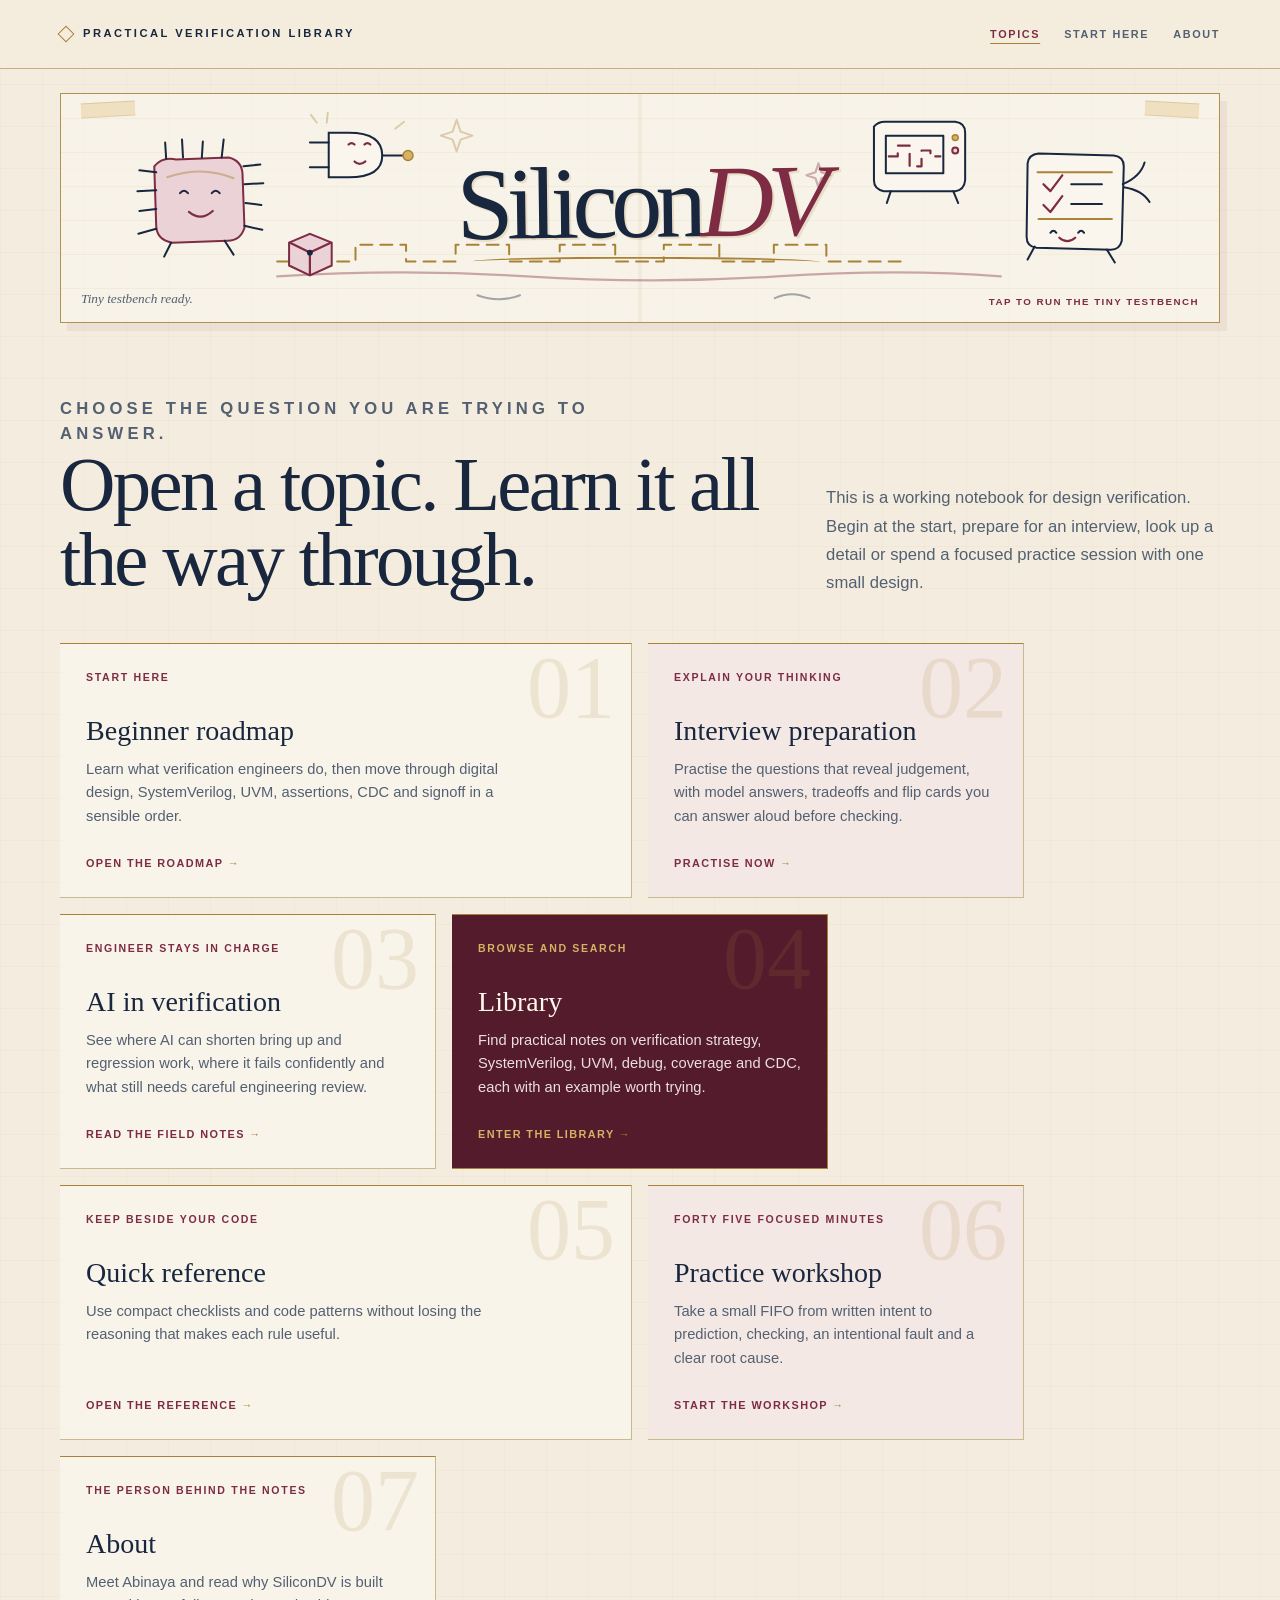
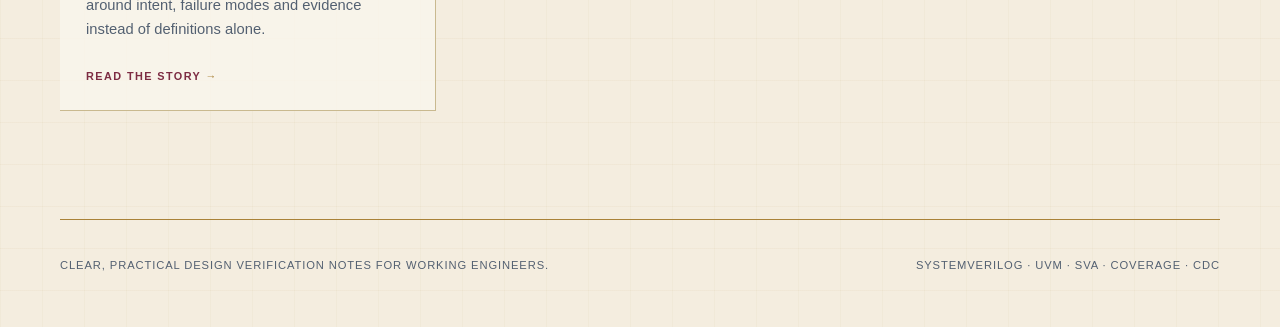
==== index.html @ 2bea77c2 "Deploy SiliconDV site" ====
<!doctype html>
<html lang="en">
<head>
  <meta charset="utf-8" />
  <meta name="viewport" content="width=device-width, initial-scale=1, viewport-fit=cover" />
  <meta name="color-scheme" content="light" />
  <meta name="theme-color" content="#f4eddf" />
  <link rel="icon" href="data:," />
  <title>SiliconDV | Practical design verification</title>
  <meta name="description" content="Practical, open learning notes for SystemVerilog, UVM, assertions, coverage, CDC and verification strategy." />
  <style>
    :root {
      color-scheme: light;
      --bg: #f8f1f3;
      --surface: #fffdfc;
      --surface-2: #efe1e5;
      --ink: #2d2024;
      --muted: #705b61;
      --line: #d5bec5;
      --accent: #7b3045;
      --accent-strong: #572132;
      --accent-soft: #ecd7dd;
      --signal: #a76846;
      --code-bg: #291d21;
      --code-ink: #f7edef;
      --shadow: 0 18px 46px rgba(75, 39, 49, .10);
      --radius-sm: 5px;
      --radius-md: 9px;
      --radius-lg: 14px;
      --serif: Baskerville, "Iowan Old Style", "Palatino Linotype", Georgia, serif;
      --sans: "Gill Sans", "Avenir Next", Avenir, Candara, sans-serif;
      --mono: "SFMono-Regular", Consolas, "Liberation Mono", monospace;
    }
    * { box-sizing: border-box; }
    html { scroll-behavior: smooth; }
    body {
      margin: 0;
      background-color: var(--bg);
      background-image:
        repeating-linear-gradient(0deg, transparent 0, transparent 31px, color-mix(in srgb, var(--accent) 3.5%, transparent) 32px),
        repeating-linear-gradient(90deg, transparent 0, transparent 31px, color-mix(in srgb, var(--accent) 2.5%, transparent) 32px);
      color: var(--ink);
      font-family: var(--sans);
      font-size: 16px;
      line-height: 1.7;
      text-rendering: optimizeLegibility;
      font-kerning: normal;
    }
    a { color: inherit; }
    button, input { font: inherit; }
    button { color: inherit; }
    svg { display: block; }
    .skip-link {
      position: fixed; left: 1rem; top: -4rem; z-index: 100;
      padding: .7rem 1rem; background: var(--ink); color: var(--bg);
      border-radius: var(--radius-sm);
    }
    .skip-link:focus { top: 1rem; }
    .topbar {
      position: sticky; top: 0; z-index: 20;
      background: color-mix(in srgb, var(--bg) 88%, transparent);
      backdrop-filter: blur(12px);
      border-bottom: 1px solid color-mix(in srgb, var(--line) 72%, transparent);
    }
    .topbar-inner {
      width: min(1160px, calc(100% - 40px)); margin: auto;
      min-height: 60px; display: flex; align-items: center; justify-content: space-between; gap: 20px;
    }
    .topic-label {
      display: flex; align-items: center; gap: 11px; font-family: var(--serif); font-weight: 600; letter-spacing: .01em;
    }
    .topic-label span:first-child {
      width: 11px; height: 11px; border: 1px solid var(--accent); background: var(--accent-soft); transform: rotate(45deg);
    }
    nav { display: flex; align-items: center; gap: 24px; }
    nav a { text-decoration: none; color: var(--muted); font-size: .92rem; font-weight: 650; }
    nav a:hover, nav a:focus-visible, nav a[aria-current="page"] { color: var(--accent); }
    nav a[aria-current="page"] { text-decoration: underline; text-underline-offset: 5px; text-decoration-color: var(--signal); }
    .hero {
      width: min(1160px, calc(100% - 40px)); margin: 0 auto;
      display: grid; grid-template-columns: minmax(0, 1.28fr) minmax(300px, .72fr);
      gap: clamp(36px, 7vw, 96px); padding: clamp(64px, 10vw, 122px) 0 70px;
      align-items: center;
    }
    .eyebrow { color: var(--accent-strong); font-family: var(--serif); font-style: italic; font-weight: 500; margin: 0 0 16px; font-size: 1.02rem; }
    h1 {
      font-family: var(--serif); font-weight: 500; letter-spacing: -.025em;
      line-height: 1.02; font-size: clamp(3rem, 7.4vw, 6.2rem); margin: 0; max-width: 860px;
    }
    .hero-copy { font-size: clamp(1.05rem, 2vw, 1.28rem); color: var(--muted); max-width: 650px; margin: 28px 0 0; }
    .hero-actions { display: flex; gap: 12px; flex-wrap: wrap; margin-top: 32px; }
    .button {
      display: inline-flex; align-items: center; justify-content: center; gap: 9px;
      min-height: 46px; padding: 0 18px; border: 1px solid var(--accent); text-decoration: none;
      font-weight: 750; border-radius: var(--radius-sm); cursor: pointer;
    }
    .button.primary { background: var(--accent); color: #fff; }
    .button.secondary { color: var(--accent-strong); background: transparent; }
    .button:hover { filter: brightness(.96); }
    .hero-diagram {
      background-color: var(--surface);
      background-image: repeating-linear-gradient(135deg, color-mix(in srgb, var(--accent) 3.5%, transparent) 0 1px, transparent 1px 9px);
      border: 1px solid var(--line); border-radius: var(--radius-lg);
      padding: 24px; box-shadow: var(--shadow); transform: rotate(.45deg);
    }
    .diagram-top { display: flex; justify-content: space-between; align-items: center; font: 700 .74rem var(--mono); color: var(--muted); margin-bottom: 18px; }
    .status-dot { width: 8px; height: 8px; border-radius: 50%; background: var(--signal); box-shadow: 0 0 0 4px color-mix(in srgb, var(--signal) 18%, transparent); }
    .flow { display: grid; gap: 11px; }
    .flow-row { display: grid; grid-template-columns: 58px 1fr; align-items: center; gap: 12px; }
    .flow-n { font: 700 .76rem var(--mono); color: var(--accent); }
    .flow-box { border: 1px solid var(--line); background: var(--bg); padding: 12px 14px; border-radius: var(--radius-sm); font-size: .9rem; font-weight: 700; }
    .flow-arrow { width: 1px; height: 10px; background: var(--line); margin-left: 28px; }
    .signal-strip { margin-top: 19px; padding-top: 17px; border-top: 1px solid var(--line); }
    .signal-strip svg { width: 100%; height: 60px; color: var(--accent); }
    .section { width: min(1160px, calc(100% - 40px)); margin: 0 auto; padding: 82px 0; }
    .section + .section { border-top: 1px solid var(--line); }
    .chapter-mark { position: absolute; right: 18px; top: 84px; color: color-mix(in srgb, var(--signal) 13%, transparent); font: 500 clamp(4.5rem, 11vw, 9rem)/.8 var(--serif); letter-spacing: -.07em; pointer-events: none; user-select: none; }
    .circuit-rule { width: min(280px, 45%); height: 28px; margin: 0 0 31px auto; color: var(--signal); opacity: .78; }
    .circuit-rule path, .circuit-rule circle { vector-effect: non-scaling-stroke; }
    .margin-note { position: relative; max-width: 340px; margin: 24px 0 0 auto; padding: 13px 16px 13px 22px; color: var(--accent); font: italic 500 .92rem/1.55 var(--serif); transform: rotate(-.7deg); }
    .margin-note::before { content: ""; position: absolute; left: 0; top: 7px; bottom: 7px; width: 9px; border-left: 1px solid var(--signal); border-top: 1px solid var(--signal); border-bottom: 1px solid var(--signal); }
    .drop-cap::first-letter { float: left; margin: .08em .12em 0 0; color: #d6b264; font: 500 4.7rem/.72 var(--serif); }
    .section-head { display: grid; grid-template-columns: minmax(0, 1fr) minmax(260px, .55fr); gap: 32px; align-items: end; margin-bottom: 42px; }
    .section-head h2 { margin: 0; font: 500 clamp(2.2rem, 5vw, 4.25rem)/1.05 var(--serif); letter-spacing: -.035em; }
    .section-head p { margin: 0; color: var(--muted); }
    .path-grid { display: grid; grid-template-columns: repeat(4, 1fr); gap: 16px; }
    .path-card {
      position: relative; min-height: 290px; padding: 24px; background: var(--surface);
      border: 1px solid var(--line); border-radius: var(--radius-md); display: flex; flex-direction: column;
    }
    .path-card:nth-child(2) { margin-top: 26px; }
    .path-card:nth-child(3) { margin-top: 52px; }
    .path-card:nth-child(4) { margin-top: 78px; }
    .path-num { font: italic 600 .92rem var(--serif); color: var(--accent); }
    .path-card h3 { margin: 22px 0 10px; font: 500 1.55rem/1.12 var(--serif); }
    .path-card p { color: var(--muted); margin: 0; font-size: .95rem; }
    .path-card ul { list-style: none; padding: 0; margin: auto 0 0; font-size: .86rem; color: var(--muted); }
    .path-card li { border-top: 1px solid var(--line); padding-top: 8px; margin-top: 8px; }
    .curriculum-intro {
      display: grid; grid-template-columns: minmax(0, .62fr) minmax(0, 1.38fr); gap: clamp(30px, 7vw, 88px);
      align-items: start; margin-bottom: 42px;
    }
    .curriculum-intro h2 { margin: 0; font: 500 clamp(2.35rem, 5vw, 4.4rem)/1.04 var(--serif); letter-spacing: -.035em; }
    .curriculum-intro p { margin: 8px 0 0; color: var(--muted); font-size: 1.08rem; }
    .roadmap { list-style: none; padding: 0; margin: 0; counter-reset: module; border-top: 1px solid var(--line); }
    .roadmap > li {
      counter-increment: module; display: grid; grid-template-columns: 70px minmax(210px, .62fr) minmax(0, 1.38fr);
      gap: clamp(20px, 4vw, 54px); padding: 30px 0; border-bottom: 1px solid var(--line); align-items: start;
    }
    .roadmap > li::before { content: counter(module, decimal-leading-zero); font: 700 .8rem var(--mono); color: var(--signal); padding-top: 6px; }
    .module-title h3 { margin: 0; font: 500 clamp(1.4rem, 2.5vw, 2rem)/1.14 var(--serif); }
    .module-title p { color: var(--accent); font-weight: 700; font-size: .82rem; margin: 8px 0 0; }
    .module-body > p { color: var(--muted); margin: 0 0 13px; }
    .module-body ol { margin: 0; padding-left: 1.2rem; }
    .module-body li { padding-left: .25rem; }
    .module-body li + li { margin-top: 5px; }
    .recommended { margin-top: 16px; padding: 12px 14px; background: var(--accent-soft); border-radius: var(--radius-sm); font-size: .9rem; }
    .recommended strong { margin-right: 6px; }
    .recommended a { color: var(--accent-strong); font-weight: 750; text-underline-offset: 3px; }
    .curriculum-next {
      margin-top: 34px; display: flex; justify-content: space-between; gap: 24px; align-items: center;
      padding: 24px 0 0; color: var(--muted);
    }
    .curriculum-next p { margin: 0; max-width: 650px; }
    .featured {
      background-color: var(--accent-strong); color: #fff8fa; border: 1px solid color-mix(in srgb, var(--accent-strong) 72%, #000); border-radius: var(--radius-lg); padding: clamp(28px, 6vw, 68px);
      background-image:
        repeating-linear-gradient(45deg, rgba(255,255,255,.025) 0 1px, transparent 1px 8px),
        repeating-linear-gradient(-45deg, rgba(255,255,255,.018) 0 1px, transparent 1px 8px);
      display: grid; grid-template-columns: minmax(0, 1.05fr) minmax(280px, .95fr); gap: clamp(36px, 7vw, 82px); align-items: start;
    }
    .featured .kicker { font: italic 500 .96rem var(--serif); color: var(--signal); }
    .featured h2 { font: 500 clamp(2.3rem, 5vw, 4.5rem)/1.02 var(--serif); letter-spacing: -.035em; margin: 16px 0 22px; }
    .featured > div > p { opacity: .76; max-width: 580px; margin: 0; }
    .framework { counter-reset: steps; display: grid; }
    .framework div { counter-increment: steps; display: grid; grid-template-columns: 38px 1fr; gap: 15px; padding: 15px 0; border-bottom: 1px solid color-mix(in srgb, currentColor 22%, transparent); }
    .framework div::before { content: "0" counter(steps); font: 700 .76rem var(--mono); color: var(--signal); padding-top: 3px; }
    .framework strong { display: block; }
    .framework span { display: block; opacity: .74; font-size: .9rem; margin-top: 4px; line-height: 1.55; }
    .framework em { display: block; margin-top: 7px; color: #f2d9ac; font: 500 .82rem/1.5 var(--serif); }
    .worked-case { margin-top: 25px; padding-top: 19px; border-top: 1px solid color-mix(in srgb, currentColor 22%, transparent); }
    .worked-case strong { display: block; color: #d6b264; font: 700 .68rem/1.5 var(--sans); letter-spacing: .16em; text-transform: uppercase; }
    .worked-case p { margin: 7px 0 0; color: #f5e9e7; font-size: .92rem; line-height: 1.66; }
    .framework-takeaway { grid-column: 1 / -1; margin: 0; padding: 19px 0 0; border-top: 1px solid color-mix(in srgb, currentColor 22%, transparent); color: #f5e9e7; font-size: .93rem; }
    .framework-takeaway strong { color: #d6b264; }
    .search-panel { background: var(--surface-2); border-radius: var(--radius-lg); padding: clamp(24px, 4vw, 40px); }
    .search-row { display: grid; grid-template-columns: 1fr auto; gap: 12px; }
    .search-wrap { position: relative; }
    .search-wrap svg { position: absolute; left: 15px; top: 50%; transform: translateY(-50%); width: 20px; color: var(--muted); }
    .search-wrap input {
      width: 100%; min-height: 50px; border: 1px solid var(--line); background: var(--surface); color: var(--ink);
      border-radius: var(--radius-sm); padding: 0 16px 0 46px; outline: none;
    }
    .search-wrap input:focus { border-color: var(--accent); box-shadow: 0 0 0 3px var(--accent-soft); }
    .filters { display: flex; flex-wrap: wrap; gap: 8px; margin-top: 16px; }
    .filter {
      border: 1px solid var(--line); border-radius: 999px; padding: 7px 12px; background: var(--surface); cursor: pointer;
      font-size: .86rem; color: var(--muted);
    }
    .filter[aria-pressed="true"] { background: var(--ink); color: var(--bg); border-color: var(--ink); }
    .library { display: grid; grid-template-columns: repeat(3, 1fr); gap: 18px; margin-top: 28px; }
    .resource {
      background: var(--surface); border: 1px solid var(--line); padding: 24px; border-radius: var(--radius-md);
      min-height: 250px; display: flex; flex-direction: column;
    }
    .resource:nth-child(2), .resource:nth-child(5) { background: color-mix(in srgb, var(--accent-soft) 42%, var(--surface)); }
    .resource:nth-child(3) { transform: translateY(18px); }
    .resource:nth-child(5) { transform: translateY(-12px); }
    .resource[hidden] { display: none; }
    .resource-meta { display: flex; gap: 8px; flex-wrap: wrap; align-items: center; font: 700 .72rem var(--mono); color: var(--accent); }
    .resource-meta span + span::before { content: "/"; color: var(--line); margin-right: 8px; }
    .resource h3 { margin: 18px 0 10px; font: 500 1.45rem/1.14 var(--serif); }
    .resource p { margin: 0; color: var(--muted); font-size: .93rem; }
    .resource p + p { margin-top: 11px; }
    .resource-example { margin-top: 18px; padding-top: 14px; border-top: 1px solid var(--line); }
    .resource-example strong, .resource-takeaway strong { color: var(--ink); font-size: .78rem; letter-spacing: .05em; }
    .resource-takeaway { margin-top: 10px; color: var(--accent-strong); font: italic 500 .9rem/1.5 var(--serif); }
    .resource a { margin-top: auto; padding-top: 22px; color: var(--accent-strong); font-weight: 750; text-underline-offset: 4px; }
    .empty { text-align: center; color: var(--muted); padding: 34px 10px 4px; }
    .article-stack { display: grid; gap: 10px; }
    .article { background: var(--surface); border: 1px solid var(--line); border-radius: var(--radius-md); overflow: clip; }
    .article:nth-child(even) { margin-left: clamp(0px, 4vw, 48px); }
    .article-heading { padding: 21px 24px; display: grid; grid-template-columns: 1fr auto; gap: 20px; align-items: center; border-bottom: 1px solid var(--line); border-left: 3px solid var(--signal); }
    
    
    .article-heading strong { font: 500 1.25rem var(--serif); }
    .article-heading span { color: var(--accent); font: 700 .82rem var(--mono); }
    
    .article-body { padding: 26px 24px 30px; display: grid; grid-template-columns: .58fr 1fr; gap: 34px; }
    .article-body > p { color: var(--muted); margin-top: 0; }
    .article-body ol, .article-body ul { margin-top: 0; }
    .article-body li + li { margin-top: 8px; }
    .reference-copy p { margin: 0; color: var(--muted); }
    .reference-copy p + p { margin-top: 12px; }
    .reference-copy h4 { margin: 21px 0 8px; font: 500 1.12rem/1.25 var(--serif); color: var(--ink); }
    .reference-copy ul, .reference-copy ol { padding-left: 1.15rem; color: var(--muted); }
    .reference-copy li + li { margin-top: 7px; }
    .mini-example { padding: 16px 18px; background: var(--accent-soft); border-top: 1px solid var(--signal); color: var(--ink); font-size: .9rem; }
    .mini-example strong { font-family: var(--serif); font-size: 1rem; }
    .key-takeaway { margin-top: 18px; padding-top: 13px; border-top: 1px solid var(--line); color: var(--accent-strong); font: italic 500 .98rem/1.55 var(--serif); }
    .code-block { position: relative; background: var(--code-bg); color: var(--code-ink); border-radius: var(--radius-sm); padding: 22px; overflow: auto; }
    .code-block pre { margin: 0; font: .84rem/1.62 var(--mono); white-space: pre-wrap; overflow-wrap: anywhere; }
    .copy-btn { position: absolute; right: 9px; top: 9px; border: 1px solid #745461; color: #f5e8ec; background: #3b2730; border-radius: 4px; padding: 5px 8px; font-size: .72rem; cursor: pointer; }
    .practice-grid { display: grid; grid-template-columns: .82fr 1.18fr; gap: 20px; }
    .practice-note { position: relative; background: var(--accent-soft); border-radius: var(--radius-lg); padding: clamp(28px, 5vw, 50px); overflow: hidden; }
    .practice-note::after { content: ""; position: absolute; right: -24px; bottom: 16px; width: 150px; height: 72px; border-top: 1px solid color-mix(in srgb, var(--accent) 32%, transparent); border-bottom: 1px solid color-mix(in srgb, var(--accent) 22%, transparent); transform: rotate(-6deg); }
    .practice-note h2 { margin: 0 0 16px; font: 500 clamp(2rem, 4vw, 3.4rem)/1.05 var(--serif); letter-spacing: -.03em; }
    .practice-note p { position: relative; z-index: 1; color: var(--muted); }
    .loop { display: grid; gap: 10px; }
    .loop-item:nth-child(odd) { margin-right: clamp(0px, 3vw, 32px); }
    .loop-item:nth-child(even) { margin-left: clamp(0px, 3vw, 32px); }
    .loop-item { display: grid; grid-template-columns: 44px 1fr; gap: 15px; padding: 19px; background: var(--surface); border: 1px solid var(--line); border-radius: var(--radius-md); }
    .loop-item b { font: 700 .8rem var(--mono); color: var(--signal); }
    .loop-item strong { display: block; }
    .loop-item span { color: var(--muted); font-size: .9rem; line-height: 1.55; }
    .practice-workshop { grid-column: 1 / -1; margin-top: 22px; padding-top: 30px; border-top: 1px solid var(--signal); }
    .practice-workshop h3 { margin: 0 0 20px; font: 500 clamp(1.6rem, 3vw, 2.35rem)/1.12 var(--serif); }
    .practice-session { display: grid; grid-template-columns: repeat(4, 1fr); border-top: 1px solid var(--line); border-bottom: 1px solid var(--line); }
    .practice-session div { padding: 19px 18px; border-right: 1px solid var(--line); }
    .practice-session div:last-child { border-right: 0; }
    .practice-session b { display: block; color: var(--accent); font: 700 .68rem/1.4 var(--sans); letter-spacing: .12em; text-transform: uppercase; }
    .practice-session strong { display: block; margin-top: 9px; font: 500 1.08rem/1.25 var(--serif); }
    .practice-session p { margin: 7px 0 0; color: var(--muted); font-size: .84rem; line-height: 1.55; }
    .practice-ledger { display: grid; grid-template-columns: .8fr 1.2fr; gap: 28px; margin-top: 26px; }
    .practice-ledger h4 { margin: 0; font: 500 1.25rem/1.25 var(--serif); }
    .practice-ledger p { margin: 7px 0 0; color: var(--muted); }
    .practice-ledger ul { margin: 0; padding-left: 1.15rem; }
    .practice-ledger li + li { margin-top: 7px; }
    .about { display: grid; grid-template-columns: .66fr 1.34fr; gap: clamp(36px, 8vw, 100px); align-items: start; }
    .about h2 { margin: 0; font: 500 clamp(2rem, 4vw, 3.4rem)/1.05 var(--serif); letter-spacing: -.03em; }
    .about-copy { font-size: 1.08rem; }
    .about-copy p:first-child { margin-top: 0; }
    .about-copy p { color: var(--muted); }
    .principles { display: grid; grid-template-columns: repeat(3, 1fr); gap: 12px; margin-top: 30px; }
    .principle { border-top: 3px solid var(--accent); padding-top: 12px; font-size: .9rem; font-weight: 700; }
    .hero-side { display: grid; gap: 18px; }
    .term-card {
      border: 1px solid var(--signal); background: var(--accent-soft); padding: 20px 22px;
      box-shadow: 5px 6px 0 rgba(83, 27, 44, .06);
    }
    .term-top { display: flex; justify-content: space-between; gap: 20px; align-items: baseline; margin-bottom: 8px; }
    .term-top span { color: var(--accent); font: 700 .64rem/1.4 var(--sans); letter-spacing: .16em; text-transform: uppercase; }
    .term-top button { border: 0; padding: 0; background: transparent; color: var(--accent); cursor: pointer; font: 700 .66rem var(--sans); text-decoration: underline; text-underline-offset: 3px; }
    .term-card h2 { margin: 0; font: 500 1.55rem/1.15 var(--serif); }
    .term-card p { margin: 7px 0 0; color: var(--muted); font-size: .91rem; line-height: 1.55; }
    .progress-panel { margin: 0 0 36px; padding: 22px 24px; border: 1px solid var(--signal); background: color-mix(in srgb, var(--surface) 78%, transparent); }
    .progress-head { display: flex; justify-content: space-between; gap: 20px; align-items: center; }
    .progress-head strong { font: 500 1.2rem var(--serif); }
    .progress-count { color: var(--accent); font: 700 .7rem var(--sans); letter-spacing: .12em; text-transform: uppercase; }
    .progress-track { height: 5px; background: var(--surface-2); margin-top: 14px; overflow: hidden; }
    .progress-fill { width: 0; height: 100%; background: var(--signal); transition: width .28s ease; }
    .progress-note { margin: 10px 0 0; color: var(--muted); font-size: .82rem; }
    .module-title { position: relative; }
    .module-check { margin-top: 18px; border: 1px solid var(--line); background: transparent; color: var(--accent); padding: 7px 10px; cursor: pointer; font-size: .71rem; font-weight: 750; letter-spacing: .08em; text-transform: uppercase; }
    .module-check[aria-pressed="true"] { background: var(--accent-strong); border-color: var(--accent-strong); color: #fff9ed; }
    .module-notes { display: grid; grid-template-columns: repeat(3, 1fr); gap: 10px; margin-top: 18px; }
    .module-note { border-top: 1px solid var(--line); padding-top: 10px; color: var(--muted); font-size: .84rem; line-height: 1.55; }
    .module-note b { display: block; color: var(--ink); margin-bottom: 3px; }
    .celebration { margin-top: 18px; padding: 15px 18px; background: var(--accent-strong); color: #fff9ed; font: italic 500 1rem/1.55 var(--serif); }
    .insight-grid { display: grid; grid-template-columns: repeat(3, 1fr); gap: 16px; }
    .insight-card { padding: 26px; border-top: 2px solid var(--signal); background: color-mix(in srgb, var(--surface) 70%, transparent); }
    .insight-card .label { color: var(--accent); font: 700 .66rem/1.5 var(--sans); letter-spacing: .14em; text-transform: uppercase; }
    .insight-card h3 { margin: 14px 0 11px; font: 500 1.55rem/1.13 var(--serif); }
    .insight-card p { margin: 0; color: var(--muted); font-size: .93rem; }
    .insight-card p + p { margin-top: 12px; }
    .lab-note { margin-top: 24px; padding: 22px 24px; border-left: 3px solid var(--signal); background: var(--accent-soft); }
    .lab-note strong { font-family: var(--serif); font-size: 1.12rem; }
    .lab-note p { margin: 6px 0 0; color: var(--muted); }
    .answer-set { display: grid; gap: 10px; margin-bottom: 34px; }
    .answer-set details { border: 1px solid var(--line); background: color-mix(in srgb, var(--surface) 75%, transparent); }
    .answer-set summary { cursor: pointer; padding: 18px 20px; font: 500 1.12rem/1.4 var(--serif); }
    .answer-set .answer { border-top: 1px solid var(--line); padding: 18px 20px; color: var(--muted); }
    .answer p { margin: 0; }
    .answer p + p { margin-top: 10px; }
    .quiz-head { display: flex; justify-content: space-between; gap: 20px; align-items: end; margin: 36px 0 17px; }
    .quiz-head h3 { margin: 0; font: 500 1.8rem/1.15 var(--serif); }
    .quiz-head p { margin: 0; color: var(--muted); font-size: .88rem; }
    .quiz-grid { display: grid; grid-template-columns: repeat(3, 1fr); gap: 14px; }
    .quiz-card { min-height: 220px; perspective: 900px; cursor: pointer; border: 0; padding: 0; background: transparent; text-align: left; }
    .quiz-inner { display: block; position: relative; width: 100%; height: 100%; min-height: 220px; transform-style: preserve-3d; transition: transform .42s ease; }
    .quiz-card[aria-pressed="true"] .quiz-inner { transform: rotateY(180deg); }
    .quiz-face { position: absolute; inset: 0; backface-visibility: hidden; border: 1px solid var(--line); padding: 24px; display: flex; flex-direction: column; background: var(--surface); }
    .quiz-face.back { transform: rotateY(180deg); background: var(--accent-strong); color: #fff9ed; border-color: var(--signal); }
    .quiz-face span { color: var(--signal); font: 700 .65rem/1.4 var(--sans); letter-spacing: .14em; text-transform: uppercase; }
    .quiz-face strong { margin-top: 18px; font: 500 1.25rem/1.35 var(--serif); }
    .quiz-face small { margin-top: auto; color: var(--muted); }
    .quiz-face.back p { margin: 18px 0 0; color: #f2e7df; font-size: .9rem; }
    .about-aside { margin-top: 30px; padding: 21px 23px; background: var(--accent-soft); border-top: 1px solid var(--signal); }
    .about-aside strong { font: 500 1.15rem var(--serif); }
    .about-aside p { margin: 8px 0 0; font-size: .9rem; }
    .subtle-link { color: var(--accent); font-weight: 750; text-underline-offset: 4px; }
    .page-panel[hidden], .page-trail[hidden] { display: none !important; }
    .page-trail {
      width: min(1160px, calc(100% - 40px)); margin: 34px auto 0; padding: 14px 0 16px;
      display: flex; align-items: center; gap: 10px; border-bottom: 1px solid var(--signal);
      color: var(--muted); font-size: .72rem; letter-spacing: .1em; text-transform: uppercase;
      scroll-margin-top: 88px;
    }
    .page-trail a { color: var(--accent); font-weight: 750; text-decoration-thickness: 1px; text-underline-offset: 4px; }
    .page-trail .trail-arrow { color: var(--signal); }
    .topic-index { width: min(1160px, calc(100% - 40px)); margin: 0 auto; padding: 74px 0 108px; }
    .topic-index-head { display: grid; grid-template-columns: minmax(0, 1.1fr) minmax(260px, .6fr); gap: 44px; align-items: end; margin-bottom: 46px; }
    .topic-index-head h1 { font-size: clamp(2.75rem, 6vw, 5.35rem); max-width: 780px; }
    .topic-index-head p { margin: 0; color: var(--muted); font-size: 1.04rem; }
    .topic-index-grid { display: grid; grid-template-columns: repeat(12, 1fr); gap: 16px; }
    .topic-card {
      --card-number: "";
      position: relative; grid-column: span 4; min-height: 255px; padding: 26px;
      display: flex; flex-direction: column; overflow: hidden;
      color: var(--ink); text-decoration: none; background: color-mix(in srgb, var(--surface) 78%, transparent);
      border-top: 1px solid var(--signal); border-right: 1px solid var(--line); border-bottom: 1px solid var(--line);
    }
    .topic-card:nth-child(1), .topic-card:nth-child(5) { grid-column: span 6; }
    .topic-card::after {
      content: var(--card-number); position: absolute; right: 16px; top: 4px;
      color: color-mix(in srgb, var(--signal) 14%, transparent); font: 500 5.5rem/.9 var(--serif); pointer-events: none;
    }
    .topic-card-number { position: relative; z-index: 1; color: var(--accent); font: 700 .66rem/1.4 var(--sans); letter-spacing: .16em; text-transform: uppercase; }
    .topic-card h2 { position: relative; z-index: 1; margin: 30px 0 11px; max-width: 340px; font: 500 1.75rem/1.12 var(--serif); }
    .topic-card p { position: relative; z-index: 1; margin: 0; max-width: 420px; color: var(--muted); font-size: .92rem; line-height: 1.62; }
    .topic-card-action { position: relative; z-index: 1; margin-top: auto; padding-top: 24px; color: var(--accent); font: 700 .68rem/1.4 var(--sans); letter-spacing: .13em; text-transform: uppercase; }
    .topic-card-action::after { content: " →"; color: var(--signal); }
    .topic-card:nth-child(2), .topic-card:nth-child(6) { background: color-mix(in srgb, var(--accent-soft) 38%, var(--surface)); }
    .topic-card:nth-child(4) { background: var(--accent-strong); color: #fff9ed; border-color: var(--signal); }
    .topic-card:nth-child(4) p { color: #ebdfe0; }
    .topic-card:nth-child(4) .topic-card-number, .topic-card:nth-child(4) .topic-card-action { color: #d6b264; }
    footer { width: min(1160px, calc(100% - 40px)); margin: 0 auto; padding: 36px 0 52px; border-top: 1px solid var(--line); display: flex; justify-content: space-between; gap: 20px; color: var(--muted); font-size: .86rem; }
    .toast { position: fixed; bottom: 22px; left: 50%; transform: translate(-50%, 20px); background: var(--ink); color: var(--bg); padding: 10px 15px; border-radius: var(--radius-sm); opacity: 0; pointer-events: none; transition: .2s ease; z-index: 50; }
    .toast.show { opacity: 1; transform: translate(-50%, 0); }
    :focus-visible { outline: 3px solid color-mix(in srgb, var(--accent) 55%, transparent); outline-offset: 3px; }
    @media (max-width: 900px) {
      .hero, .featured, .section-head, .article-body, .practice-grid, .about, .curriculum-intro { grid-template-columns: 1fr; }
      .roadmap > li { grid-template-columns: 52px minmax(190px, .7fr) minmax(0, 1.3fr); }
      .hero { padding-top: 72px; }
      .hero-diagram { max-width: 520px; transform: none; }
      .path-grid { grid-template-columns: repeat(2, 1fr); }
      .path-card:nth-child(n) { margin-top: 0; }
      .library { grid-template-columns: repeat(2, 1fr); }
      .section-head { align-items: start; }
    }
    @media (max-width: 650px) {
      .topbar-inner, .hero, .section, footer { width: min(100% - 28px, 1160px); }
      nav a:nth-child(2), nav a:nth-child(3), nav a:nth-child(4) { display: none; }
      nav { gap: 14px; }
      .topic-label { font-size: .88rem; }
      h1 { font-size: clamp(3rem, 16vw, 5rem); }
      .hero { padding: 54px 0 56px; gap: 38px; }
      .hero-copy { margin-top: 20px; }
      .hero-actions .button { width: 100%; }
      .section { padding: 60px 0; }
      .path-grid, .library, .principles { grid-template-columns: 1fr; }
      .path-card { min-height: 235px; }
      .roadmap > li { grid-template-columns: 38px 1fr; gap: 10px 12px; }
      .roadmap > li::before { grid-row: 1 / span 2; }
      .module-body { grid-column: 2; }
      .curriculum-next { align-items: stretch; flex-direction: column; }
      .curriculum-next .button { width: 100%; }
      .search-row { grid-template-columns: 1fr; }
      .search-row .button { display: none; }
      .search-panel { margin-left: -3px; margin-right: -3px; }
      .article-heading { padding: 18px; }
      .article-body { padding: 22px 18px 24px; }
      .article-body { gap: 18px; }
      .code-block { padding: 48px 16px 18px; }
      footer { flex-direction: column; }
    }
    @media (prefers-reduced-motion: reduce) {
      html { scroll-behavior: auto; }
      *, *::before, *::after { transition-duration: .01ms !important; }
    }

    /* Editorial presentation, drawn from the owner's talk deck */
    :root {
      --bg: #f4eddf;
      --surface: #faf6ed;
      --surface-2: #e9ded1;
      --ink: #18263e;
      --muted: #536071;
      --line: #c9b98f;
      --accent: #7d2c43;
      --accent-strong: #531b2c;
      --accent-soft: #ead2d6;
      --signal: #a98238;
      --code-bg: #17233a;
      --code-ink: #fbf4e7;
      --shadow: 9px 11px 0 rgba(83, 27, 44, .08);
      --radius-sm: 1px;
      --radius-md: 2px;
      --radius-lg: 3px;
      --serif: "Bodoni 72", Didot, "Iowan Old Style", Baskerville, Georgia, serif;
      --sans: "Avenir Next", Avenir, "Gill Sans", Candara, sans-serif;
    }
    body {
      background-image:
        linear-gradient(color-mix(in srgb, var(--signal) 5%, transparent) 1px, transparent 1px),
        linear-gradient(90deg, color-mix(in srgb, var(--signal) 4%, transparent) 1px, transparent 1px);
      background-size: 42px 42px;
      letter-spacing: .002em;
    }
    .topbar {
      background: color-mix(in srgb, var(--bg) 94%, transparent);
      border-bottom-color: color-mix(in srgb, var(--signal) 58%, transparent);
      backdrop-filter: blur(9px);
    }
    .topbar-inner { min-height: 68px; }
    .topic-label { font-family: var(--sans); font-size: .7rem; font-weight: 700; letter-spacing: .22em; text-transform: uppercase; }
    .topic-label span:first-child { width: 12px; height: 12px; border-color: var(--signal); background: transparent; }
    nav a { font-size: .68rem; letter-spacing: .15em; text-transform: uppercase; }
    .hero { padding-top: clamp(82px, 11vw, 140px); padding-bottom: clamp(82px, 10vw, 118px); }
    .eyebrow, .section-kicker {
      color: var(--accent);
      font: 700 .68rem/1.5 var(--sans);
      letter-spacing: .25em;
      text-transform: uppercase;
      font-style: normal;
    }
    .eyebrow { max-width: 620px; margin-bottom: 25px; }
    h1 { font-weight: 500; line-height: .98; letter-spacing: -.035em; }
    .hero-copy { color: var(--ink); max-width: 690px; line-height: 1.75; }
    .hero-actions { margin-top: 38px; }
    .button {
      min-height: 44px;
      border-color: var(--accent);
      padding-inline: 20px;
      font-size: .71rem;
      letter-spacing: .12em;
      text-transform: uppercase;
    }
    .button.primary { background: var(--accent-strong); border-color: var(--accent-strong); color: #fff9ed; }
    .button.secondary { color: var(--accent); background: transparent; }
    .hero-diagram {
      position: relative;
      padding: 28px;
      background-color: var(--surface);
      background-image: linear-gradient(90deg, color-mix(in srgb, var(--signal) 7%, transparent) 1px, transparent 1px);
      background-size: 28px 100%;
      border-color: color-mix(in srgb, var(--signal) 68%, var(--line));
      box-shadow: var(--shadow);
      transform: none;
    }
    .hero-diagram::before, .hero-diagram::after {
      content: "";
      position: absolute;
      width: 42px;
      height: 42px;
      pointer-events: none;
    }
    .hero-diagram::before { left: -9px; top: -9px; border-left: 2px solid var(--signal); border-top: 2px solid var(--signal); }
    .hero-diagram::after { right: -9px; bottom: -9px; border-right: 2px solid var(--signal); border-bottom: 2px solid var(--signal); }
    .diagram-top { color: var(--accent); letter-spacing: .17em; }
    .status-dot { background: var(--signal); box-shadow: none; border-radius: 0; transform: rotate(45deg); }
    .flow-box { background: color-mix(in srgb, var(--bg) 86%, transparent); border-color: color-mix(in srgb, var(--line) 76%, transparent); }
    .section { position: relative; padding-top: 106px; padding-bottom: 106px; }
    .section + .section { border-top-color: color-mix(in srgb, var(--signal) 64%, transparent); }
    .section::before, .section::after {
      position: absolute;
      top: 72px;
      color: var(--signal);
      font: 700 .66rem/1.5 var(--sans);
      letter-spacing: .2em;
      text-transform: uppercase;
    }
    .section::before { left: 0; color: var(--accent); }
    .section::after { right: 0; }
    #paths::before { content: "Learning paths"; }
    #paths::after { content: "01 / 09"; }
    #beginner::before { content: "Begin here"; }
    #beginner::after { content: "02 / 09"; }
    .section[aria-label="Featured framework"]::before { content: "Worked example"; }
    .section[aria-label="Featured framework"]::after { content: "03 / 09"; }
    #library::before { content: "Field notes"; }
    #library::after { content: "04 / 09"; }
    #interview::before { content: "Interview practice"; }
    #interview::after { content: "05 / 09"; }
    #ai-verification::before { content: "AI in verification"; }
    #ai-verification::after { content: "06 / 09"; }
    #reference::before { content: "Quick reference"; }
    #reference::after { content: "07 / 09"; }
    .section[aria-label="Practice method"]::before { content: "Practice loop"; }
    .section[aria-label="Practice method"]::after { content: "08 / 09"; }
    #about::before { content: "About"; }
    #about::after { content: "09 / 09"; }
    .section-head, .curriculum-intro { margin-bottom: 54px; }
    .section-head h2, .curriculum-intro h2, .featured h2, .practice-note h2, .about h2 { font-weight: 500; line-height: 1.02; letter-spacing: -.03em; }
    .section-head p, .curriculum-intro p { line-height: 1.78; }
    .path-grid { gap: 0; border-top: 1px solid var(--signal); border-bottom: 1px solid var(--line); }
    .path-card {
      min-height: 315px;
      padding: 30px 25px 28px;
      background: transparent;
      border: 0;
      border-right: 1px solid var(--line);
    }
    .path-card:last-child { border-right: 0; }
    .path-card:nth-child(n) { margin-top: 0; }
    .path-num { color: var(--signal); font: 700 .67rem/1.4 var(--sans); letter-spacing: .16em; text-transform: uppercase; }
    .path-card h3 { margin-top: 38px; font-size: 1.65rem; }
    .path-card ul { font-size: .82rem; }
    .roadmap { border-top-color: var(--signal); }
    .roadmap > li { padding: 38px 0; }
    .roadmap > li::before { color: var(--signal); letter-spacing: .14em; }
    .module-title p { color: var(--accent); font-size: .68rem; letter-spacing: .14em; text-transform: uppercase; }
    .recommended { background: color-mix(in srgb, var(--accent-soft) 72%, transparent); border-top: 1px solid color-mix(in srgb, var(--accent) 35%, transparent); }
    .featured {
      position: relative;
      background-color: var(--accent-strong);
      background-image:
        linear-gradient(rgba(255,255,255,.025) 1px, transparent 1px),
        linear-gradient(90deg, rgba(255,255,255,.02) 1px, transparent 1px);
      background-size: 36px 36px;
      border: 1px solid var(--signal);
      box-shadow: 10px 12px 0 color-mix(in srgb, var(--signal) 13%, transparent);
    }
    .featured::before { content: "“"; position: absolute; left: 22px; top: 12px; color: var(--signal); font: italic 500 3rem/1 var(--serif); opacity: .7; }
    .featured .kicker { color: #d6b264; font: 700 .67rem/1.5 var(--sans); letter-spacing: .2em; text-transform: uppercase; font-style: normal; }
    .featured > div > p { font: italic 500 1.08rem/1.68 var(--serif); opacity: .88; }
    .framework div::before { color: #d6b264; letter-spacing: .12em; }
    .search-panel { background: color-mix(in srgb, var(--accent-soft) 58%, var(--bg)); border-top: 1px solid var(--signal); border-bottom: 1px solid var(--line); }
    .filter { border-radius: 1px; background: transparent; font-size: .69rem; letter-spacing: .08em; text-transform: uppercase; }
    .filter[aria-pressed="true"] { background: var(--accent-strong); color: #fff9ed; border-color: var(--accent-strong); }
    .library { gap: 0; border-top: 1px solid var(--signal); }
    .resource { min-height: 270px; padding: 28px; background: color-mix(in srgb, var(--surface) 58%, transparent); border-width: 0 1px 1px 0; }
    .resource:nth-child(3n) { border-right: 0; }
    .resource-meta { color: var(--accent); letter-spacing: .08em; }
    .article { border-radius: 0; background: color-mix(in srgb, var(--surface) 70%, transparent); }


    .article-heading span { color: var(--accent); letter-spacing: .08em; }
    .practice-note { background: var(--accent-soft); border-top: 1px solid var(--signal); }
    .loop-item { border-radius: 0; background: color-mix(in srgb, var(--surface) 72%, transparent); }
    .loop-item b { color: var(--signal); letter-spacing: .12em; }
    .about { border-top: 1px solid var(--signal); padding-top: 38px; }
    .about-copy > p:first-child { font: italic 500 1.27rem/1.68 var(--serif); color: var(--ink); }
    .principle { border-top: 1px solid var(--signal); color: var(--accent); font-size: .72rem; letter-spacing: .1em; text-transform: uppercase; }
    footer { border-top-color: var(--signal); font-size: .7rem; letter-spacing: .08em; text-transform: uppercase; }

    /* A living notebook doodle: playful, but still part of the editorial system */
    .doodle-header {
      width: min(1160px, calc(100% - 40px));
      margin: 24px auto 0;
    }
    .doodle-button {
      position: relative;
      display: block;
      width: 100%;
      height: 230px;
      padding: 0;
      overflow: hidden;
      border: 1px solid color-mix(in srgb, var(--signal) 72%, var(--line));
      background:
        linear-gradient(90deg, transparent 0 49.85%, color-mix(in srgb, var(--signal) 8%, transparent) 49.85% 50.15%, transparent 50.15%),
        repeating-linear-gradient(0deg, transparent 0 33px, color-mix(in srgb, var(--signal) 7%, transparent) 33px 34px),
        color-mix(in srgb, var(--surface) 66%, transparent);
      color: var(--ink);
      cursor: pointer;
      text-align: left;
      box-shadow: 7px 8px 0 color-mix(in srgb, var(--accent) 7%, transparent);
      isolation: isolate;
    }
    .doodle-button::before,
    .doodle-button::after {
      content: "";
      position: absolute;
      z-index: 3;
      width: 54px;
      height: 13px;
      top: 8px;
      background: color-mix(in srgb, #d6b264 30%, transparent);
      border-top: 1px solid color-mix(in srgb, var(--signal) 24%, transparent);
      border-bottom: 1px solid color-mix(in srgb, var(--signal) 18%, transparent);
      pointer-events: none;
    }
    .doodle-button::before { left: 20px; transform: rotate(-3deg); }
    .doodle-button::after { right: 20px; transform: rotate(3deg); }
    .doodle-word {
      position: absolute;
      z-index: 2;
      left: 50%;
      top: 48%;
      transform: translate(-50%, -50%) rotate(-.7deg);
      white-space: nowrap;
      font: 500 clamp(3.8rem, 8vw, 7rem)/.9 var(--serif);
      letter-spacing: -.065em;
      text-shadow: 2px 2px 0 color-mix(in srgb, var(--signal) 18%, transparent);
      pointer-events: none;
    }
    .doodle-word .dv { color: var(--accent); font-style: italic; }
    .doodle-word::after {
      content: "";
      position: absolute;
      left: 4%;
      right: 1%;
      bottom: -18px;
      height: 8px;
      border-top: 2px solid var(--signal);
      border-radius: 50%;
      transform: rotate(.8deg);
    }
    .doodle-caption {
      position: absolute;
      z-index: 4;
      right: 20px;
      bottom: 13px;
      color: var(--accent);
      font: 700 .61rem/1.4 var(--sans);
      letter-spacing: .15em;
      text-transform: uppercase;
      pointer-events: none;
    }
    .doodle-status {
      position: absolute;
      z-index: 4;
      left: 20px;
      bottom: 13px;
      color: var(--muted);
      font: italic 500 .83rem/1.4 var(--serif);
      pointer-events: none;
    }
    .doodle-art { position: absolute; inset: 0; width: 100%; height: 100%; }
    .doodle-art * { vector-effect: non-scaling-stroke; }
    .doodle-ink { fill: none; stroke: var(--ink); stroke-width: 2; stroke-linecap: round; stroke-linejoin: round; }
    .doodle-wine { fill: none; stroke: var(--accent); stroke-width: 2.2; stroke-linecap: round; stroke-linejoin: round; }
    .doodle-gold { fill: none; stroke: var(--signal); stroke-width: 2; stroke-linecap: round; stroke-linejoin: round; }
    .doodle-paper-fill { fill: var(--surface); stroke: var(--ink); stroke-width: 2; }
    .doodle-wine-fill { fill: var(--accent-soft); stroke: var(--accent); stroke-width: 2; }
    .doodle-navy-fill { fill: var(--ink); stroke: var(--ink); stroke-width: 2; }
    .doodle-gold-fill { fill: #d6b264; stroke: var(--signal); stroke-width: 1.5; }
    .chip-friend { transform-origin: 116px 111px; animation: doodle-float 4.4s ease-in-out infinite; }
    .gate-friend { transform-origin: 282px 61px; animation: doodle-nod 3.8s ease-in-out infinite; }
    .score-friend { transform-origin: 984px 108px; animation: doodle-float 4.4s .7s ease-in-out infinite; }
    .scope-friend { transform-origin: 820px 57px; animation: doodle-nod 4.6s .4s ease-in-out infinite reverse; }
    .doodle-eye { transform-box: fill-box; transform-origin: center; animation: doodle-blink 5s infinite; }
    .wave-runner { stroke-dasharray: 12 8; animation: doodle-wave 2.2s linear infinite; }
    .packet { transform-origin: center; animation: doodle-hop 1.8s ease-in-out infinite; }
    .spark { opacity: .35; animation: doodle-twinkle 2.3s ease-in-out infinite; }
    .spark:nth-of-type(2) { animation-delay: .7s; }
    .score-arm { transform-box: fill-box; transform-origin: left center; }
    .doodle-button:hover .chip-friend { animation-duration: 1.7s; }
    .doodle-button:hover .gate-friend { transform: rotate(5deg); }
    .doodle-button:hover .scope-friend { transform: rotate(-4deg); }
    .doodle-button.is-running .packet { animation: doodle-test-packet 1.25s ease-in-out both; }
    .doodle-button.is-running .score-friend { animation: doodle-celebrate .48s ease-in-out 2 alternate; }
    .doodle-button.is-running .score-arm { animation: doodle-arm-wave .28s ease-in-out 5 alternate; }
    .doodle-button.is-running .confetti { animation: doodle-confetti .9s .55s ease-out both; }
    .doodle-button.is-running .wave-runner { animation-duration: .48s; }
    .doodle-button:focus-visible { outline: 3px solid var(--accent); outline-offset: 5px; }
    @keyframes doodle-float { 0%, 100% { transform: translateY(0) rotate(-1deg); } 50% { transform: translateY(-5px) rotate(1deg); } }
    @keyframes doodle-nod { 0%, 100% { transform: rotate(-1.5deg); } 50% { transform: rotate(2deg); } }
    @keyframes doodle-blink { 0%, 44%, 48%, 100% { transform: scaleY(1); } 46% { transform: scaleY(.12); } }
    @keyframes doodle-wave { to { stroke-dashoffset: -40; } }
    @keyframes doodle-hop { 0%, 100% { transform: translateY(0); } 50% { transform: translateY(-4px); } }
    @keyframes doodle-test-packet { 0% { transform: translate(0, 0) rotate(0); } 45% { transform: translate(352px, -12px) rotate(8deg); } 100% { transform: translate(705px, 0) rotate(0); } }
    @keyframes doodle-celebrate { to { transform: translateY(-11px) rotate(3deg); } }
    @keyframes doodle-arm-wave { to { transform: rotate(-34deg); } }
    @keyframes doodle-twinkle { 0%, 100% { opacity: .18; transform: scale(.82); } 50% { opacity: .9; transform: scale(1.08); } }
    @keyframes doodle-confetti { 0% { opacity: 0; transform: translateY(7px) scale(.5); } 45% { opacity: 1; } 100% { opacity: 0; transform: translateY(-24px) scale(1.1); } }
    @media (hover: hover) {
      .path-card, .resource, .loop-item, .insight-card, .topic-card { transition: background-color .18s ease, transform .18s ease; }
      .path-card:hover, .resource:hover, .loop-item:hover, .insight-card:hover, .topic-card:hover { background: var(--surface); transform: translateY(-2px); }
      .topic-card:nth-child(4):hover { background: #68243a; }
      .term-top button:hover, .subtle-link:hover { color: var(--signal); }
    }
    @media (max-width: 900px) {
      .path-grid { grid-template-columns: repeat(2, 1fr); }
      .topic-index-head { grid-template-columns: 1fr; align-items: start; }
      .topic-card, .topic-card:nth-child(1), .topic-card:nth-child(5) { grid-column: span 6; }
      .path-card:nth-child(2n) { border-right: 0; }
      .path-card:nth-child(-n+2) { border-bottom: 1px solid var(--line); }
      .resource:nth-child(3n) { border-right: 1px solid var(--line); }
      .resource:nth-child(2n) { border-right: 0; }
      .resource:nth-child(3), .resource:nth-child(5) { transform: none; }
      .insight-grid, .quiz-grid { grid-template-columns: 1fr 1fr; }
      .module-notes { grid-template-columns: 1fr; }
      .practice-session { grid-template-columns: repeat(2, 1fr); }
      .practice-session div:nth-child(2) { border-right: 0; }
      .practice-session div:nth-child(-n+2) { border-bottom: 1px solid var(--line); }
    }
    @media (max-width: 650px) {
      .topbar-inner { min-height: 60px; }
      .topic-label { max-width: 150px; line-height: 1.45; }
      .page-trail, .topic-index { width: min(100% - 28px, 1160px); }
      .topic-index { padding: 54px 0 76px; }
      .topic-index-head { gap: 18px; margin-bottom: 34px; }
      .topic-index-grid { grid-template-columns: 1fr; }
      .topic-card, .topic-card:nth-child(1), .topic-card:nth-child(5) { grid-column: auto; min-height: 220px; }
      .topic-card::after { font-size: 4.5rem; }
      .page-trail { margin-top: 24px; }
      nav a { font-size: .63rem; }
      h1 { font-size: clamp(3.25rem, 15.7vw, 5rem); }
      .hero { padding-top: 72px; padding-bottom: 72px; }
      .section { padding-top: 82px; padding-bottom: 82px; }
      .section::before, .section::after { top: 50px; }
      .path-grid { grid-template-columns: 1fr; }
      .path-card { min-height: 0; border-right: 0; border-bottom: 1px solid var(--line); }
      .path-card:nth-child(n) { border-bottom: 1px solid var(--line); }
      .path-card:last-child { border-bottom: 0; }
      .library, .insight-grid, .quiz-grid { grid-template-columns: 1fr; }
      .resource:nth-child(n) { border-right: 0; }
      .article:nth-child(even) { margin-left: 0; }
      .chapter-mark { right: 4px; top: 58px; font-size: 5rem; }
      .circuit-rule { width: 58%; margin-bottom: 22px; }
      .featured { padding-top: 54px; }
      .progress-head, .quiz-head, .term-top { align-items: flex-start; flex-direction: column; gap: 7px; }
      .module-check { width: 100%; }
      .quiz-card, .quiz-inner { min-height: 235px; }
      .term-card { padding: 18px; }
      .practice-session, .practice-ledger { grid-template-columns: 1fr; }
      .practice-session div { border-right: 0; border-bottom: 1px solid var(--line); }
      .practice-session div:last-child { border-bottom: 0; }
      .doodle-header { width: min(100% - 28px, 1160px); margin-top: 16px; }
      .doodle-button { height: 180px; }
      .doodle-word { top: 46%; font-size: clamp(3.25rem, 17vw, 5.2rem); }
      .doodle-caption { right: 12px; bottom: 10px; max-width: 150px; text-align: right; font-size: .54rem; }
      .doodle-status { left: 12px; bottom: 10px; max-width: 142px; font-size: .71rem; }
      .doodle-button::before, .doodle-button::after { width: 36px; }
      .chip-friend { transform: translateX(-14px); }
      .score-friend { transform: translateX(14px); }
    }
    @media (prefers-reduced-motion: reduce) {
      .chip-friend, .gate-friend, .score-friend, .scope-friend, .doodle-eye, .wave-runner, .packet, .spark,
      .doodle-button.is-running .packet, .doodle-button.is-running .score-friend, .doodle-button.is-running .score-arm,
      .doodle-button.is-running .confetti { animation: none !important; }
    }
  </style>
</head>
<body>
  <a class="skip-link" href="#content">Skip to content</a>
  <header class="topbar">
    <div class="topbar-inner">
      <div class="topic-label"><span aria-hidden="true"></span><span>Practical verification library</span></div>
      <nav aria-label="Primary navigation">
        <a href="#home" data-nav-page="home">Topics</a>
        <a href="#start" data-nav-page="start">Start here</a>
        <a href="#about" data-nav-page="about">About</a>
      </nav>
    </div>
  </header>

  <div class="doodle-header" aria-label="SiliconDV interactive header">
    <button class="doodle-button" id="doodle-testbench" type="button" aria-pressed="false" aria-describedby="doodle-status">
      <span class="doodle-word" aria-hidden="true">Silicon<span class="dv">DV</span></span>
      <svg class="doodle-art" viewBox="0 0 1120 230" aria-hidden="true">
        <!-- a hand drawn chip with pin legs and a quietly pleased face -->
        <g class="chip-friend">
          <path class="doodle-wine-fill" d="M70 73 Q78 63 92 66 L145 64 Q158 67 159 80 L161 135 Q157 148 144 148 L88 150 Q73 147 72 134 Z"/>
          <path class="doodle-ink" d="M82 65l-1-16m18 15l-1-18m20 18l1-16m19 16l2-18m20 27l17-2m-16 20l19-1m-18 20l16 2m-17 21l18 4M72 79L55 77m17 20l-19 1m19 18l-17 2m17 18l-18 5"/>
          <path class="doodle-ink doodle-eye" d="M96 100q4-5 8 0M128 100q4-5 8 0"/>
          <path class="doodle-wine" d="M105 119q12 10 24-1"/>
          <path class="doodle-gold" d="M83 84q35-12 67 1" opacity=".45"/>
          <path class="doodle-ink" d="M87 150l-7 14m61-16l9 14"/>
        </g>

        <!-- a tiny logic gate leaning in to watch -->
        <g class="gate-friend">
          <path class="doodle-paper-fill" d="M246 39v45h20q34 0 34-22 0-23-34-23z"/>
          <path class="doodle-ink" d="M227 49h19m-19 25h19m54-12h21"/>
          <circle class="doodle-gold-fill" cx="326" cy="62" r="5"/>
          <path class="doodle-wine" d="M266 51q3-3 6 0m10 0q3-3 6 0m-16 17q5 5 11 0"/>
          <path class="doodle-gold spark" d="M234 29l-6-8m16 8l1-10m68 16l9-7"/>
        </g>

        <!-- the travelling stimulus and lively waveform -->
        <path class="doodle-gold wave-runner" d="M194 169h79v-17h51v17h50v-17h54v17h51v-17h56v17h49v-17h56v17h55v-17h53v17h76"/>
        <path class="doodle-wine" d="M194 184q126-8 252 0t252 0 226 0" opacity=".38"/>
        <g class="packet">
          <path class="doodle-wine-fill" d="M206 150l21-9 22 9v23l-22 10-21-10z"/>
          <path class="doodle-wine" d="M207 150l20 10 21-10m-21 10v22"/>
          <circle class="doodle-navy-fill" cx="227" cy="160" r="2"/>
        </g>

        <!-- pocket oscilloscope -->
        <g class="scope-friend">
          <path class="doodle-paper-fill" d="M796 33q4-5 11-5h71q10 1 10 11v48q-1 10-10 11h-72q-10-2-10-11z"/>
          <path class="doodle-ink" d="M808 42h58v38h-58z"/>
          <path class="doodle-wine wave-runner" d="M811 63h9v-11h12v21h12V57h9v6h10"/>
          <circle class="doodle-gold-fill" cx="878" cy="44" r="3"/>
          <circle class="doodle-wine-fill" cx="878" cy="57" r="3"/>
          <path class="doodle-ink" d="M813 98l-4 12m67-12l5 12"/>
        </g>

        <!-- a scoreboard character waits at the end of the run -->
        <g class="score-friend">
          <path class="doodle-paper-fill" d="M951 70q1-9 11-10l76 2q10 1 10 11l-2 75q-2 9-11 9l-75-2q-10-1-10-11z"/>
          <path class="doodle-gold" d="M961 79h75M962 126h74"/>
          <path class="doodle-wine" d="M967 91l7 7 12-16m-19 30l7 7 12-16"/>
          <path class="doodle-ink" d="M995 91h31m-31 20h31"/>
          <path class="doodle-ink doodle-eye" d="M974 140q3-4 6 0m22 0q3-4 6 0"/>
          <path class="doodle-wine" d="M983 145q8 7 16 0"/>
          <path class="doodle-ink" d="M958 154l-7 13m80-10l8 13"/>
          <path class="doodle-ink score-arm" d="M1047 91q18-8 22-22m-21 25q19 3 26 15"/>
          <g class="confetti" opacity="0">
            <path class="doodle-wine" d="M1055 47l8-9m-1 18l12 1m-25-19l-2-12"/>
            <path class="doodle-gold" d="M1081 41l7-5m-18-9l4-10m-39 27l-8-7"/>
          </g>
        </g>

        <!-- notebook flourishes -->
        <path class="doodle-gold spark" d="M371 38l4-12 4 12 12 4-12 4-4 12-4-12-12-4z"/>
        <path class="doodle-wine spark" d="M737 79l3-9 3 9 9 3-9 3-3 9-3-9-9-3z"/>
        <path class="doodle-ink" d="M396 203q22 8 43 0m257 3q17-8 35 0" opacity=".38"/>
      </svg>
      <span class="doodle-status" id="doodle-status" aria-live="polite">Tiny testbench ready.</span>
      <span class="doodle-caption">Tap to run the tiny testbench</span>
    </button>
  </div>

  <div class="page-trail" id="page-trail" aria-label="Breadcrumb" hidden>
    <a href="#home">All topics</a><span class="trail-arrow" aria-hidden="true">/</span><span id="trail-current">Start here</span>
  </div>

  <main id="content">
    <section class="topic-index page-panel" data-page="home" aria-labelledby="topic-index-title">
      <div class="topic-index-head">
        <div>
          <p class="eyebrow">Choose the question you are trying to answer.</p>
          <h1 id="topic-index-title">Open a topic. Learn it all the way through.</h1>
        </div>
        <p>This is a working notebook for design verification. Begin at the start, prepare for an interview, look up a detail or spend a focused practice session with one small design.</p>
      </div>
      <div class="topic-index-grid" aria-label="SiliconDV topics">
        <a class="topic-card" href="#start" style="--card-number:'01'">
          <span class="topic-card-number">Start here</span><h2>Beginner roadmap</h2>
          <p>Learn what verification engineers do, then move through digital design, SystemVerilog, UVM, assertions, CDC and signoff in a sensible order.</p>
          <span class="topic-card-action">Open the roadmap</span>
        </a>
        <a class="topic-card" href="#interview" style="--card-number:'02'">
          <span class="topic-card-number">Explain your thinking</span><h2>Interview preparation</h2>
          <p>Practise the questions that reveal judgement, with model answers, tradeoffs and flip cards you can answer aloud before checking.</p>
          <span class="topic-card-action">Practise now</span>
        </a>
        <a class="topic-card" href="#ai-verification" style="--card-number:'03'">
          <span class="topic-card-number">Engineer stays in charge</span><h2>AI in verification</h2>
          <p>See where AI can shorten bring up and regression work, where it fails confidently and what still needs careful engineering review.</p>
          <span class="topic-card-action">Read the field notes</span>
        </a>
        <a class="topic-card" href="#library" style="--card-number:'04'">
          <span class="topic-card-number">Browse and search</span><h2>Library</h2>
          <p>Find practical notes on verification strategy, SystemVerilog, UVM, debug, coverage and CDC, each with an example worth trying.</p>
          <span class="topic-card-action">Enter the library</span>
        </a>
        <a class="topic-card" href="#reference" style="--card-number:'05'">
          <span class="topic-card-number">Keep beside your code</span><h2>Quick reference</h2>
          <p>Use compact checklists and code patterns without losing the reasoning that makes each rule useful.</p>
          <span class="topic-card-action">Open the reference</span>
        </a>
        <a class="topic-card" href="#practice" style="--card-number:'06'">
          <span class="topic-card-number">Forty five focused minutes</span><h2>Practice workshop</h2>
          <p>Take a small FIFO from written intent to prediction, checking, an intentional fault and a clear root cause.</p>
          <span class="topic-card-action">Start the workshop</span>
        </a>
        <a class="topic-card" href="#about" style="--card-number:'07'">
          <span class="topic-card-number">The person behind the notes</span><h2>About</h2>
          <p>Meet Abinaya and read why SiliconDV is built around intent, failure modes and evidence instead of definitions alone.</p>
          <span class="topic-card-action">Read the story</span>
        </a>
      </div>
    </section>

    <section class="hero page-panel" data-page="start" aria-labelledby="hero-title" hidden>
      <div>
        <p class="eyebrow">The notes I wish I had while learning design verification.</p>
        <h1 id="hero-title">Design verification, explained clearly.</h1>
        <p class="hero-copy">Practical notes on SystemVerilog, UVM, assertions, coverage and debug. Each topic begins with design intent, considers what can fail and then turns that reasoning into code.</p>
        <div class="hero-actions">
          <a class="button primary" href="#paths">Explore the learning paths</a>
          <a class="button secondary" href="#reference">Browse the quick reference</a>
        </div>
      </div>
      <div class="hero-side">
        <aside class="hero-diagram" aria-label="A verification thinking loop">
          <div class="diagram-top"><span>VERIFICATION LOOP</span><span class="status-dot" aria-hidden="true"></span></div>
          <div class="flow">
            <div class="flow-row"><span class="flow-n">01</span><div class="flow-box">Read intent</div></div>
            <div class="flow-arrow" aria-hidden="true"></div>
            <div class="flow-row"><span class="flow-n">02</span><div class="flow-box">Model failure modes</div></div>
            <div class="flow-arrow" aria-hidden="true"></div>
            <div class="flow-row"><span class="flow-n">03</span><div class="flow-box">Drive, observe, check</div></div>
            <div class="flow-arrow" aria-hidden="true"></div>
            <div class="flow-row"><span class="flow-n">04</span><div class="flow-box">Close evidence gaps</div></div>
          </div>
          <div class="signal-strip" aria-hidden="true">
            <svg viewBox="0 0 360 60" role="img">
              <path d="M0 42H42V17H91V42H139V17H188V42H235V17H284V42H360" fill="none" stroke="currentColor" stroke-width="3" />
              <path d="M0 51H360" fill="none" stroke="currentColor" stroke-opacity=".18" />
            </svg>
          </div>
        </aside>
        <aside class="term-card" aria-live="polite">
          <div class="term-top"><span>Verification term of the day</span><button id="next-term" type="button">Give me another</button></div>
          <h2 id="term-name">Observability</h2>
          <p id="term-definition">How easily an internal behavior can be seen at an output, monitor or checker. If a bug happens but nothing notices, you do not have enough observability.</p>
        </aside>
      </div>
    </section>

    <section class="section page-panel" id="paths" data-page="start" aria-labelledby="paths-title" hidden>
      <div class="section-head">
        <h2 id="paths-title">A structured path through design verification.</h2>
        <p>You do not need to master every language feature before verifying a block. Begin with the path that best matches the work in front of you.</p>
      </div>
      <div class="path-grid">
        <article class="path-card">
          <span class="path-num">Part one</span>
          <h3>Verification foundations</h3>
          <p>Turn a design specification into observable behaviors, failure modes and a finite plan. Start with one interface: list its state, legal commands, timing promises and boundary conditions before writing a sequence.</p>
          <ul><li>Requirements and state</li><li>Stimulus, checking and evidence</li><li>Practice: verify reset during traffic</li></ul>
        </article>
        <article class="path-card">
          <span class="path-num">Part two</span>
          <h3>SystemVerilog</h3>
          <p>Use types, interfaces, classes and concurrency because they solve a specific verification problem. Learn scheduling and signal sampling early. They explain many failures that first look mysterious.</p>
          <ul><li>Data and process semantics</li><li>Constrained random stimulus</li><li>Practice: model and randomize a packet</li></ul>
        </article>
        <article class="path-card">
          <span class="path-num">Part three</span>
          <h3>UVM architecture</h3>
          <p>Understand what each component owns, how transactions move and where checking belongs. Follow one transaction from sequence to pins and back through the monitor before adding more architecture.</p>
          <ul><li>Agent to scoreboard flow</li><li>Phases and configuration</li><li>Practice: trace one transaction end to end</li></ul>
        </article>
        <article class="path-card">
          <span class="path-num">Part four</span>
          <h3>Closure and debug</h3>
          <p>Read coverage as a question about evidence, then localize failures with a repeatable method. Preserve the first bad cycle, challenge the checker and classify every hole before adding more tests.</p>
          <ul><li>Assertions and coverage</li><li>CDC and root cause analysis</li><li>Practice: explain one root cause clearly</li></ul>
        </article>
      </div>
    </section>

    <section class="section page-panel" id="beginner" data-page="start" aria-labelledby="beginner-title" hidden>
      <div class="curriculum-intro">
        <h2 id="beginner-title">A beginner’s guide to design verification.</h2>
        <p>If you are new to the field, work through these modules in order. Learn enough to build one small testbench, then return to the earlier lessons with the questions that practical work brings.</p>
      </div>
      <div class="progress-panel" aria-label="Beginner roadmap progress">
        <div class="progress-head"><strong>Your progress for this visit</strong><span class="progress-count" id="progress-count">0 of 9 modules</span></div>
        <div class="progress-track" aria-hidden="true"><div class="progress-fill" id="progress-fill"></div></div>
        <p class="progress-note">Mark a module after you can explain it without notes. Progress lasts for this visit only, so treat it as a study sprint rather than a permanent score.</p>
        <div class="celebration" id="roadmap-celebration" hidden>You finished the roadmap. Nice work. Your reward is the most verification shaped compliment I know: your assumptions are now observable.</div>
      </div>
      <ol class="roadmap">
        <li>
          <div class="module-title"><h3>What verification engineers actually do</h3><p>Begin with the job</p><button class="module-check" type="button" aria-pressed="false">Mark complete</button></div>
          <div class="module-body"><p>Design engineers build the RTL. Verification engineers build the evidence that the RTL behaves as intended, including at boundaries and under failure conditions. The role exists because a design can compile and still be wrong.</p><ol><li>Learn how a requirement becomes a verification plan.</li><li>Separate stimulus, observation, checking and coverage.</li><li>Understand the difference between a design bug and a testbench bug.</li></ol><div class="module-notes"><div class="module-note"><b>Example</b>A FIFO write on the same cycle as reset is not just a corner case. The specification must say which action wins.</div><div class="module-note"><b>Common mistake</b>Writing tests before deciding what the checker can actually observe.</div><div class="module-note"><b>Practice</b>Take one page of a specification and list five behaviors, three boundaries and two unanswered questions.</div></div></div>
        </li>
        <li>
          <div class="module-title"><h3>Digital design foundations</h3><p>Read the hardware first</p><button class="module-check" type="button" aria-pressed="false">Mark complete</button></div>
          <div class="module-body"><p>You need enough digital design knowledge to predict what the DUT should do. Start with the behavior you can see at a clock edge, not transistor physics.</p><ol><li>Boolean logic, combinational logic and sequential logic.</li><li>Flip flops, registers, counters and finite state machines.</li><li>Clocks, reset, setup and hold, latency and throughput.</li><li>Basic buses, valid and ready handshakes, FIFO empty and full behavior.</li></ol><div class="module-notes"><div class="module-note"><b>Example</b>If valid stays high while ready is low, the payload normally has to remain stable until the transfer happens.</div><div class="module-note"><b>Common mistake</b>Treating a waveform as decoration instead of tracing state one clock edge at a time.</div><div class="module-note"><b>Practice</b>Draw a four cycle handshake by hand and mark exactly when the transfer is accepted.</div></div></div>
        </li>
        <li>
          <div class="module-title"><h3>SystemVerilog for verification</h3><p>Learn the language in context</p><button class="module-check" type="button" aria-pressed="false">Mark complete</button></div>
          <div class="module-body"><p>SystemVerilog is both a design language and a verification language. For DV, learn the parts that help you represent transactions, generate varied stimulus and coordinate concurrent work.</p><ol><li>Types, arrays, queues, structs and interfaces.</li><li>Tasks, functions, classes and object handles.</li><li>Processes, events, mailboxes and clocking blocks.</li><li>Randomization, constraints and why a legal random space matters.</li></ol><div class="module-notes"><div class="module-note"><b>Example</b>A queue makes sense for an ordered stream of transactions because its size can grow and items can be popped in order.</div><div class="module-note"><b>Common mistake</b>Jumping into classes before understanding blocking, nonblocking and event scheduling.</div><div class="module-note"><b>Practice</b>Model a packet with a class, constrain its length and print ten legal variations.</div></div></div>
        </li>
        <li>
          <div class="module-title"><h3>Testbench thinking</h3><p>Build a checking loop</p><button class="module-check" type="button" aria-pressed="false">Mark complete</button></div>
          <div class="module-body"><p>Before UVM, write one small testbench. Drive known inputs, observe the output and compare it with an expected result. This makes the later UVM structure feel necessary instead of ceremonial.</p><ol><li>Write a test plan from a small specification.</li><li>Create a transaction and a simple reference model.</li><li>Drive the interface and monitor what the DUT accepted.</li><li>Make failures clear enough that another engineer can debug them.</li></ol><div class="module-notes"><div class="module-note"><b>Example</b>For an adder, generate operands, predict the sum independently and report the inputs with every mismatch.</div><div class="module-note"><b>Common mistake</b>Calling a test successful because the waveform looks reasonable.</div><div class="module-note"><b>Practice</b>Verify a counter with reset, enable, wraparound and one deliberately broken RTL version.</div></div></div>
        </li>
        <li>
          <div class="module-title"><h3>UVM from scratch</h3><p>Structure first, then behavior</p><button class="module-check" type="button" aria-pressed="false">Mark complete</button></div>
          <div class="module-body"><p>UVM organizes work you already understand. Learn it in the order the testbench comes to life.</p><ol><li><strong>Build phase:</strong> create components and read configuration.</li><li><strong>Connect phase:</strong> wire ports and exports once components exist.</li><li><strong>Run phase:</strong> let simulation time advance and manage objections.</li><li><strong>Agent:</strong> group a sequencer, driver and monitor for one interface.</li><li><strong>Driver and monitor:</strong> translate transactions to pins and pins back to transactions.</li><li><strong>Sequences:</strong> describe stimulus intent without pin level detail.</li><li><strong>Scoreboard:</strong> compare observed results with a prediction.</li></ol><div class="module-notes"><div class="module-note"><b>Example</b>A monitor should report what the DUT accepted, not what the driver hoped it sent.</div><div class="module-note"><b>Common mistake</b>Learning component names without following one transaction through the entire bench.</div><div class="module-note"><b>Practice</b>Draw sequence, sequencer, driver, monitor and scoreboard. Label every transaction path.</div></div><div class="recommended"><strong>Recommended:</strong><a href="https://silicondv.com/dv-interview-preparation/build-connect-phase-uvm-interview-series" target="_blank" rel="noopener noreferrer">UVM build and connect phase series</a></div></div>
        </li>
        <li>
          <div class="module-title"><h3>SystemVerilog assertions</h3><p>Make timing rules executable</p><button class="module-check" type="button" aria-pressed="false">Mark complete</button></div>
          <div class="module-body"><p>Assertions are compact checkers for behavior over time. Start by turning one English sentence into a trigger, a timing window and a required response.</p><ol><li>Immediate and concurrent assertions.</li><li>Sequences, properties and sampled values.</li><li>Overlapped and nonoverlapped implication.</li><li>Delay ranges, repetition and reset with <code>disable iff</code>.</li></ol><div class="module-notes"><div class="module-note"><b>Example</b>“Request implies grant within three cycles” needs a precise decision about whether the current cycle counts.</div><div class="module-note"><b>Common mistake</b>Writing one giant property that fails without telling you which rule broke.</div><div class="module-note"><b>Practice</b>Translate three English timing rules, then fail each property on purpose.</div></div><div class="recommended"><strong>Recommended:</strong><a href="https://silicondv.com/dv-interview-preparation" target="_blank" rel="noopener noreferrer">Top 5 SVA questions and answers in the interview hub</a></div></div>
        </li>
        <li>
          <div class="module-title"><h3>CDC basics</h3><p>Preserve information across clocks</p><button class="module-check" type="button" aria-pressed="false">Mark complete</button></div>
          <div class="module-body"><p>A clock domain crossing problem is not only about metastability. The destination must receive the same information the source intended to send.</p><ol><li>Understand metastability and why simulation alone cannot model it fully.</li><li>Use a synchronizer for a stable single bit level.</li><li>Use a pulse, toggle or handshake scheme for events.</li><li>Use an asynchronous FIFO for a data stream.</li><li>Learn why multi bit reconvergence needs separate attention.</li></ol><div class="module-notes"><div class="module-note"><b>Example</b>A slow destination can miss a one cycle pulse even when metastability is handled.</div><div class="module-note"><b>Common mistake</b>Adding two flops to every crossing without asking what information must survive.</div><div class="module-note"><b>Practice</b>Classify a level, pulse, counter and data stream, then choose a structure for each.</div></div></div>
        </li>
        <li>
          <div class="module-title"><h3>Functional coverage and signoff</h3><p>Ask whether the evidence is enough</p><button class="module-check" type="button" aria-pressed="false">Mark complete</button></div>
          <div class="module-body"><p>Coverage tells you what your tests exercised. It does not prove correctness by itself. Use it with assertions, checking, code coverage and bug review to decide what remains unknown.</p><ol><li>Write coverpoints for behaviors in the verification plan.</li><li>Add crosses only when the combination has meaning.</li><li>Classify holes as stimulus, observability, model, unreachable or design gaps.</li><li>Review checks, coverage, bugs and waivers before signoff.</li></ol><div class="module-notes"><div class="module-note"><b>Example</b>A missed bin may mean the stimulus never reached a legal case, or that the bin itself describes something impossible.</div><div class="module-note"><b>Common mistake</b>Treating 100 percent as proof that every checked behavior is correct.</div><div class="module-note"><b>Practice</b>Pick five coverage holes and classify each before changing a constraint.</div></div></div>
        </li>
        <li>
          <div class="module-title"><h3>Interview preparation</h3><p>Explain your reasoning out loud</p><button class="module-check" type="button" aria-pressed="false">Mark complete</button></div>
          <div class="module-body"><p>An interview answer is stronger when you can explain why a method exists, where it fails and how you would debug it. Practice on paper and speak through one transaction from sequence to scoreboard.</p><ol><li>Review digital design and SystemVerilog fundamentals.</li><li>Draw UVM data flow and phase order without notes.</li><li>Write one assertion from an English requirement.</li><li>Explain one real debug method from first failure to root cause.</li><li>Answer with a small example, then name the tradeoff.</li></ol><div class="module-notes"><div class="module-note"><b>Example</b>For every “what is” question, add a “when would you use it” and a “what can go wrong.”</div><div class="module-note"><b>Common mistake</b>Reciting a definition and stopping before the interviewer can hear your judgement.</div><div class="module-note"><b>Practice</b>Record a two minute answer, listen once and remove every sentence that does not help the reasoning.</div></div><div class="recommended"><strong>Recommended:</strong><a href="https://silicondv.com/dv-interview-preparation/dv-core-interview-questions" target="_blank" rel="noopener noreferrer">DV core interview questions</a></div></div>
        </li>
      </ol>
      <div class="curriculum-next">
        <p>Finished the roadmap once? Use the interview hub to find the concepts you cannot yet explain clearly, then return to the matching module.</p>
        <a class="button primary" href="https://silicondv.com/dv-interview-preparation" target="_blank" rel="noopener noreferrer">Go to interview preparation</a>
      </div>
    </section>

    <section class="section page-panel" data-page="start" aria-label="Featured framework" hidden>
      <span class="chapter-mark" aria-hidden="true">III</span>
      <svg class="circuit-rule" viewBox="0 0 280 28" aria-hidden="true"><path d="M1 14h76l11-9h61l12 18h58l10-9h50" fill="none" stroke="currentColor" stroke-width="1"/><circle cx="77" cy="14" r="3" fill="var(--bg)" stroke="currentColor"/><circle cx="149" cy="5" r="3" fill="var(--bg)" stroke="currentColor"/><circle cx="219" cy="23" r="3" fill="var(--bg)" stroke="currentColor"/></svg>
      <article class="featured">
        <div>
          <span class="kicker">A worked example</span>
          <h2>Turning one requirement into a useful test.</h2>
          <p class="drop-cap">Take a requirement such as “a full FIFO must reject writes without corrupting stored data.” I do not begin by opening a sequence file. I first turn that sentence into four things I can reason about: the starting state, the action, the visible response and the state that must not change.</p>
          <p>The phrase “reject writes” is not precise enough on its own. Does the interface lower ready, raise an error or accept the handshake and discard the data? Does the full flag rise on the same edge as the final legal write or one cycle later? Those questions belong in the specification discussion, not in a guess hidden inside the scoreboard.</p>
          <div class="worked-case">
            <strong>The concrete test</strong>
            <p>Use a depth four FIFO and write A, B, C and D. Check that full asserts at the specified time. While full, attempt to write X. Then read four entries and expect A, B, C and D in order, followed by empty. X must never appear, and neither pointer may advance for the rejected transfer.</p>
          </div>
          <div class="worked-case">
            <strong>If it fails</strong>
            <p>Start at the first bad cycle. If the write pointer moved, the acceptance rule is wrong. If the pointer stayed still but a later read returns X, inspect the memory write enable. If data is correct but full is late, the flag calculation may use stale pointer state. One requirement can expose several distinct bugs.</p>
          </div>
        </div>
        <div class="framework">
          <div><p><strong>Name the behavior</strong><span>A write attempted while full must not become a stored transaction.</span><em>Question to ask: what exact interface event counts as an attempt?</em></p></div>
          <div><p><strong>Control the precondition</strong><span>Fill the FIFO to its declared capacity with recognizable values.</span><em>Example: A, B, C and D make ordering errors obvious.</em></p></div>
          <div><p><strong>Apply one meaningful action</strong><span>Attempt one additional write and keep all unrelated controls quiet.</span><em>Changing only one thing makes the result easier to diagnose.</em></p></div>
          <div><p><strong>Check response and invariants</strong><span>Check the interface response, pointer stability, occupancy and eventual readback.</span><em>The full flag is one observation, not the whole proof.</em></p></div>
          <div><p><strong>Record the evidence</strong><span>Cover full with a write attempt and assert that rejected writes do not change state.</span><em>Also retain the directed readback because it checks data integrity.</em></p></div>
        </div>
        <p class="framework-takeaway"><strong>Key takeaway:</strong> a good test proves both the visible response and the invariants behind it. If the requirement leaves cycle timing or acceptance semantics unclear, resolve that before encoding the answer in the testbench.</p>
      </article>
    </section>

    <section class="section page-panel" id="library" data-page="library" aria-labelledby="library-title" hidden>
      <span class="chapter-mark" aria-hidden="true">IV</span>
      <div class="section-head">
        <h2 id="library-title">Practical notes for the work at hand.</h2>
        <div><p>This library is organized around the questions engineers ask most often. Search by concept or browse a subject area.</p><p class="margin-note">Desk note: when a concept feels abstract, draw one clock edge and one transaction. Most verification ideas become clearer when you can point to the cycle where they matter.</p></div>
      </div>
      <div class="search-panel">
        <div class="search-row">
          <label class="search-wrap">
            <span class="sr-only" style="position:absolute;width:1px;height:1px;overflow:hidden;clip:rect(0,0,0,0)">Search the library</span>
            <svg viewBox="0 0 24 24" fill="none" stroke="currentColor" stroke-width="2" aria-hidden="true"><circle cx="11" cy="11" r="7"/><path d="m20 20-4-4"/></svg>
            <input id="search" type="search" placeholder="Search reset, scoreboard, CDC, coverage…" autocomplete="off" />
          </label>
          <a class="button secondary" href="#reference">Use the quick reference</a>
        </div>
        <div class="filters" aria-label="Filter articles">
          <button class="filter" type="button" data-filter="all" aria-pressed="true">All topics</button>
          <button class="filter" type="button" data-filter="strategy" aria-pressed="false">Strategy</button>
          <button class="filter" type="button" data-filter="systemverilog" aria-pressed="false">SystemVerilog</button>
          <button class="filter" type="button" data-filter="uvm" aria-pressed="false">UVM</button>
          <button class="filter" type="button" data-filter="debug" aria-pressed="false">Debug</button>
        </div>
      </div>
      <div class="library" id="resource-grid">
        <article class="resource" data-topic="strategy" data-search="design verification core interview questions verification plan failure modes reset scoreboard coverage">
          <div class="resource-meta"><span>Interview prep</span><span>Core DV</span></div>
          <h3>DV core interview questions</h3>
          <p>These questions are less about recalling definitions and more about showing how you make a verification decision. A useful answer starts with the requirement, names the checker or stimulus mechanism and finishes with the evidence you would inspect.</p>
          <p class="resource-example"><strong>Try this:</strong> explain reset during traffic for a request and response interface. State what happens to an accepted request, how the monitor recognizes reset and how the scoreboard removes stale expectations.</p>
          <p class="resource-takeaway"><strong>Keep:</strong> definition, example, tradeoff and debug step. That four part answer is usually stronger than a long list of terms.</p>
          <a href="#article-interview">Work through the questions</a>
        </article>
        <article class="resource" data-topic="systemverilog" data-search="top 5 sva questions answers assertion implication repetition reset sampling">
          <div class="resource-meta"><span>Interview prep</span><span>SVA</span></div>
          <h3>Top 5 SVA questions and answers</h3>
          <p>Assertion syntax becomes much easier when every property is first written as a clocked sentence. Identify the trigger, decide whether the response may happen now or later, define the allowed window and say what reset does to an active attempt.</p>
          <p class="resource-example"><strong>Try this:</strong> compare <code>|-&gt;</code> and <code>|=&gt;</code> by drawing the trigger at cycle 10. If the response must be true on cycle 10, use overlapped implication. If the earliest legal response is cycle 11, use nonoverlapped implication.</p>
          <p class="resource-takeaway"><strong>Keep:</strong> never trust a property until you have seen it pass for the right reason and fail on the intended bad trace.</p>
          <a href="#article-sva">Review the SVA pattern</a>
        </article>
        <article class="resource" data-topic="uvm" data-search="uvm build connect phase series parent child port export analysis connection factory topology">
          <div class="resource-meta"><span>UVM</span><span>Phase series</span></div>
          <h3>UVM build and connect phase series</h3>
          <p>Build creates the component hierarchy. Connect wires communication paths after those components exist. Keeping those responsibilities separate makes a missing monitor, a bad configuration path and a disconnected analysis port much easier to distinguish.</p>
          <p class="resource-example"><strong>Try this:</strong> print the topology before running stimulus. Confirm that the agent contains its sequencer, driver and monitor. Then trace the monitor analysis port to the scoreboard before debugging why no comparisons occur.</p>
          <p class="resource-takeaway"><strong>Keep:</strong> when the bench is silent, prove that the structure exists before chasing transaction behavior.</p>
          <a href="#article-uvm">Trace the phases</a>
        </article>
        <article class="resource" data-topic="strategy" data-search="assertions sva property implication overlapped nonoverlapped disable iff reset">
          <div class="resource-meta"><span>Assertions</span><span>Worked pattern</span></div>
          <h3>Write assertions from English</h3>
          <p>One property should communicate one timing rule. Split compound requirements so a failure points toward a specific cause. Reset handling also needs to match intent: aborting a property and requiring a reset value are two different checks.</p>
          <p class="resource-example"><strong>Try this:</strong> for “request gets grant within one to three cycles,” create separate traces where grant arrives at cycles one, two, three and four. The first three should pass. The fourth should fail.</p>
          <p class="resource-takeaway"><strong>Keep:</strong> write the boundary traces before the property. They force vague timing language to become precise.</p>
          <a href="#article-sva">Use the template</a>
        </article>
        <article class="resource" data-topic="debug" data-search="coverage closure functional code bins crosses unreachable holes waiver">
          <div class="resource-meta"><span>Coverage</span><span>Closure</span></div>
          <h3>Classify a coverage hole</h3>
          <p>An uncovered bin is a question, not an instruction to run more seeds. The scenario may be legal but ungenerated, generated but invisible, impossible by design or missing because the RTL cannot reach the intended state.</p>
          <p class="resource-example"><strong>Try this:</strong> if full and simultaneous read plus write is uncovered, first prove the FIFO reached full, then confirm the monitor sampled both controls on the acceptance edge. Only after that should you change stimulus.</p>
          <p class="resource-takeaway"><strong>Keep:</strong> every hole should end with an owner and a reason, not merely a new test name.</p>
          <a href="#article-coverage">Run the triage</a>
        </article>
        <article class="resource" data-topic="debug" data-search="cdc clock domain crossing metastability synchronizer pulse fifo reconvergence">
          <div class="resource-meta"><span>CDC</span><span>Structures</span></div>
          <h3>Choose the crossing by information type</h3>
          <p>The crossing structure depends on what must survive: a stable level, a brief event, a related group of bits or an ordered stream. A pair of synchronizer flops addresses metastability risk for a sampled control, but it does not preserve every kind of information.</p>
          <p class="resource-example"><strong>Try this:</strong> send a one cycle source pulse into a slower destination clock. If no destination edge sees the pulse, two flops cannot recover it. A toggle or handshake carries the event instead.</p>
          <p class="resource-takeaway"><strong>Keep:</strong> ask what information the destination must receive before choosing the circuit that crosses it.</p>
          <a href="#article-cdc">Compare crossings</a>
        </article>
      </div>
      <p class="empty" id="empty-state" hidden>No notes match that search. Try a shorter concept such as “reset”, “UVM” or “coverage”.</p>
    </section>

    <section class="section page-panel" id="interview" data-page="interview" aria-labelledby="interview-title" hidden>
      <div class="section-head">
        <h2 id="interview-title">Interview practice that tests how you think.</h2>
        <p>A strong answer is not a wall of terminology. I listen for a clear model, one useful example and an honest tradeoff. These are the questions I would use to practise that habit.</p>
      </div>
      <div class="answer-set">
        <details>
          <summary>When should a check live in an assertion, a scoreboard or both?</summary>
          <div class="answer"><p>I use an assertion when the rule is local in time and tied closely to an interface or protocol. “Grant arrives within three cycles of request” is a good assertion. I use a scoreboard when the expected result needs state, ordering or a reference model.</p><p>Sometimes both are right. The assertion checks that the protocol stayed legal while the scoreboard checks the end result. I would say that out loud, then give one failure each checker can catch.</p></div>
        </details>
        <details>
          <summary>How would you verify reset in the middle of active traffic?</summary>
          <div class="answer"><p>I would first ask what the specification promises. Are outstanding transactions dropped, replayed or completed? Which outputs must change immediately and which change on a clock edge?</p><p>Then I would reset at different points in a transaction, check state cleanup, confirm no stale response escapes and verify the first legal transaction after reset. The common mistake is checking only that registers become zero. Reset is a behavior, not just a value.</p></div>
        </details>
        <details>
          <summary>A random regression fails once in one thousand seeds. What do you do first?</summary>
          <div class="answer"><p>I preserve the seed, tool version, configuration and first failing message before changing anything. Then I reproduce the smallest failing run and work backwards from the first bad observation, not from the final scoreboard complaint.</p><p>I also compare the failing and passing traces near the divergence. Adding debug everywhere too early can make the failure slower to understand. One precise hypothesis at a time usually wins.</p></div>
        </details>
        <details>
          <summary>What does 100 percent functional coverage prove?</summary>
          <div class="answer"><p>It proves that every modeled bin was sampled. That is useful, but it does not prove the model was complete, the checker was correct or the design behaved properly when the bin was hit.</p><p>I would review the coverage model against the verification plan, look at meaningful crosses, inspect assertion results and close known bug and waiver questions. A full dashboard can still hide a weak argument.</p></div>
        </details>
        <details>
          <summary>How do you debug a scoreboard mismatch?</summary>
          <div class="answer"><p>I start with the earliest mismatch and ask four things: was the input transaction observed correctly, did the reference model predict the right value, did the output monitor sample the right cycle and did the queue preserve ordering?</p><p>Only then do I blame the DUT. Scoreboards are excellent at reporting disagreement, but they do not automatically tell us which side is wrong. That distinction matters in real debug.</p></div>
        </details>
      </div>
      <div class="quiz-head"><h3>Quick flip quiz</h3><p>Choose a card, answer aloud, then reveal my version.</p></div>
      <div class="quiz-grid">
        <button class="quiz-card" type="button" aria-pressed="false" aria-label="Reveal answer about UVM monitors">
          <span class="quiz-inner"><span class="quiz-face front"><span>Question one</span><strong>Why should a UVM monitor be passive?</strong><small>Tap to reveal</small></span><span class="quiz-face back"><span>My answer</span><p>Its job is to observe what actually happened. If it drives the interface, it changes the behavior it is supposed to report and makes debug much harder.</p></span></span>
        </button>
        <button class="quiz-card" type="button" aria-pressed="false" aria-label="Reveal answer about CDC pulses">
          <span class="quiz-inner"><span class="quiz-face front"><span>Question two</span><strong>Why can a two flop synchronizer miss a pulse?</strong><small>Tap to reveal</small></span><span class="quiz-face back"><span>My answer</span><p>It reduces metastability risk for a sampled level, but a short pulse may never overlap a destination clock edge. Stretch, toggle or handshake based on the event rate.</p></span></span>
        </button>
        <button class="quiz-card" type="button" aria-pressed="false" aria-label="Reveal answer about constraints">
          <span class="quiz-inner"><span class="quiz-face front"><span>Question three</span><strong>What makes a random constraint useful?</strong><small>Tap to reveal</small></span><span class="quiz-face back"><span>My answer</span><p>It describes the legal space without quietly removing the difficult cases. I check distributions and coverage, because a solver can satisfy the code while missing the intent.</p></span></span>
        </button>
      </div>
    </section>

    <section class="section page-panel" id="ai-verification" data-page="ai-verification" aria-labelledby="ai-title" hidden>
      <div class="section-head">
        <h2 id="ai-title">Where AI helps verification, and where I do not trust it.</h2>
        <p>I work on AI assisted verification because the useful question is not whether a model can produce code. It is whether the result helps an engineer reach better evidence without hiding a mistake.</p>
      </div>
      <div class="insight-grid">
        <article class="insight-card"><span class="label">UVM bring up</span><h3>Use AI to get past the blank file, not past review.</h3><p>A model can sketch a transaction class, sequence or agent structure quickly. I find that useful when the interface contract is already clear.</p><p>The review still belongs to the engineer. I check factory registration, phase behavior, objections, reset handling, analysis connections and whether the monitor reports accepted traffic. Code that compiles can still encode the wrong architecture.</p></article>
        <article class="insight-card"><span class="label">From my IEEE paper</span><h3>Regression optimization is a ranking problem before it is an AI problem.</h3><p>My work studied AI assisted regression optimization. In plain language, the goal is to spend simulation time on tests that are likely to add useful information, rather than treating every test as equally valuable.</p><p>The important part is the feedback loop. Test history, coverage movement and failure behavior have to be represented carefully. A model can help prioritize; it cannot decide that unobserved behavior is safe.</p></article>
        <article class="insight-card"><span class="label">Failure modes</span><h3>Fluent code is not the same as correct verification.</h3><p>AI often produces something plausible before it produces something precise. It can invent signal names, misunderstand a reset convention, overconstrain random stimulus or write an assertion with the wrong cycle semantics.</p><p>I treat every generated line as an unreviewed suggestion. If I cannot explain what requirement it checks and make it fail on purpose, it does not belong in the bench.</p></article>
      </div>
      <div class="lab-note"><strong>A small rule from the lab</strong><p>Ask the model to state its assumptions before it writes code. The assumptions are often more useful than the first answer, and they give you something concrete to challenge.</p></div>
    </section>

    <section class="section page-panel" id="reference" data-page="reference" aria-labelledby="reference-title" hidden>
      <span class="chapter-mark" aria-hidden="true">VII</span>
      <svg class="circuit-rule" viewBox="0 0 280 28" aria-hidden="true"><path d="M1 14h44l9-9h46l14 18h53l12-9h100" fill="none" stroke="currentColor" stroke-width="1"/><circle cx="45" cy="14" r="3" fill="var(--bg)" stroke="currentColor"/><circle cx="100" cy="5" r="3" fill="var(--bg)" stroke="currentColor"/><circle cx="167" cy="23" r="3" fill="var(--bg)" stroke="currentColor"/></svg>
      <div class="section-head">
        <h2 id="reference-title">Quick reference with the reasoning behind each rule.</h2>
        <div><p>Keep this beside your code, but do not stop at the rule. Each note explains what the rule protects, how to apply it and what a useful failure looks like.</p><p class="margin-note">Field note: a compact rule is useful only when you remember the failure that taught it. Open the notes below for the reasoning, not just the syntax.</p></div>
      </div>
      <div class="article-stack">
        <article class="article" id="article-interview">
          <header class="article-heading"><strong>Five core DV interview questions to reason through</strong><span>INTERVIEW PREP</span></header>
          <div class="article-body">
            <div class="reference-copy">
              <p>I do not memorize a perfect answer. I use a simple shape: clarify the requirement, choose a mechanism, give one concrete example and name the evidence or tradeoff.</p>
              <h4>A sample answer</h4>
              <p>For “assertion or scoreboard,” I would say that an assertion suits a local timing rule such as grant within three cycles. A scoreboard suits an ordered result that needs prediction and state. On a bus agent I may use both because protocol legality and data correctness are different questions.</p>
              <p class="key-takeaway"><strong>Key takeaway:</strong> the interviewer is listening for judgement. Show why you chose the technique and what you would inspect when it fails.</p>
            </div>
            <ol><li>When should a check be an assertion, a scoreboard comparison or both?</li><li>What makes a constrained random test useful rather than merely random?</li><li>How would you verify reset in the middle of active traffic?</li><li>A regression fails once in one thousand seeds. How do you preserve and localize it?</li><li>What does 100 percent functional coverage prove, and what does it not prove?</li></ol>
          </div>
        </article>
        <article class="article" id="article-spec">
          <header class="article-heading"><strong>Specification extraction checklist</strong><span>STRATEGY</span></header>
          <div class="article-body">
            <div class="reference-copy">
              <p>I use this before writing a test plan. The goal is to separate stated behavior from assumptions and to expose the conditions that are easy to miss in normal traffic.</p>
              <h4>Practical example</h4>
              <p>For a FIFO, “supports simultaneous read and write” is incomplete. Ask whether it applies at empty and full, whether occupancy changes, what data appears on the output and when flags update. Each answer becomes either a test, an assertion or a coverage point.</p>
              <p class="key-takeaway"><strong>Key takeaway:</strong> an unanswered question is safer in a review list than as silent behavior inside a reference model.</p>
            </div>
            <ol><li>List inputs, outputs and persistent state.</li><li>Mark every clock and reset domain.</li><li>Write legal state transitions and forbidden transitions.</li><li>For each command, record acceptance, response latency and backpressure.</li><li>Define behavior at empty, full, minimum, maximum and simultaneous events.</li><li>Note what must remain unchanged when an action is rejected.</li><li>Record unspecified cases as questions and assign an owner.</li></ol>
          </div>
        </article>
        <article class="article" id="article-sv">
          <header class="article-heading"><strong>Race resistant clocked stimulus</strong><span>SYSTEMVERILOG</span></header>
          <div class="article-body">
            <div class="reference-copy">
              <p>A clocking block declares when the testbench samples and drives interface signals relative to a clock event. That removes accidental dependence on simulator scheduling order and makes driver and monitor intent visible in the interface.</p>
              <h4>How I use it</h4>
              <p>The driver writes through clocking block outputs. The monitor reads clocking block inputs. I still decide the protocol timing explicitly. A clocking block prevents a race; it does not decide whether request should remain high until grant.</p>
              <p class="key-takeaway"><strong>Key takeaway:</strong> consistent sampling removes testbench ambiguity, so a cycle mismatch is more likely to expose a real protocol misunderstanding.</p>
            </div>
            <div><div class="code-block"><button class="copy-btn" type="button">Copy</button><pre><code>clocking cb @(posedge clk);
  default input #1step output #0;
  output req, wdata;
  input  gnt, rdata;
endclocking

cb.req   &lt;= 1'b1;
cb.wdata &lt;= payload;
@cb;
if (cb.gnt) begin
  // The monitor sees a stable sampled value.
end</code></pre></div><div class="mini-example"><strong>Check it deliberately:</strong> drive request near the active edge once without the clocking block and once through it. Compare which sampled value the DUT and monitor see.</div></div>
          </div>
        </article>
        <article class="article" id="article-uvm">
          <header class="article-heading"><strong>Build phase and connect phase</strong><span>UVM</span></header>
          <div class="article-body">
            <div class="reference-copy">
              <p>I think of build as creating the testbench structure and connect as wiring communication after that structure exists. This is not ceremony. It gives structural failures a predictable place.</p>
              <h4>A useful debug order</h4>
              <p>If the scoreboard receives nothing, first print the topology. Then confirm the monitor exists and has the expected virtual interface. Next inspect the analysis port connection. Only after those checks should you debug transaction contents.</p>
              <p class="key-takeaway"><strong>Key takeaway:</strong> prove hierarchy, configuration and connectivity before blaming run phase behavior.</p>
            </div>
            <ol><li><strong>Build phase:</strong> create child components with the factory, read configuration and choose active or passive structure.</li><li><strong>Parent before child:</strong> the parent creates the children that UVM will build next.</li><li><strong>Connect phase:</strong> connect sequencer and driver paths, ports, exports and analysis paths.</li><li><strong>Topology check:</strong> confirm every expected component and instance name.</li><li><strong>Configuration check:</strong> verify the path used to set a virtual interface matches the path used to get it.</li><li><strong>Common mistake:</strong> using <code>new</code> for components removes useful factory override behavior.</li></ol>
          </div>
        </article>
        <article class="article" id="article-sva">
          <header class="article-heading"><strong>An assertion sentence template</strong><span>SVA</span></header>
          <div class="article-body">
            <div class="reference-copy">
              <p>Say the requirement first: “When request rises, grant must arrive one to three cycles later, unless reset is active.” Then map the clock, reset, trigger, implication and response window one phrase at a time.</p>
              <h4>Boundary traces</h4>
              <p>Write four tiny waveforms before coding. Grant at one, two and three cycles must pass. Grant at four cycles must fail. Also test a request just before reset so you know whether the active attempt should be aborted.</p>
              <p class="key-takeaway"><strong>Key takeaway:</strong> operators are easier to choose after the pass and fail boundaries are unambiguous.</p>
            </div>
            <div><div class="code-block"><button class="copy-btn" type="button">Copy</button><pre><code>property p_req_gets_grant;
  @(posedge clk)
  disable iff (!rst_n)
  $rose(req) |-&gt; ##[1:3] grant;
endproperty

a_req_gets_grant:
  assert property (p_req_gets_grant);</code></pre></div><div class="mini-example"><strong>Watch for vacuity:</strong> if request never rises, this property can pass without testing the response. Add coverage for the trigger and successful completion.</div></div>
          </div>
        </article>
        <article class="article" id="article-coverage">
          <header class="article-heading"><strong>Coverage hole triage</strong><span>CLOSURE</span></header>
          <div class="article-body">
            <div class="reference-copy">
              <p>Do not write a new random test until you know what kind of hole you are looking at. Start with one uncovered bin and trace the evidence from stimulus to accepted interface event to monitor sample.</p>
              <h4>Practical example</h4>
              <p>Suppose the cross of full, read and write is empty. A transaction log may show both commands were generated, while the interface trace shows read was blocked before acceptance. That is a stimulus or sequencing issue, not a covergroup issue.</p>
              <p class="key-takeaway"><strong>Key takeaway:</strong> coverage closure is an investigation. The outcome can be a new test, a monitor fix, a model correction, a design bug or a justified exclusion.</p>
            </div>
            <ul><li><strong>Stimulus hole:</strong> a legal scenario was never accepted. Adjust constraints or write a focused sequence.</li><li><strong>Observability hole:</strong> the scenario happened but the monitor or covergroup missed it.</li><li><strong>Model hole:</strong> the bin does not represent a real requirement. Repair the model.</li><li><strong>Unreachable hole:</strong> prove the condition cannot occur, then document the exclusion.</li><li><strong>Design hole:</strong> intended behavior cannot be reached because the RTL is wrong.</li><li><strong>Review question:</strong> would hitting this bin add evidence, or only improve the percentage?</li></ul>
          </div>
        </article>
        <article class="article" id="article-cdc">
          <header class="article-heading"><strong>CDC structure chooser</strong><span>CDC</span></header>
          <div class="article-body">
            <div class="reference-copy">
              <p>A synchronizer does not make CDC safe in general. First name what crosses and what the destination must preserve. Then choose a structure and verify its protocol assumptions.</p>
              <h4>Practical example</h4>
              <p>A one cycle pulse from a 200 MHz source can fall entirely between edges of a 50 MHz destination. Two flops reduce metastability risk only if an edge samples the level. A toggle converts the event into a persistent state change; a handshake also provides backpressure when events may arrive quickly.</p>
              <p class="key-takeaway"><strong>Key takeaway:</strong> metastability, event loss, incoherent data and reconvergence are related but different failure modes.</p>
            </div>
            <ul><li><strong>Stable single bit level:</strong> use a multi flip flop synchronizer and verify the source stays stable long enough.</li><li><strong>Brief event:</strong> stretch, toggle or handshake so the destination cannot miss it.</li><li><strong>Multi bit control:</strong> preserve relationships between bits and analyze reconvergence.</li><li><strong>Ordered payload:</strong> use a handshake or asynchronous FIFO with control synchronized separately.</li><li><strong>Reset crossing:</strong> asynchronous assertion may be required, but deassertion must be controlled in each domain.</li><li><strong>Verification check:</strong> vary clock ratio and phase, then check for loss, duplication and reordering.</li></ul>
          </div>
        </article>
      </div>
    </section>

    <section class="section page-panel" id="practice" data-page="practice" aria-label="Practice method" hidden>
      <span class="chapter-mark" aria-hidden="true">VIII</span>
      <svg class="circuit-rule" viewBox="0 0 280 28" aria-hidden="true"><path d="M1 14h58l12-9h42l14 18h64l12-9h76" fill="none" stroke="currentColor" stroke-width="1"/><circle cx="59" cy="14" r="3" fill="var(--bg)" stroke="currentColor"/><circle cx="113" cy="5" r="3" fill="var(--bg)" stroke="currentColor"/><circle cx="191" cy="23" r="3" fill="var(--bg)" stroke="currentColor"/></svg>
      <div class="practice-grid">
        <div class="practice-note">
          <h2>Build sound judgement through deliberate practice.</h2>
          <p>Use a small design whose state you can predict by hand. A counter, arbiter or tiny FIFO is enough. The aim is not merely a green test. It is a clear argument that the design satisfies its intent and a debug trail that tells you why it does not.</p>
          <p>My favorite exercise is a depth four FIFO with one intentional bug. I write the expected occupancy and pointer values for each cycle before I open the waveform. That forces me to reason from the protocol instead of searching visually for anything unusual.</p>
          <p>Keep the design small until the reasoning becomes automatic. Complexity can hide weak checking. A ten signal block with a precise testbench teaches more than a large subsystem where success means only that simulation finished.</p>
        </div>
        <div class="loop">
          <div class="loop-item"><b>01</b><div><strong>Predict</strong><span>Write the expected state transition, accepted transaction and output before simulation. If you cannot predict it, clarify the requirement first.</span></div></div>
          <div class="loop-item"><b>02</b><div><strong>Break</strong><span>Introduce one fault or choose one boundary on purpose. Keep every other variable quiet so the result remains explainable.</span></div></div>
          <div class="loop-item"><b>03</b><div><strong>Observe</strong><span>Decide which assertion, monitor or scoreboard comparison should detect the fault and on which cycle.</span></div></div>
          <div class="loop-item"><b>04</b><div><strong>Explain</strong><span>Write the first bad cycle, expected behavior, observed behavior and likely cause in one precise paragraph.</span></div></div>
        </div>
        <div class="practice-workshop">
          <h3>A forty five minute FIFO practice session</h3>
          <div class="practice-session">
            <div><b>Minutes 0 to 10</b><strong>Write the contract</strong><p>Define depth, reset values, flag timing and the behavior of simultaneous read and write at empty and full.</p></div>
            <div><b>Minutes 10 to 20</b><strong>Build one clean check</strong><p>Maintain a queue as the expected model. Add data only on an accepted write and remove data only on an accepted read.</p></div>
            <div><b>Minutes 20 to 35</b><strong>Attack one boundary</strong><p>Fill to capacity, attempt overflow, read everything back and confirm the rejected value never appears.</p></div>
            <div><b>Minutes 35 to 45</b><strong>Break and explain</strong><p>Delay the full flag or allow one extra pointer increment. Predict the first failing cycle, run once and compare your prediction.</p></div>
          </div>
          <div class="practice-ledger">
            <div><h4>Keep a verification ledger</h4><p>For each session, save the requirement, your prediction, the checker that fired and the final root cause. This becomes a much better study record than a folder of code that once passed.</p></div>
            <ul><li><strong>Requirement:</strong> what behavior were you trying to prove?</li><li><strong>Failure injected:</strong> what changed in the RTL or stimulus?</li><li><strong>First bad cycle:</strong> where did expected and observed behavior diverge?</li><li><strong>Detection:</strong> which checker caught it, and did it report enough context?</li><li><strong>Next improvement:</strong> what assumption or visibility gap did the exercise reveal?</li></ul>
          </div>
          <p class="key-takeaway"><strong>Key takeaway:</strong> practice is complete when you can predict, detect and explain the failure. Passing the clean design is only the starting point.</p>
        </div>
      </div>
    </section>

    <section class="section page-panel" id="about" data-page="about" aria-labelledby="about-title" hidden>
      <div class="about">
        <div>
          <h2 id="about-title">Why I built SiliconDV</h2>
          <div class="about-aside"><strong>What you will find here</strong><p>Start with the beginner path if you are new. Use the interview questions when you want to practise explaining. Keep the reference notes open when you are writing or debugging code.</p></div>
        </div>
        <div class="about-copy">
          <p>I built SiliconDV because I wanted one place where a verification concept is explained all the way through. Not just the definition, but why it exists, how it behaves in a testbench and what tends to go wrong when the simulation gets interesting.</p>
          <p>I am Abinaya Senthil, a Design Verification Engineer at NXP Semiconductors in Austin, where I work on verification for automotive SoCs. I earned my master’s degree in Electrical and Computer Engineering from Boston University. Those details give me a point of view, but this site is not meant to be a résumé. It is where I write down the explanations, examples and questions that I have found genuinely useful.</p>
          <p>My technical interests sit where practical verification meets better ways of working. I published an IEEE paper on AI assisted regression optimization, and I keep exploring how AI can support UVM bring up, debug and verification planning without replacing engineering judgement. I am interested in the failures too. Especially the confident looking ones.</p>
          <p>Outside the day job, I serve on the DAC Women in Technology committee and have judged award nominees. I have spoken at TechWorks in London and Verification Futures in Austin. SiliconDV began as a learning community on LinkedIn and has grown to more than 10,000 followers. What I value most is still simple: when an engineer tells me that an explanation finally made a difficult idea click.</p>
          <p>I will keep adding material as I learn, teach and test these ideas in practice. If a note cannot help you reason through a design, write a clearer checker or debug with less guessing, it needs more work.</p>
          <p><small>I write here in a personal capacity. The views and examples on SiliconDV are my own and do not represent my employer.</small></p>
          <div class="principles" aria-label="Editorial principles">
            <div class="principle">Begin with intent</div>
            <div class="principle">Name the failure</div>
            <div class="principle">Show the evidence</div>
          </div>
        </div>
      </div>
    </section>
  </main>

  <footer>
    <span>Clear, practical design verification notes for working engineers.</span>
    <span>SystemVerilog · UVM · SVA · Coverage · CDC</span>
  </footer>
  <div class="toast" id="toast" role="status" aria-live="polite">Copied to clipboard</div>

  <script>
    (function () {
      var panels = Array.prototype.slice.call(document.querySelectorAll('.page-panel'));
      var pageTrail = document.getElementById('page-trail');
      var trailCurrent = document.getElementById('trail-current');
      var navLinks = Array.prototype.slice.call(document.querySelectorAll('[data-nav-page]'));
      var pageNames = {
        home: 'All topics',
        start: 'Start Here · Beginner Roadmap',
        interview: 'Interview Preparation',
        'ai-verification': 'AI in Verification',
        library: 'Library',
        reference: 'Quick Reference',
        practice: 'Practice Workshop',
        about: 'About'
      };
      var anchorPages = {
        paths: 'start', beginner: 'start',
        'article-interview': 'reference', 'article-spec': 'reference', 'article-sv': 'reference',
        'article-uvm': 'reference', 'article-sva': 'reference', 'article-coverage': 'reference', 'article-cdc': 'reference'
      };

      function resolvePage(hash) {
        var target = (hash || '#home').slice(1);
        if (!target) return 'home';
        if (pageNames[target]) return target;
        return anchorPages[target] || 'home';
      }

      function showPage(options) {
        options = options || {};
        var targetId = (window.location.hash || '#home').slice(1) || 'home';
        var page = resolvePage(window.location.hash);
        panels.forEach(function (panel) {
          panel.hidden = panel.dataset.page !== page;
        });
        pageTrail.hidden = page === 'home';
        if (page !== 'home') trailCurrent.textContent = pageNames[page];
        navLinks.forEach(function (link) {
          var current = link.dataset.navPage === page || (link.dataset.navPage === 'home' && page === 'home');
          if (current) link.setAttribute('aria-current', 'page');
          else link.removeAttribute('aria-current');
        });
        document.title = page === 'home' ? 'SiliconDV | Practical design verification' : pageNames[page] + ' | SiliconDV';
        var exactTarget = document.getElementById(targetId);
        var destination = anchorPages[targetId] && exactTarget && !exactTarget.hidden ? exactTarget : pageTrail;
        window.setTimeout(function () {
          if (page === 'home') window.scrollTo({ top: 0, behavior: 'auto' });
          else destination.scrollIntoView({ behavior: 'auto', block: 'start' });
          if (page !== 'home') {
            var heading = document.querySelector('.page-panel[data-page="' + page + '"]:not([hidden]) h1, .page-panel[data-page="' + page + '"]:not([hidden]) h2');
            if (heading) {
              heading.setAttribute('tabindex', '-1');
              heading.focus({ preventScroll: true });
            }
          }
        }, 0);
      }

      window.addEventListener('hashchange', function () { showPage(); });
      showPage({ instant: true });

      var search = document.getElementById('search');
      var filters = Array.prototype.slice.call(document.querySelectorAll('.filter'));
      var cards = Array.prototype.slice.call(document.querySelectorAll('.resource'));
      var empty = document.getElementById('empty-state');
      var active = 'all';

      function applyFilters() {
        var term = search.value.trim().toLowerCase();
        var shown = 0;
        cards.forEach(function (card) {
          var topicMatch = active === 'all' || card.dataset.topic === active;
          var text = (card.dataset.search + ' ' + card.textContent).toLowerCase();
          var searchMatch = !term || text.indexOf(term) !== -1;
          card.hidden = !(topicMatch && searchMatch);
          if (!card.hidden) shown += 1;
        });
        empty.hidden = shown !== 0;
      }

      filters.forEach(function (button) {
        button.addEventListener('click', function () {
          active = button.dataset.filter;
          filters.forEach(function (item) {
            item.setAttribute('aria-pressed', item === button ? 'true' : 'false');
          });
          applyFilters();
        });
      });
      search.addEventListener('input', applyFilters);

      var toast = document.getElementById('toast');
      var toastTimer;
      document.querySelectorAll('.copy-btn').forEach(function (button) {
        button.addEventListener('click', function () {
          var text = button.nextElementSibling.innerText;
          if (navigator.clipboard && navigator.clipboard.writeText) {
            navigator.clipboard.writeText(text).then(showToast);
          } else {
            var area = document.createElement('textarea');
            area.value = text;
            area.style.position = 'fixed';
            area.style.opacity = '0';
            document.body.appendChild(area);
            area.select();
            document.execCommand('copy');
            area.remove();
            showToast();
          }
        });
      });
      function showToast(message) {
        clearTimeout(toastTimer);
        toast.textContent = typeof message === 'string' ? message : 'Copied to clipboard';
        toast.classList.add('show');
        toastTimer = setTimeout(function () { toast.classList.remove('show'); }, 1800);
      }

      var terms = [
        { name: 'Observability', text: 'How easily an internal behavior can be seen at an output, monitor or checker. If a bug happens but nothing notices, you do not have enough observability.' },
        { name: 'Controllability', text: 'How precisely a testbench can place the design into a useful state. Good controllability turns a rare corner case into a repeatable test.' },
        { name: 'Vacuity', text: 'An assertion can pass because its trigger never happened. A green result is not meaningful until you know the property had a real chance to fail.' },
        { name: 'Reconvergence', text: 'Signals cross or travel separately and later meet again. Small timing differences can create combinations the source never intended.' },
        { name: 'Seed', text: 'The value that makes a random test repeatable. Save it with every failure before touching the testbench.' }
      ];
      var termIndex = Math.floor(Date.now() / 86400000) % terms.length;
      var termName = document.getElementById('term-name');
      var termDefinition = document.getElementById('term-definition');
      var nextTerm = document.getElementById('next-term');
      function showTerm() {
        termName.textContent = terms[termIndex].name;
        termDefinition.textContent = terms[termIndex].text;
      }
      showTerm();
      nextTerm.addEventListener('click', function () {
        termIndex = (termIndex + 1) % terms.length;
        showTerm();
      });

      var moduleButtons = Array.prototype.slice.call(document.querySelectorAll('.module-check'));
      var progressCount = document.getElementById('progress-count');
      var progressFill = document.getElementById('progress-fill');
      var celebration = document.getElementById('roadmap-celebration');
      function updateProgress() {
        var done = moduleButtons.filter(function (button) { return button.getAttribute('aria-pressed') === 'true'; }).length;
        progressCount.textContent = done + ' of ' + moduleButtons.length + ' modules';
        progressFill.style.width = ((done / moduleButtons.length) * 100) + '%';
        celebration.hidden = done !== moduleButtons.length;
        if (done === moduleButtons.length) showToast('Roadmap complete. Nicely verified.');
      }
      moduleButtons.forEach(function (button) {
        button.addEventListener('click', function () {
          var complete = button.getAttribute('aria-pressed') === 'true';
          button.setAttribute('aria-pressed', complete ? 'false' : 'true');
          button.textContent = complete ? 'Mark complete' : 'Completed';
          updateProgress();
        });
      });

      document.querySelectorAll('.quiz-card').forEach(function (card) {
        card.addEventListener('click', function () {
          var revealed = card.getAttribute('aria-pressed') === 'true';
          card.setAttribute('aria-pressed', revealed ? 'false' : 'true');
        });
      });

      var doodle = document.getElementById('doodle-testbench');
      var doodleStatus = document.getElementById('doodle-status');
      var doodleTimer;
      doodle.addEventListener('click', function () {
        clearTimeout(doodleTimer);
        doodle.classList.remove('is-running');
        void doodle.offsetWidth;
        doodle.classList.add('is-running');
        doodle.setAttribute('aria-pressed', 'true');
        doodleStatus.textContent = 'Driving stimulus… watching the checker…';
        doodleTimer = setTimeout(function () {
          doodleStatus.textContent = 'PASS · 4 of 4 checks accounted for.';
          doodle.setAttribute('aria-pressed', 'false');
        }, 1250);
      });
    }());
  </script>
</body>
</html>
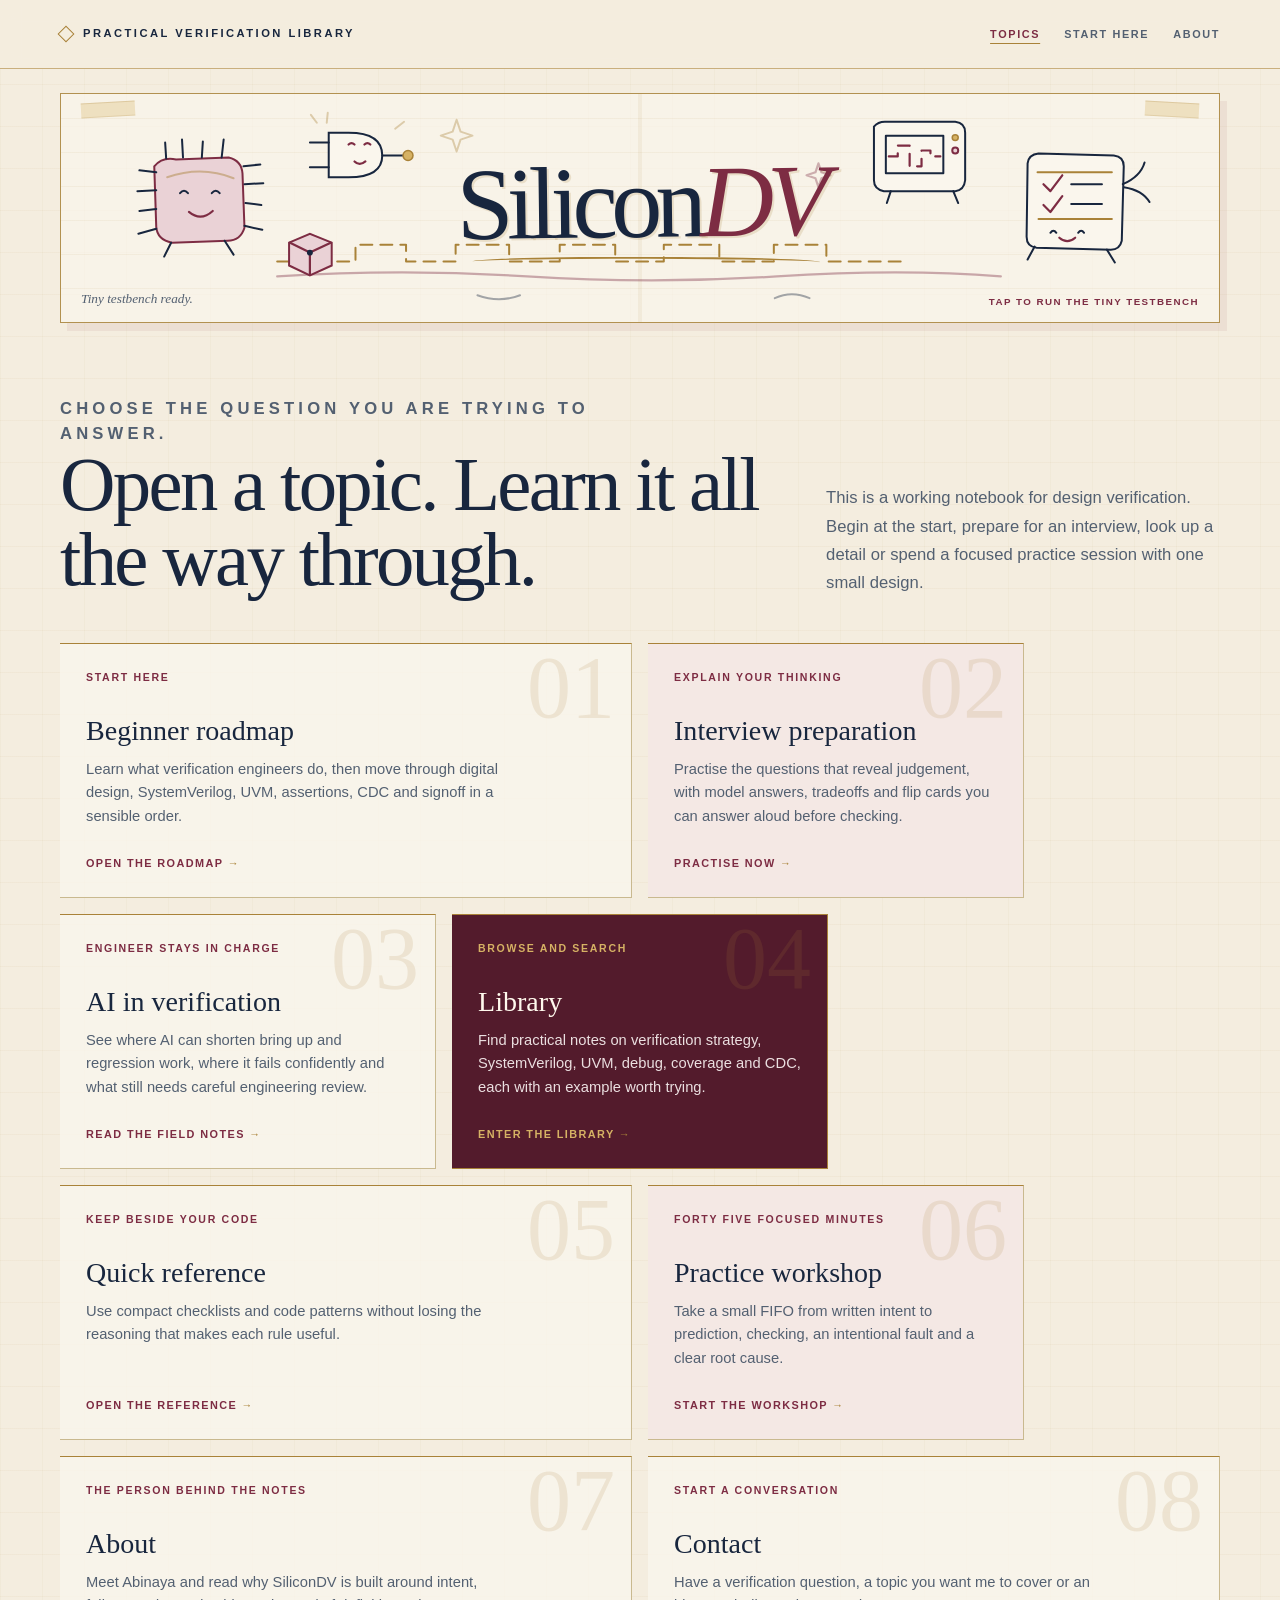
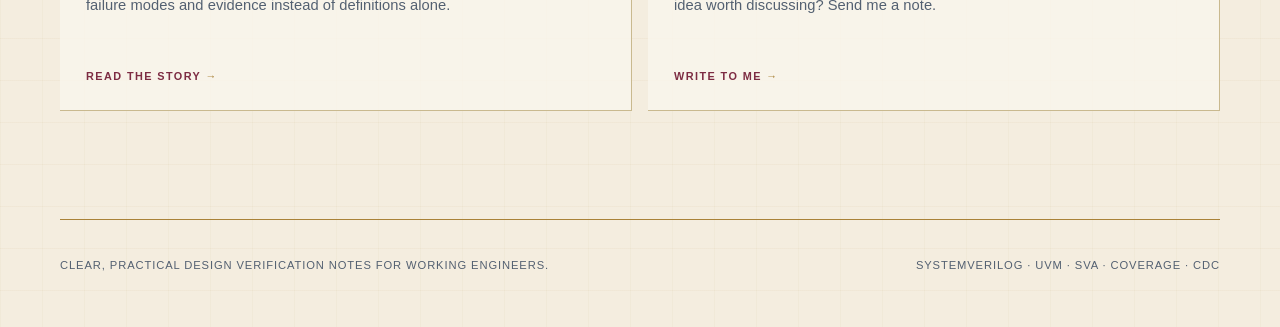
==== commit 7f113667: "Add files via upload" ====
--- a/index.html
+++ b/index.html
@@ -8,6 +8,14 @@
   <link rel="icon" href="data:," />
   <title>SiliconDV | Practical design verification</title>
   <meta name="description" content="Practical, open learning notes for SystemVerilog, UVM, assertions, coverage, CDC and verification strategy." />
+  <!-- Google tag (gtag.js) -->
+  <script async src="https://www.googletagmanager.com/gtag/js?id=G-796B4SJDY9"></script>
+  <script>
+    window.dataLayer = window.dataLayer || [];
+    function gtag(){dataLayer.push(arguments);}
+    gtag('js', new Date());
+    gtag('config', 'G-796B4SJDY9');
+  </script>
   <style>
     :root {
       color-scheme: light;
@@ -47,7 +55,7 @@
       font-kerning: normal;
     }
     a { color: inherit; }
-    button, input { font: inherit; }
+    button, input, textarea { font: inherit; }
     button { color: inherit; }
     svg { display: block; }
     .skip-link {
@@ -328,6 +336,22 @@
     .about-aside { margin-top: 30px; padding: 21px 23px; background: var(--accent-soft); border-top: 1px solid var(--signal); }
     .about-aside strong { font: 500 1.15rem var(--serif); }
     .about-aside p { margin: 8px 0 0; font-size: .9rem; }
+    .contact-layout { display: grid; grid-template-columns: minmax(0, .72fr) minmax(340px, 1.28fr); gap: clamp(38px, 8vw, 100px); align-items: start; }
+    .contact-intro h2 { margin: 0; font: 500 clamp(2.3rem, 5vw, 4.25rem)/1.04 var(--serif); letter-spacing: -.035em; }
+    .contact-intro p { margin: 22px 0 0; max-width: 470px; color: var(--muted); }
+    .contact-note { margin-top: 30px; padding: 18px 20px; border-top: 1px solid var(--signal); background: var(--accent-soft); color: var(--accent-strong); font: italic 500 1rem/1.55 var(--serif); }
+    .contact-form { display: grid; gap: 20px; padding: clamp(25px, 4vw, 42px); border: 1px solid var(--signal); background: color-mix(in srgb, var(--surface) 80%, transparent); box-shadow: var(--shadow); }
+    .form-field { display: grid; gap: 8px; }
+    .form-field label { color: var(--accent); font-size: .69rem; font-weight: 750; letter-spacing: .12em; text-transform: uppercase; }
+    .form-field input, .form-field textarea { width: 100%; border: 1px solid var(--line); border-radius: 0; background: var(--bg); color: var(--ink); padding: 13px 14px; outline: none; }
+    .form-field input { min-height: 49px; }
+    .form-field textarea { min-height: 164px; resize: vertical; line-height: 1.6; }
+    .form-field input:focus, .form-field textarea:focus { border-color: var(--accent); box-shadow: 0 0 0 3px color-mix(in srgb, var(--accent) 13%, transparent); }
+    .contact-form .button { justify-self: start; margin-top: 4px; }
+    .contact-fine-print { margin: -6px 0 0; color: var(--muted); font-size: .8rem; }
+    .contact-thanks { padding: clamp(30px, 6vw, 56px); border-top: 1px solid var(--signal); border-bottom: 1px solid var(--line); background: var(--accent-soft); }
+    .contact-thanks strong { display: block; font: 500 clamp(1.8rem, 4vw, 3rem)/1.08 var(--serif); color: var(--accent-strong); }
+    .contact-thanks p { margin: 12px 0 0; color: var(--muted); }
     .subtle-link { color: var(--accent); font-weight: 750; text-underline-offset: 4px; }
     .page-panel[hidden], .page-trail[hidden] { display: none !important; }
     .page-trail {
@@ -350,7 +374,7 @@
       color: var(--ink); text-decoration: none; background: color-mix(in srgb, var(--surface) 78%, transparent);
       border-top: 1px solid var(--signal); border-right: 1px solid var(--line); border-bottom: 1px solid var(--line);
     }
-    .topic-card:nth-child(1), .topic-card:nth-child(5) { grid-column: span 6; }
+    .topic-card:nth-child(1), .topic-card:nth-child(5), .topic-card:nth-child(7), .topic-card:nth-child(8) { grid-column: span 6; }
     .topic-card::after {
       content: var(--card-number); position: absolute; right: 16px; top: 4px;
       color: color-mix(in srgb, var(--signal) 14%, transparent); font: 500 5.5rem/.9 var(--serif); pointer-events: none;
@@ -369,7 +393,7 @@
     .toast.show { opacity: 1; transform: translate(-50%, 0); }
     :focus-visible { outline: 3px solid color-mix(in srgb, var(--accent) 55%, transparent); outline-offset: 3px; }
     @media (max-width: 900px) {
-      .hero, .featured, .section-head, .article-body, .practice-grid, .about, .curriculum-intro { grid-template-columns: 1fr; }
+      .hero, .featured, .section-head, .article-body, .practice-grid, .about, .curriculum-intro, .contact-layout { grid-template-columns: 1fr; }
       .roadmap > li { grid-template-columns: 52px minmax(190px, .7fr) minmax(0, 1.3fr); }
       .hero { padding-top: 72px; }
       .hero-diagram { max-width: 520px; transform: none; }
@@ -519,7 +543,9 @@
     .section[aria-label="Practice method"]::before { content: "Practice loop"; }
     .section[aria-label="Practice method"]::after { content: "08 / 09"; }
     #about::before { content: "About"; }
-    #about::after { content: "09 / 09"; }
+    #about::after { content: "09 / 10"; }
+    #contact::before { content: "Write to me"; }
+    #contact::after { content: "10 / 10"; }
     .section-head, .curriculum-intro { margin-bottom: 54px; }
     .section-head h2, .curriculum-intro h2, .featured h2, .practice-note h2, .about h2 { font-weight: 500; line-height: 1.02; letter-spacing: -.03em; }
     .section-head p, .curriculum-intro p { line-height: 1.78; }
@@ -722,7 +748,7 @@
       .topic-index { padding: 54px 0 76px; }
       .topic-index-head { gap: 18px; margin-bottom: 34px; }
       .topic-index-grid { grid-template-columns: 1fr; }
-      .topic-card, .topic-card:nth-child(1), .topic-card:nth-child(5) { grid-column: auto; min-height: 220px; }
+      .topic-card, .topic-card:nth-child(1), .topic-card:nth-child(5), .topic-card:nth-child(7), .topic-card:nth-child(8) { grid-column: auto; min-height: 220px; }
       .topic-card::after { font-size: 4.5rem; }
       .page-trail { margin-top: 24px; }
       nav a { font-size: .63rem; }
@@ -892,6 +918,11 @@
           <span class="topic-card-number">The person behind the notes</span><h2>About</h2>
           <p>Meet Abinaya and read why SiliconDV is built around intent, failure modes and evidence instead of definitions alone.</p>
           <span class="topic-card-action">Read the story</span>
+        </a>
+        <a class="topic-card" href="#contact" style="--card-number:'08'">
+          <span class="topic-card-number">Start a conversation</span><h2>Contact</h2>
+          <p>Have a verification question, a topic you want me to cover or an idea worth discussing? Send me a note.</p>
+          <span class="topic-card-action">Write to me</span>
         </a>
       </div>
     </section>
@@ -1347,6 +1378,42 @@
         </div>
       </div>
     </section>
+
+    <section class="section page-panel" id="contact" data-page="contact" aria-labelledby="contact-title" hidden>
+      <div class="contact-layout">
+        <div class="contact-intro">
+          <h2 id="contact-title">Let’s talk verification.</h2>
+          <p>If you have a question about something on SiliconDV, a topic you would like me to explain or an idea for the community, send me a note. I read every message myself.</p>
+          <p class="contact-note">A clear question is always welcome. Tell me what you are working on and where you are stuck.</p>
+        </div>
+        <div>
+          <form class="contact-form" id="contact-form" action="https://formsubmit.co/abiamra98@gmail.com" method="POST" target="contact-response">
+            <input type="hidden" name="_subject" value="New message from SiliconDV site" />
+            <input type="hidden" name="_template" value="table" />
+            <input type="hidden" name="_captcha" value="false" />
+            <div class="form-field">
+              <label for="contact-name">Your name</label>
+              <input id="contact-name" name="name" type="text" autocomplete="name" required />
+            </div>
+            <div class="form-field">
+              <label for="contact-email">Your email</label>
+              <input id="contact-email" name="email" type="email" autocomplete="email" required />
+            </div>
+            <div class="form-field">
+              <label for="contact-message">What would you like to talk about?</label>
+              <textarea id="contact-message" name="message" required></textarea>
+            </div>
+            <button class="button primary" id="contact-submit" type="submit">Send your note</button>
+            <p class="contact-fine-print">Your message will go directly to my SiliconDV inbox.</p>
+          </form>
+          <div class="contact-thanks" id="contact-thanks" role="status" tabindex="-1" hidden>
+            <strong>Thank you for writing.</strong>
+            <p>Your note is on its way to my inbox. I will read it as soon as I can.</p>
+          </div>
+          <iframe name="contact-response" id="contact-response" title="Contact form response" hidden></iframe>
+        </div>
+      </div>
+    </section>
   </main>
 
   <footer>
@@ -1369,7 +1436,8 @@
         library: 'Library',
         reference: 'Quick Reference',
         practice: 'Practice Workshop',
-        about: 'About'
+        about: 'About',
+        contact: 'Contact'
       };
       var anchorPages = {
         paths: 'start', beginner: 'start',
@@ -1522,6 +1590,23 @@
         });
       });
 
+      var contactForm = document.getElementById('contact-form');
+      var contactSubmit = document.getElementById('contact-submit');
+      var contactResponse = document.getElementById('contact-response');
+      var contactThanks = document.getElementById('contact-thanks');
+      var contactWasSubmitted = false;
+      contactForm.addEventListener('submit', function () {
+        contactWasSubmitted = true;
+        contactSubmit.disabled = true;
+        contactSubmit.textContent = 'Sending…';
+      });
+      contactResponse.addEventListener('load', function () {
+        if (!contactWasSubmitted) return;
+        contactForm.hidden = true;
+        contactThanks.hidden = false;
+        contactThanks.focus();
+      });
+
       var doodle = document.getElementById('doodle-testbench');
       var doodleStatus = document.getElementById('doodle-status');
       var doodleTimer;
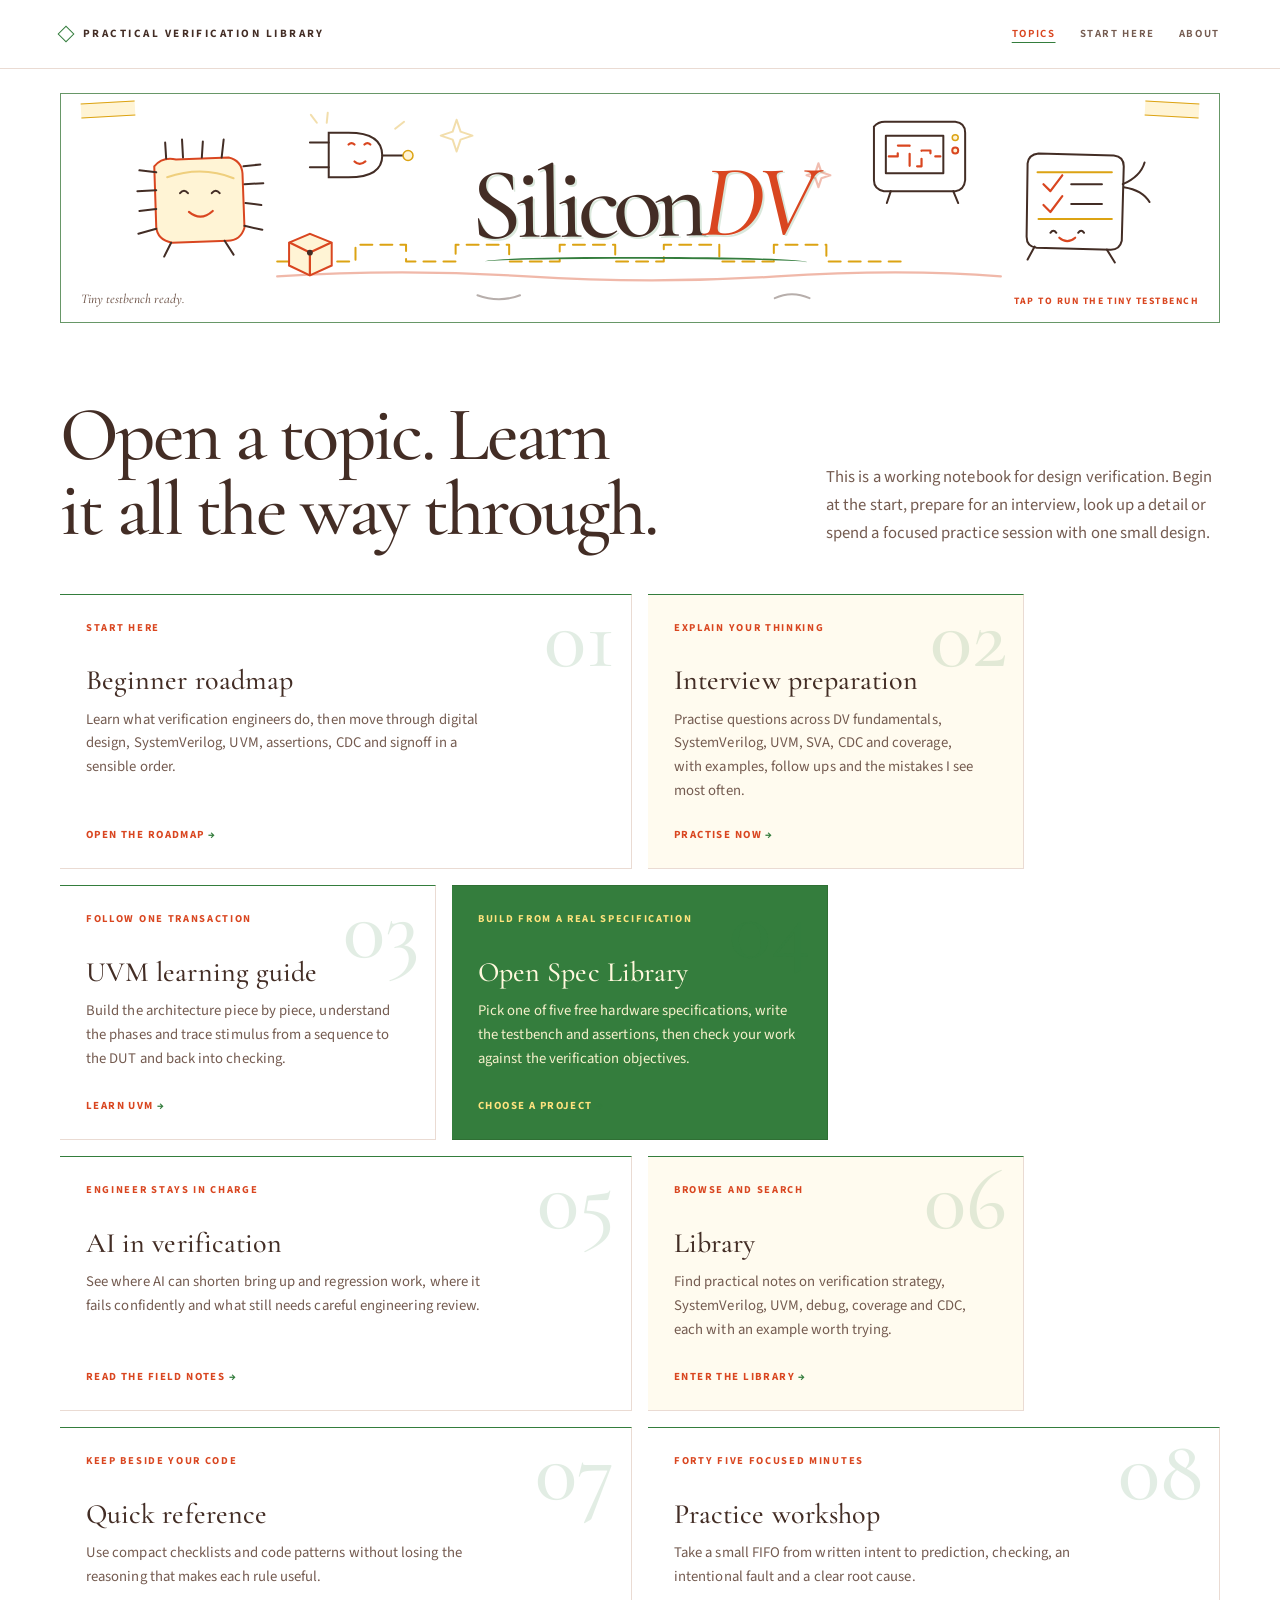
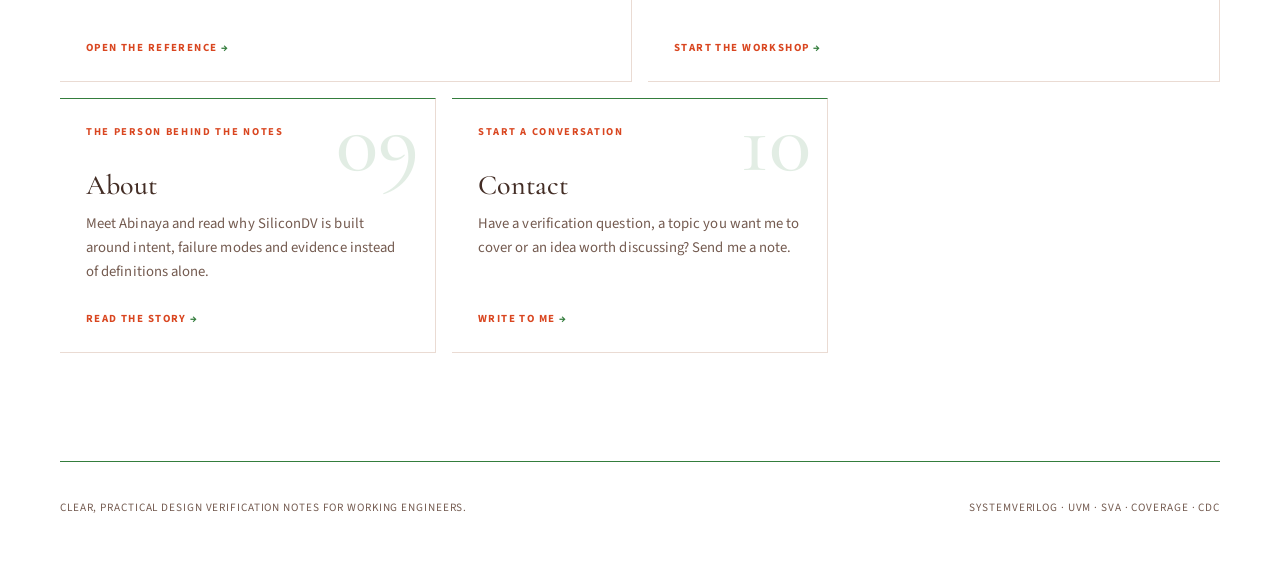
==== commit 522a19b2: "Add files via upload" ====
--- a/index.html
+++ b/index.html
@@ -3,9 +3,12 @@
 <head>
   <meta charset="utf-8" />
   <meta name="viewport" content="width=device-width, initial-scale=1, viewport-fit=cover" />
-  <meta name="color-scheme" content="light" />
-  <meta name="theme-color" content="#f4eddf" />
+  <meta name="color-scheme" content="light dark" />
+  <meta name="theme-color" content="#ffffff" />
   <link rel="icon" href="data:," />
+  <link rel="preconnect" href="https://fonts.googleapis.com" />
+  <link rel="preconnect" href="https://fonts.gstatic.com" crossorigin />
+  <link href="https://fonts.googleapis.com/css2?family=Cormorant+Garamond:ital,wght@0,500;0,600;1,500&family=Source+Sans+3:ital,wght@0,400;0,500;0,600;0,700;1,400&display=swap" rel="stylesheet" />
   <title>SiliconDV | Practical design verification</title>
   <meta name="description" content="Practical, open learning notes for SystemVerilog, UVM, assertions, coverage, CDC and verification strategy." />
   <!-- Google tag (gtag.js) -->
@@ -316,6 +319,66 @@
     .lab-note p { margin: 6px 0 0; color: var(--muted); }
     .answer-set { display: grid; gap: 10px; margin-bottom: 34px; }
     .answer-set details { border: 1px solid var(--line); background: color-mix(in srgb, var(--surface) 75%, transparent); }
+    .guide-jump {
+      display: flex; flex-wrap: wrap; gap: 0; margin: 0 0 46px;
+      border-top: 1px solid var(--signal); border-bottom: 1px solid var(--line);
+    }
+    .guide-jump a {
+      padding: 11px 14px; color: var(--accent); text-decoration: none;
+      border-right: 1px solid var(--line); font-size: .68rem; font-weight: 750;
+      letter-spacing: .1em; text-transform: uppercase;
+    }
+    .guide-jump a:hover, .guide-jump a:focus-visible { background: var(--accent-soft); }
+    .question-group { scroll-margin-top: 88px; padding: 38px 0 12px; border-top: 1px solid var(--signal); }
+    .question-group + .question-group { margin-top: 30px; }
+    .question-group-head { display: grid; grid-template-columns: 90px minmax(0, 1fr); gap: 24px; margin-bottom: 22px; }
+    .question-group-head span { color: var(--signal); font: 700 .7rem/1.5 var(--mono); letter-spacing: .12em; }
+    .question-group-head h3 { margin: 0; font: 500 clamp(1.8rem, 3.6vw, 2.8rem)/1.08 var(--serif); }
+    .interview-question { display: grid; grid-template-columns: minmax(240px, .7fr) minmax(0, 1.3fr); gap: clamp(24px, 5vw, 58px); padding: 28px 0; border-top: 1px solid var(--line); }
+    .interview-question h4 { margin: 0; font: 500 1.35rem/1.28 var(--serif); }
+    .interview-question .answer-copy > p { margin: 0; color: var(--muted); }
+    .interview-question .answer-copy > p + p { margin-top: 10px; }
+    .answer-notes { display: grid; grid-template-columns: 1fr 1fr; gap: 18px; margin-top: 18px; }
+    .answer-note { padding-top: 11px; border-top: 1px solid var(--line); color: var(--muted); font-size: .88rem; line-height: 1.58; }
+    .answer-note strong { display: block; margin-bottom: 4px; color: var(--accent); font-size: .67rem; letter-spacing: .1em; text-transform: uppercase; }
+    .interview-tip { margin-top: 14px; color: var(--accent-strong); font: italic 500 .96rem/1.56 var(--serif); }
+    .uvm-lead { display: grid; grid-template-columns: minmax(0, .8fr) minmax(300px, 1.2fr); gap: clamp(30px, 7vw, 82px); align-items: start; margin-bottom: 52px; }
+    .uvm-lead h2 { margin: 0; font: 500 clamp(2.35rem, 5vw, 4.4rem)/1.03 var(--serif); letter-spacing: -.035em; }
+    .uvm-lead p { margin: 8px 0 0; color: var(--muted); font-size: 1.05rem; }
+    .uvm-flow { display: grid; grid-template-columns: repeat(5, 1fr); border-top: 1px solid var(--signal); border-bottom: 1px solid var(--line); margin-bottom: 62px; }
+    .uvm-flow div { min-height: 126px; padding: 18px 14px; border-right: 1px solid var(--line); }
+    .uvm-flow div:last-child { border-right: 0; }
+    .uvm-flow b { display: block; color: var(--signal); font: 700 .68rem/1.4 var(--mono); }
+    .uvm-flow strong { display: block; margin-top: 12px; font: 500 1.05rem/1.2 var(--serif); }
+    .uvm-flow span { display: block; margin-top: 6px; color: var(--muted); font-size: .8rem; line-height: 1.45; }
+    .uvm-chapter { scroll-margin-top: 88px; padding: 44px 0; border-top: 1px solid var(--signal); }
+    .uvm-chapter-head { display: grid; grid-template-columns: 80px minmax(0, .55fr) minmax(280px, .75fr); gap: 24px; align-items: start; margin-bottom: 28px; }
+    .uvm-chapter-head > span { color: var(--signal); font: 700 .7rem/1.5 var(--mono); letter-spacing: .12em; }
+    .uvm-chapter-head h3 { margin: 0; font: 500 clamp(1.7rem, 3.2vw, 2.55rem)/1.08 var(--serif); }
+    .uvm-chapter-head p { margin: 0; color: var(--muted); }
+    .component-list { display: grid; grid-template-columns: repeat(3, 1fr); border-top: 1px solid var(--line); }
+    .component-item { padding: 22px 22px 24px 0; border-bottom: 1px solid var(--line); }
+    .component-item:nth-child(3n+2), .component-item:nth-child(3n+3) { padding-left: 22px; border-left: 1px solid var(--line); }
+    .component-item b { color: var(--accent); font: 500 1.15rem/1.25 var(--serif); }
+    .component-item p { margin: 8px 0 0; color: var(--muted); font-size: .9rem; }
+    .component-item em { display: block; margin-top: 10px; color: var(--ink); font: italic 500 .86rem/1.5 var(--serif); }
+    .phase-ledger { display: grid; grid-template-columns: repeat(3, 1fr); border-top: 1px solid var(--line); border-bottom: 1px solid var(--line); }
+    .phase-ledger article { padding: 24px; border-right: 1px solid var(--line); }
+    .phase-ledger article:last-child { border-right: 0; }
+    .phase-ledger h4 { margin: 0 0 10px; font: 500 1.3rem/1.2 var(--serif); }
+    .phase-ledger p { margin: 0; color: var(--muted); font-size: .9rem; }
+    .phase-ledger ul { margin: 14px 0 0; padding-left: 1.05rem; color: var(--muted); font-size: .86rem; }
+    .phase-ledger li + li { margin-top: 6px; }
+    .uvm-split { display: grid; grid-template-columns: minmax(0, 1fr) minmax(300px, .9fr); gap: 34px; align-items: start; }
+    .uvm-split .reference-copy h4:first-child { margin-top: 0; }
+    .confusion-list { border-top: 1px solid var(--line); }
+    .confusion { display: grid; grid-template-columns: .7fr 1.3fr; gap: 22px; padding: 18px 0; border-bottom: 1px solid var(--line); }
+    .confusion strong { font: 500 1rem/1.35 var(--serif); }
+    .confusion p { margin: 0; color: var(--muted); font-size: .9rem; }
+    .interview-map { display: grid; grid-template-columns: repeat(2, 1fr); gap: 0 30px; border-top: 1px solid var(--line); }
+    .interview-map div { padding: 18px 0; border-bottom: 1px solid var(--line); }
+    .interview-map b { display: block; color: var(--accent); font-size: .75rem; letter-spacing: .08em; text-transform: uppercase; }
+    .interview-map p { margin: 7px 0 0; color: var(--muted); }
     .answer-set summary { cursor: pointer; padding: 18px 20px; font: 500 1.12rem/1.4 var(--serif); }
     .answer-set .answer { border-top: 1px solid var(--line); padding: 18px 20px; color: var(--muted); }
     .answer p { margin: 0; }
@@ -536,6 +599,10 @@
     #library::after { content: "04 / 09"; }
     #interview::before { content: "Interview practice"; }
     #interview::after { content: "05 / 09"; }
+    #uvm::before { content: "UVM learning guide"; }
+    #uvm::after { content: "Deep guide"; }
+    #open-specs::before { content: "Open Spec Library"; }
+    #open-specs::after { content: "Five practice blocks"; }
     #ai-verification::before { content: "AI in verification"; }
     #ai-verification::after { content: "06 / 09"; }
     #reference::before { content: "Quick reference"; }
@@ -737,6 +804,15 @@
       .resource:nth-child(3), .resource:nth-child(5) { transform: none; }
       .insight-grid, .quiz-grid { grid-template-columns: 1fr 1fr; }
       .module-notes { grid-template-columns: 1fr; }
+      .interview-question, .uvm-lead, .uvm-split { grid-template-columns: 1fr; }
+      .uvm-flow { grid-template-columns: repeat(3, 1fr); }
+      .uvm-flow div:nth-child(3) { border-right: 0; }
+      .uvm-flow div:nth-child(-n+3) { border-bottom: 1px solid var(--line); }
+      .component-list { grid-template-columns: repeat(2, 1fr); }
+      .component-item:nth-child(n) { padding-left: 0; padding-right: 20px; border-left: 0; }
+      .component-item:nth-child(2n) { padding-left: 20px; padding-right: 0; border-left: 1px solid var(--line); }
+      .uvm-chapter-head { grid-template-columns: 60px 1fr; }
+      .uvm-chapter-head p { grid-column: 2; }
       .practice-session { grid-template-columns: repeat(2, 1fr); }
       .practice-session div:nth-child(2) { border-right: 0; }
       .practice-session div:nth-child(-n+2) { border-bottom: 1px solid var(--line); }
@@ -763,6 +839,15 @@
       .library, .insight-grid, .quiz-grid { grid-template-columns: 1fr; }
       .resource:nth-child(n) { border-right: 0; }
       .article:nth-child(even) { margin-left: 0; }
+      .guide-jump a { width: 50%; border-bottom: 1px solid var(--line); }
+      .question-group-head { grid-template-columns: 46px 1fr; gap: 12px; }
+      .answer-notes { grid-template-columns: 1fr; gap: 10px; }
+      .uvm-flow, .component-list, .phase-ledger, .interview-map { grid-template-columns: 1fr; }
+      .uvm-flow div, .uvm-flow div:nth-child(3), .phase-ledger article { border-right: 0; border-bottom: 1px solid var(--line); }
+      .uvm-flow div:last-child, .phase-ledger article:last-child { border-bottom: 0; }
+      .component-item:nth-child(n) { padding: 18px 0; border-left: 0; }
+      .uvm-chapter-head { grid-template-columns: 38px 1fr; gap: 12px; }
+      .confusion { grid-template-columns: 1fr; gap: 7px; }
       .chapter-mark { right: 4px; top: 58px; font-size: 5rem; }
       .circuit-rule { width: 58%; margin-bottom: 22px; }
       .featured { padding-top: 54px; }
@@ -787,6 +872,178 @@
       .doodle-button.is-running .packet, .doodle-button.is-running .score-friend, .doodle-button.is-running .score-arm,
       .doodle-button.is-running .confetti { animation: none !important; }
     }
+
+    .spec-intro { display: grid; grid-template-columns: minmax(0, .82fr) minmax(300px, 1.18fr); gap: clamp(32px, 7vw, 82px); align-items: start; margin-bottom: 42px; }
+    .spec-intro h2 { margin: 0; font: 500 clamp(2.35rem, 5vw, 4.4rem)/1.03 var(--serif); letter-spacing: -.035em; }
+    .spec-intro p { margin: 8px 0 0; color: var(--muted); font-size: 1.04rem; }
+    .spec-how { display: grid; grid-template-columns: repeat(4, 1fr); border-top: 1px solid var(--signal); border-bottom: 1px solid var(--line); margin-bottom: 58px; }
+    .spec-how div { padding: 18px; border-right: 1px solid var(--line); }
+    .spec-how div:last-child { border-right: 0; }
+    .spec-how b { display: block; color: var(--signal); font: 700 .68rem/1.4 var(--mono); }
+    .spec-how strong { display: block; margin-top: 9px; font: 500 1.05rem/1.25 var(--serif); }
+    .spec-how p { margin: 6px 0 0; color: var(--muted); font-size: .83rem; line-height: 1.5; }
+    .spec-entry { scroll-margin-top: 88px; padding: 50px 0; border-top: 1px solid var(--signal); }
+    .spec-entry-head { display: grid; grid-template-columns: 100px minmax(0, .78fr) minmax(260px, .72fr); gap: 24px; align-items: start; }
+    .spec-code { color: var(--accent); font: 700 .69rem/1.5 var(--mono); letter-spacing: .1em; }
+    .spec-entry h3 { margin: 0; font: 500 clamp(1.9rem, 3.5vw, 2.8rem)/1.05 var(--serif); }
+    .difficulty { display: inline-block; margin-top: 12px; padding: 5px 9px; background: var(--accent-soft); color: var(--accent-strong); border: 1px solid var(--marigold); font: 700 .64rem/1.2 var(--sans); letter-spacing: .1em; text-transform: uppercase; }
+    .spec-overview { margin: 0; color: var(--muted); }
+    .spec-detail-grid { display: grid; grid-template-columns: minmax(0, .82fr) minmax(0, 1.18fr); gap: 34px; margin-top: 28px; }
+    .spec-features { margin: 0; padding-left: 1.1rem; color: var(--muted); }
+    .spec-features li + li { margin-top: 7px; }
+    .spec-block-title { margin: 0 0 10px; color: var(--accent); font-size: .69rem; font-weight: 750; letter-spacing: .12em; text-transform: uppercase; }
+    .spec-table { width: 100%; border-collapse: collapse; table-layout: fixed; font-size: .84rem; }
+    .spec-table th, .spec-table td { padding: 9px 10px; border-top: 1px solid var(--line); text-align: left; vertical-align: top; overflow-wrap: anywhere; }
+    .spec-table th { color: var(--accent); font-size: .65rem; letter-spacing: .08em; text-transform: uppercase; }
+    .spec-table th:first-child, .spec-table td:first-child { width: 28%; }
+    .spec-table th:nth-child(2), .spec-table td:nth-child(2) { width: 24%; }
+    .spec-table td { color: var(--muted); }
+    .spec-table code { color: var(--ink); }
+    .spec-practice { margin-top: 28px; padding: 20px 22px; background: var(--accent-soft); border-top: 1px solid var(--marigold); }
+    .spec-practice strong { color: var(--accent-strong); font: 500 1.08rem var(--serif); }
+    .spec-practice p { margin: 7px 0 0; color: var(--muted); }
+    .spec-entry .button { margin-top: 22px; }
+    .spec-license { margin-top: 44px; padding: 24px 0; border-top: 1px solid var(--signal); border-bottom: 1px solid var(--line); display: flex; justify-content: space-between; gap: 28px; align-items: center; }
+    .spec-license p { margin: 0; color: var(--muted); max-width: 760px; }
+    @media (max-width: 900px) {
+      .spec-intro, .spec-detail-grid { grid-template-columns: 1fr; }
+      .spec-entry-head { grid-template-columns: 72px 1fr; }
+      .spec-entry-head .spec-overview { grid-column: 2; }
+      .spec-how { grid-template-columns: repeat(2, 1fr); }
+      .spec-how div:nth-child(2) { border-right: 0; }
+      .spec-how div:nth-child(-n+2) { border-bottom: 1px solid var(--line); }
+    }
+    @media (max-width: 650px) {
+      .spec-entry-head { grid-template-columns: 1fr; gap: 12px; }
+      .spec-entry-head .spec-overview { grid-column: auto; }
+      .spec-how { grid-template-columns: 1fr; }
+      .spec-how div { border-right: 0; border-bottom: 1px solid var(--line); }
+      .spec-how div:last-child { border-bottom: 0; }
+      .spec-table { font-size: .75rem; }
+      .spec-table th, .spec-table td { padding: 7px 6px; }
+      .spec-license { align-items: stretch; flex-direction: column; }
+      .spec-license .button { width: 100%; }
+    }
+
+    .newsletter-top[hidden], .newsletter-inline[hidden], .newsletter-slide[hidden] { display: none !important; }
+    .newsletter-top {
+      width: min(1160px, calc(100% - 40px)); margin: 16px auto 0; padding: 16px 44px 16px 18px;
+      position: relative; display: grid; grid-template-columns: minmax(220px, 1fr) minmax(360px, .9fr); gap: 22px; align-items: center;
+      background: var(--accent-soft); border-top: 2px solid var(--vermilion); border-bottom: 1px solid var(--marigold);
+    }
+    .newsletter-top p { margin: 0; color: var(--ink); font: 500 1rem/1.5 var(--serif); }
+    .newsletter-top p strong { color: var(--leaf); }
+    .newsletter-top-close { position: absolute; top: 8px; right: 10px; border: 0; background: transparent; color: var(--accent-strong); cursor: pointer; font: 700 1rem var(--sans); }
+    .newsletter-top .newsletter-form { grid-template-columns: 1fr auto; }
+    .newsletter-inline {
+      width: min(1160px, calc(100% - 40px)); margin: 0 auto 74px; padding: 30px 0;
+      border-top: 2px solid var(--vermilion); border-bottom: 1px solid var(--line);
+      display: grid; grid-template-columns: minmax(0, 1fr) minmax(320px, .9fr); gap: clamp(26px, 6vw, 72px); align-items: center;
+    }
+    .newsletter-copy h2 { margin: 0; font: 500 clamp(1.8rem, 3.5vw, 2.8rem)/1.08 var(--serif); }
+    .newsletter-copy p { margin: 10px 0 0; color: var(--muted); }
+    .newsletter-free { color: var(--leaf); font-weight: 750; }
+    .newsletter-form { display: grid; grid-template-columns: 1fr auto; gap: 9px; }
+    .newsletter-form input { min-width: 0; min-height: 46px; border: 1px solid var(--line); background: var(--surface); color: var(--ink); padding: 0 13px; outline: none; }
+    .newsletter-form input:focus { border-color: var(--vermilion); outline: 3px solid color-mix(in srgb, var(--marigold) 45%, transparent); outline-offset: 1px; }
+    .newsletter-form .button { white-space: nowrap; }
+    .newsletter-form-note { grid-column: 1 / -1; margin: 0; color: var(--muted); font-size: .76rem; }
+    .newsletter-confirmation { padding: 15px 0; color: var(--leaf); font: 500 1.15rem/1.5 var(--serif); }
+    .newsletter-slide {
+      position: fixed; z-index: 40; right: 20px; bottom: 20px; width: min(390px, calc(100% - 28px));
+      padding: 24px; background: var(--accent-soft); color: var(--ink); border: 2px solid var(--vermilion);
+      transform: translateY(24px); opacity: 0; transition: transform .2s ease, opacity .2s ease;
+    }
+    .newsletter-slide.show { transform: translateY(0); opacity: 1; }
+    .newsletter-slide-close { position: absolute; top: 9px; right: 10px; border: 0; background: transparent; color: var(--accent-strong); cursor: pointer; font: 700 1.1rem var(--sans); }
+    .newsletter-slide h2 { margin: 0 28px 8px 0; font: 500 1.55rem/1.15 var(--serif); }
+    .newsletter-slide > p { margin: 0 0 16px; color: var(--muted); font-size: .9rem; }
+    .newsletter-slide .newsletter-form { grid-template-columns: 1fr; }
+    .newsletter-slide .newsletter-form .button { width: 100%; }
+    @media (max-width: 760px) {
+      .newsletter-top { width: min(100% - 28px, 1160px); grid-template-columns: 1fr; padding: 15px 38px 15px 15px; }
+      .newsletter-top .newsletter-form { grid-template-columns: 1fr; }
+      .newsletter-inline { width: min(100% - 28px, 1160px); grid-template-columns: 1fr; }
+      .newsletter-form { grid-template-columns: 1fr; }
+      .newsletter-form .button { width: 100%; }
+      .newsletter-slide { right: 14px; bottom: 14px; }
+    }
+
+    /* Bright editorial palette and refined typography */
+    :root {
+      color-scheme: light dark;
+      --bg: #ffffff;
+      --surface: #ffffff;
+      --surface-2: #ffffff;
+      --ink: #432d25;
+      --muted: #745b50;
+      --line: #eadbd3;
+      --accent: #d94620;
+      --accent-strong: #a92d18;
+      --accent-soft: #fff4d5;
+      --signal: #347d3d;
+      --marigold: #dca313;
+      --vermilion: #d94620;
+      --leaf: #347d3d;
+      --code-bg: #4a2e25;
+      --code-ink: #fffaf0;
+      --reverse-bg: #d94620;
+      --reverse-ink: #fffaf2;
+      --shadow: none;
+      --serif: "Cormorant Garamond", "Iowan Old Style", Baskerville, Georgia, serif;
+      --sans: "Source Sans 3", "Avenir Next", Avenir, Candara, sans-serif;
+    }
+    body { background-image: none; font-weight: 400; letter-spacing: .004em; }
+    h1, h2, h3, h4, .doodle-word { text-wrap: balance; }
+    p, li { text-wrap: pretty; }
+    .topbar { background: var(--bg); border-bottom-color: var(--line); backdrop-filter: none; }
+    .hero-diagram, .featured, .doodle-button { background-image: none; box-shadow: none; }
+    .hero-diagram, .path-card, .resource, .article, .loop-item, .insight-card, .topic-card, .contact-form { box-shadow: none; }
+    .featured { background-color: var(--reverse-bg); color: var(--reverse-ink); border-color: var(--accent-strong); }
+    .featured .kicker, .framework div::before, .worked-case strong, .framework-takeaway strong { color: #ffe08a; }
+    .featured > div > p, .framework span, .worked-case p, .framework-takeaway { color: var(--reverse-ink); }
+    .button.primary, .module-check[aria-pressed="true"], .filter[aria-pressed="true"] { background: var(--accent); border-color: var(--accent); color: #fff8f2; }
+    .quiz-face.back { background: var(--reverse-bg); color: var(--reverse-ink); border-color: var(--accent); }
+    .quiz-face.back p { color: var(--reverse-ink); }
+    .code-block { background: var(--code-bg); color: var(--code-ink); }
+    .copy-btn { background: #302b26; border-color: #756b62; color: var(--code-ink); }
+    .drop-cap::first-letter { color: var(--vermilion); }
+    .doodle-gold { stroke: var(--marigold); }
+    .doodle-gold-fill { fill: var(--accent-soft); stroke: var(--marigold); }
+    .doodle-wine { stroke: var(--vermilion); }
+    .doodle-wine-fill { fill: var(--accent-soft); stroke: var(--vermilion); }
+    .doodle-button::before, .doodle-button::after { background: var(--accent-soft); border-color: var(--marigold); }
+    .status-dot { background: var(--leaf); }
+    .topic-card:nth-child(4) { background: var(--leaf); color: #fff8dd; border-color: #2f6f34; }
+    .topic-card:nth-child(4) p { color: #f6f0cb; }
+    .topic-card:nth-child(4) .topic-card-number, .topic-card:nth-child(4) .topic-card-action { color: #ffe37e; }
+    .recommended, .mini-example, .practice-note, .about-aside, .contact-note { background: var(--accent-soft); }
+    @media (hover: hover) { .topic-card:nth-child(4):hover { background: #34783a; } }
+    @media (prefers-color-scheme: dark) {
+      :root {
+        --bg: #281c18;
+        --surface: #33231e;
+        --surface-2: #3a2923;
+        --ink: #fff7ed;
+        --muted: #d9c4b8;
+        --line: #6d4d41;
+        --accent: #ff7950;
+        --accent-strong: #ff9a75;
+        --accent-soft: #4a3521;
+        --signal: #80c77b;
+        --marigold: #ffc94b;
+        --vermilion: #ff7950;
+        --leaf: #80c77b;
+        --code-bg: #1e1512;
+        --code-ink: #fffaf0;
+        --reverse-bg: #b83c22;
+        --reverse-ink: #fffaf2;
+      }
+      .button.primary, .module-check[aria-pressed="true"], .filter[aria-pressed="true"] { color: #fffaf2; }
+      .topic-card:nth-child(4) { background: #34723a; border-color: #80c77b; }
+      .topic-card:nth-child(4) p { color: #f5eddc; }
+      .copy-btn { background: #3b2922; border-color: #8e6858; }
+    }
   </style>
 </head>
 <body>
@@ -874,11 +1131,26 @@
     <a href="#home">All topics</a><span class="trail-arrow" aria-hidden="true">/</span><span id="trail-current">Start here</span>
   </div>
 
+  <aside class="newsletter-top" id="newsletter-top" aria-label="Newsletter signup" hidden>
+    <button class="newsletter-top-close" id="newsletter-top-close" type="button" aria-label="Dismiss newsletter signup">×</button>
+    <p>Get one short email a week with new guides and interview questions. <strong>Free forever, and everything here stays open.</strong></p>
+    <div>
+      <form class="newsletter-form" id="newsletter-top-form" action="https://formsubmit.co/abiamra98@gmail.com" method="POST" target="newsletter-top-response">
+        <input type="hidden" name="_subject" value="New SiliconDV newsletter signup" /><input type="hidden" name="_template" value="table" /><input type="hidden" name="_captcha" value="false" />
+        <label for="newsletter-top-email" class="sr-only" style="position:absolute;width:1px;height:1px;overflow:hidden;clip:rect(0,0,0,0)">Email address</label>
+        <input id="newsletter-top-email" name="email" type="email" autocomplete="email" placeholder="you@example.com" required />
+        <button class="button primary" type="submit">Subscribe</button>
+        <p class="newsletter-form-note">No gate. No clutter. Just the weekly note.</p>
+      </form>
+      <div class="newsletter-confirmation" id="newsletter-top-confirmation" role="status" tabindex="-1" hidden>You are in! First email lands this week.</div>
+      <iframe name="newsletter-top-response" id="newsletter-top-response" title="Newsletter signup response" hidden></iframe>
+    </div>
+  </aside>
+
   <main id="content">
     <section class="topic-index page-panel" data-page="home" aria-labelledby="topic-index-title">
       <div class="topic-index-head">
         <div>
-          <p class="eyebrow">Choose the question you are trying to answer.</p>
           <h1 id="topic-index-title">Open a topic. Learn it all the way through.</h1>
         </div>
         <p>This is a working notebook for design verification. Begin at the start, prepare for an interview, look up a detail or spend a focused practice session with one small design.</p>
@@ -891,35 +1163,45 @@
         </a>
         <a class="topic-card" href="#interview" style="--card-number:'02'">
           <span class="topic-card-number">Explain your thinking</span><h2>Interview preparation</h2>
-          <p>Practise the questions that reveal judgement, with model answers, tradeoffs and flip cards you can answer aloud before checking.</p>
+          <p>Practise questions across DV fundamentals, SystemVerilog, UVM, SVA, CDC and coverage, with examples, follow ups and the mistakes I see most often.</p>
           <span class="topic-card-action">Practise now</span>
         </a>
-        <a class="topic-card" href="#ai-verification" style="--card-number:'03'">
+        <a class="topic-card" href="#uvm" style="--card-number:'03'">
+          <span class="topic-card-number">Follow one transaction</span><h2>UVM learning guide</h2>
+          <p>Build the architecture piece by piece, understand the phases and trace stimulus from a sequence to the DUT and back into checking.</p>
+          <span class="topic-card-action">Learn UVM</span>
+        </a>
+        <a class="topic-card" href="#open-specs" style="--card-number:'04'">
+          <span class="topic-card-number">Build from a real specification</span><h2>Open Spec Library</h2>
+          <p>Pick one of five free hardware specifications, write the testbench and assertions, then check your work against the verification objectives.</p>
+          <span class="topic-card-action">Choose a project</span>
+        </a>
+        <a class="topic-card" href="#ai-verification" style="--card-number:'05'">
           <span class="topic-card-number">Engineer stays in charge</span><h2>AI in verification</h2>
           <p>See where AI can shorten bring up and regression work, where it fails confidently and what still needs careful engineering review.</p>
           <span class="topic-card-action">Read the field notes</span>
         </a>
-        <a class="topic-card" href="#library" style="--card-number:'04'">
+        <a class="topic-card" href="#library" style="--card-number:'06'">
           <span class="topic-card-number">Browse and search</span><h2>Library</h2>
           <p>Find practical notes on verification strategy, SystemVerilog, UVM, debug, coverage and CDC, each with an example worth trying.</p>
           <span class="topic-card-action">Enter the library</span>
         </a>
-        <a class="topic-card" href="#reference" style="--card-number:'05'">
+        <a class="topic-card" href="#reference" style="--card-number:'07'">
           <span class="topic-card-number">Keep beside your code</span><h2>Quick reference</h2>
           <p>Use compact checklists and code patterns without losing the reasoning that makes each rule useful.</p>
           <span class="topic-card-action">Open the reference</span>
         </a>
-        <a class="topic-card" href="#practice" style="--card-number:'06'">
+        <a class="topic-card" href="#practice" style="--card-number:'08'">
           <span class="topic-card-number">Forty five focused minutes</span><h2>Practice workshop</h2>
           <p>Take a small FIFO from written intent to prediction, checking, an intentional fault and a clear root cause.</p>
           <span class="topic-card-action">Start the workshop</span>
         </a>
-        <a class="topic-card" href="#about" style="--card-number:'07'">
+        <a class="topic-card" href="#about" style="--card-number:'09'">
           <span class="topic-card-number">The person behind the notes</span><h2>About</h2>
           <p>Meet Abinaya and read why SiliconDV is built around intent, failure modes and evidence instead of definitions alone.</p>
           <span class="topic-card-action">Read the story</span>
         </a>
-        <a class="topic-card" href="#contact" style="--card-number:'08'">
+        <a class="topic-card" href="#contact" style="--card-number:'10'">
           <span class="topic-card-number">Start a conversation</span><h2>Contact</h2>
           <p>Have a verification question, a topic you want me to cover or an idea worth discussing? Send me a note.</p>
           <span class="topic-card-action">Write to me</span>
@@ -1027,7 +1309,7 @@
         </li>
         <li>
           <div class="module-title"><h3>UVM from scratch</h3><p>Structure first, then behavior</p><button class="module-check" type="button" aria-pressed="false">Mark complete</button></div>
-          <div class="module-body"><p>UVM organizes work you already understand. Learn it in the order the testbench comes to life.</p><ol><li><strong>Build phase:</strong> create components and read configuration.</li><li><strong>Connect phase:</strong> wire ports and exports once components exist.</li><li><strong>Run phase:</strong> let simulation time advance and manage objections.</li><li><strong>Agent:</strong> group a sequencer, driver and monitor for one interface.</li><li><strong>Driver and monitor:</strong> translate transactions to pins and pins back to transactions.</li><li><strong>Sequences:</strong> describe stimulus intent without pin level detail.</li><li><strong>Scoreboard:</strong> compare observed results with a prediction.</li></ol><div class="module-notes"><div class="module-note"><b>Example</b>A monitor should report what the DUT accepted, not what the driver hoped it sent.</div><div class="module-note"><b>Common mistake</b>Learning component names without following one transaction through the entire bench.</div><div class="module-note"><b>Practice</b>Draw sequence, sequencer, driver, monitor and scoreboard. Label every transaction path.</div></div><div class="recommended"><strong>Recommended:</strong><a href="https://silicondv.com/dv-interview-preparation/build-connect-phase-uvm-interview-series" target="_blank" rel="noopener noreferrer">UVM build and connect phase series</a></div></div>
+          <div class="module-body"><p>UVM organizes work you already understand. Learn it in the order one transaction moves through the bench, not as a list of class names.</p><ol><li><strong>Test and environment:</strong> the test chooses the scenario and configuration. The environment owns reusable agents, scoreboards and models.</li><li><strong>Agent:</strong> group a sequencer, driver and monitor for one interface. A passive agent keeps the monitor but does not drive.</li><li><strong>Sequence path:</strong> a sequence creates an item, the sequencer arbitrates it and the driver converts it into pin activity.</li><li><strong>Observation path:</strong> the monitor reconstructs what the DUT accepted and publishes transactions through an analysis port.</li><li><strong>Checking path:</strong> the scoreboard predicts, aligns and compares results. RAL models register intent and mirror observed state.</li><li><strong>Build phase:</strong> create components with the factory and read configuration.</li><li><strong>Connect phase:</strong> wire transaction paths after every endpoint exists.</li><li><strong>Run phase:</strong> advance time, drive traffic, observe responses and manage objections from the test or virtual sequence.</li></ol><div class="module-notes"><div class="module-note"><b>Example</b>A monitor should report what the DUT accepted, not what the driver hoped it sent. If ready is low, the monitor should not publish the transaction yet.</div><div class="module-note"><b>Common mistake</b>Starting a sequence successfully and assuming the driver received the item. Trace <code>start_item</code>, <code>finish_item</code>, <code>get_next_item</code> and <code>item_done</code>.</div><div class="module-note"><b>Practice</b>Draw sequence, sequencer, driver, interface, monitor and scoreboard. Label each TLM connection and the owner of every objection.</div></div><div class="recommended"><strong>Continue here:</strong><a href="#uvm">Open the complete UVM learning guide</a></div></div>
         </li>
         <li>
           <div class="module-title"><h3>SystemVerilog assertions</h3><p>Make timing rules executable</p><button class="module-check" type="button" aria-pressed="false">Mark complete</button></div>
@@ -1127,7 +1409,7 @@
           <p>Build creates the component hierarchy. Connect wires communication paths after those components exist. Keeping those responsibilities separate makes a missing monitor, a bad configuration path and a disconnected analysis port much easier to distinguish.</p>
           <p class="resource-example"><strong>Try this:</strong> print the topology before running stimulus. Confirm that the agent contains its sequencer, driver and monitor. Then trace the monitor analysis port to the scoreboard before debugging why no comparisons occur.</p>
           <p class="resource-takeaway"><strong>Keep:</strong> when the bench is silent, prove that the structure exists before chasing transaction behavior.</p>
-          <a href="#article-uvm">Trace the phases</a>
+          <a href="#uvm">Open the complete UVM guide</a>
         </article>
         <article class="resource" data-topic="strategy" data-search="assertions sva property implication overlapped nonoverlapped disable iff reset">
           <div class="resource-meta"><span>Assertions</span><span>Worked pattern</span></div>
@@ -1184,6 +1466,95 @@
           <div class="answer"><p>I start with the earliest mismatch and ask four things: was the input transaction observed correctly, did the reference model predict the right value, did the output monitor sample the right cycle and did the queue preserve ordering?</p><p>Only then do I blame the DUT. Scoreboards are excellent at reporting disagreement, but they do not automatically tell us which side is wrong. That distinction matters in real debug.</p></div>
         </details>
       </div>
+
+      <nav class="guide-jump" aria-label="Interview question topics">
+        <a href="#iq-fundamentals">DV fundamentals</a><a href="#iq-sv">SystemVerilog</a><a href="#iq-uvm">UVM</a><a href="#iq-sva">SVA</a><a href="#iq-cdc">CDC</a><a href="#iq-coverage">Coverage</a><a href="#iq-scenarios">Scenarios</a>
+      </nav>
+
+      <section class="question-group" id="iq-fundamentals" aria-labelledby="iq-fundamentals-title">
+        <div class="question-group-head"><span>01 / 07</span><h3 id="iq-fundamentals-title">DV fundamentals</h3></div>
+        <article class="interview-question">
+          <h4>How do you turn a specification into a verification plan?</h4>
+          <div class="answer-copy"><p>I start with observable behavior, not test names. For every requirement I write the precondition, the accepted action, the expected response, the timing window and the state that must remain unchanged. Then I decide whether stimulus, an assertion, a scoreboard or coverage is the right evidence.</p><p>For a depth four FIFO, “reject a write while full” becomes a fill sequence, one extra write attempt, a stable pointer check, four ordered reads and a coverage point for the attempted overflow. I also record open questions instead of hiding an assumption in the reference model.</p><div class="answer-notes"><div class="answer-note"><strong>Common follow up</strong>How do you know the plan is complete? Trace every requirement to at least one check and one coverage item, then review boundaries, reset and simultaneous events.</div><div class="answer-note"><strong>Mistake candidates make</strong>Listing directed test names without saying what each test proves. A long list is not a verification strategy.</div></div><p class="interview-tip"><strong>Interview tip:</strong> take one small requirement and walk it all the way from intent to evidence. That shows more judgement than naming five methodologies.</p></div>
+        </article>
+        <article class="interview-question">
+          <h4>What is the difference between a testbench bug and a design bug?</h4>
+          <div class="answer-copy"><p>A mismatch only proves disagreement. I separate the paths. First I confirm that the monitor sampled the accepted input correctly. Then I check the reference model, expected queue, output sampling and comparison timing. If the independent expectation is sound and the DUT diverges, I have a design bug. If the expectation or observation is wrong, I have a testbench bug.</p><p>Suppose a scoreboard reports the wrong FIFO data. The RTL may have reordered entries, but the monitor may also have sampled on the wrong edge or the scoreboard may have popped the expected queue before a real read handshake.</p><div class="answer-notes"><div class="answer-note"><strong>Common follow up</strong>What evidence would you save? The seed, first mismatch, accepted input history, expected queue state and a narrow waveform around the first divergence.</div><div class="answer-note"><strong>Mistake candidates make</strong>Blaming the DUT because the scoreboard printed an error. The checker is code too.</div></div><p class="interview-tip"><strong>Interview tip:</strong> say “first bad cycle” early. It tells the interviewer that you debug causes rather than symptoms.</p></div>
+        </article>
+      </section>
+
+      <section class="question-group" id="iq-sv" aria-labelledby="iq-sv-title">
+        <div class="question-group-head"><span>02 / 07</span><h3 id="iq-sv-title">SystemVerilog</h3></div>
+        <article class="interview-question">
+          <h4>When do you use blocking and nonblocking assignments in a testbench?</h4>
+          <div class="answer-copy"><p>I use blocking assignments for sequential software style calculation inside a task or function when each statement should see the previous result immediately. I use nonblocking assignments for clocked signal updates when I want the value scheduled without creating a race with other processes on the same edge.</p><p>In a driver, I prefer a clocking block and write through its outputs. That makes the sampling and driving skew explicit. The answer is not simply “blocking for combinational and nonblocking for sequential” because testbench code also depends on simulator regions.</p><div class="answer-notes"><div class="answer-note"><strong>Common follow up</strong>What problem does a clocking block solve? It gives the testbench a defined relationship between sampling, driving and the clock event.</div><div class="answer-note"><strong>Mistake candidates make</strong>Repeating an RTL rule without discussing races between the DUT, driver and monitor.</div></div><p class="interview-tip"><strong>Interview tip:</strong> draw one rising edge and say when the DUT samples, when the driver updates and when the monitor observes.</p></div>
+        </article>
+        <article class="interview-question">
+          <h4>What makes a constrained random test useful?</h4>
+          <div class="answer-copy"><p>A useful constraint describes the legal space while keeping important boundaries reachable. Randomness is only a stimulus strategy. It becomes valuable when coverage tells me which legal behaviors were exercised and when the seed makes a failure repeatable.</p><p>For a packet length from one to 64 bytes, I may keep every value legal but bias the distribution toward one, two, 63 and 64. I still inspect the sampled distribution because a solver can satisfy my code while my intent remains underrepresented.</p><div class="answer-notes"><div class="answer-note"><strong>Common follow up</strong>How do you debug a randomize failure? Isolate the active constraints, inspect conflicting relationships and reduce the object to the smallest unsatisfied set.</div><div class="answer-note"><strong>Mistake candidates make</strong>Overconstraining the stimulus until only normal traffic remains, then calling the regression comprehensive.</div></div><p class="interview-tip"><strong>Interview tip:</strong> mention legality, distribution, reproducibility and coverage. Those four words show you understand the whole loop.</p></div>
+        </article>
+      </section>
+
+      <section class="question-group" id="iq-uvm" aria-labelledby="iq-uvm-title">
+        <div class="question-group-head"><span>03 / 07</span><h3 id="iq-uvm-title">UVM</h3></div>
+        <article class="interview-question">
+          <h4>Walk one transaction from a sequence to the scoreboard.</h4>
+          <div class="answer-copy"><p>The sequence creates and randomizes an item, then sends it through the sequencer. The sequencer arbitrates between active sequences. The driver gets the item, converts it into pin activity and calls <code>item_done</code> only when it has finished consuming that item.</p><p>The monitor independently samples the interface and publishes the transaction through an analysis port. A predictor or scoreboard receives it, updates expected state and compares the observed response. I keep the monitor independent because the scoreboard should check what the DUT accepted, not what the sequence intended.</p><div class="answer-notes"><div class="answer-note"><strong>Common follow up</strong>Where does a response go? The driver can return a response item through the sequencer when the sequence needs protocol level feedback.</div><div class="answer-note"><strong>Mistake candidates make</strong>Connecting the scoreboard directly to the driver and losing an independent observation path.</div></div><p class="interview-tip"><strong>Interview tip:</strong> draw arrows while you answer. Name the request path and observation path separately.</p></div>
+        </article>
+        <article class="interview-question">
+          <h4>Why use the factory and configuration database?</h4>
+          <div class="answer-copy"><p>The factory lets a test replace a registered type without editing the reusable environment. I use it for controlled variation, such as substituting an error injecting driver or a specialized sequence item. The configuration database passes settings or handles down the hierarchy without hard coding a parent reference into every child.</p><p>For example, the top level sets a virtual interface for <code>uvm_test_top.env.agent*</code>, and the driver and monitor retrieve it during build. I keep paths narrow because a wildcard that reaches too much of the bench can create hidden coupling.</p><div class="answer-notes"><div class="answer-note"><strong>Common follow up</strong>Why might an override fail? The class was not registered, the requested type was created with <code>new</code>, or the instance path did not match.</div><div class="answer-note"><strong>Mistake candidates make</strong>Using the configuration database as a global variable store and making ownership impossible to trace.</div></div><p class="interview-tip"><strong>Interview tip:</strong> give one reason to use each mechanism and one reason not to overuse it.</p></div>
+        </article>
+      </section>
+
+      <section class="question-group" id="iq-sva" aria-labelledby="iq-sva-title">
+        <div class="question-group-head"><span>04 / 07</span><h3 id="iq-sva-title">SystemVerilog assertions</h3></div>
+        <article class="interview-question">
+          <h4>What is the difference between overlapped and nonoverlapped implication?</h4>
+          <div class="answer-copy"><p>With <code>|-&gt;</code>, the consequent begins on the same sampled cycle where the antecedent completes. With <code>|=&gt;</code>, it begins on the next sampled cycle. I do not choose from memory alone. I draw the trigger and the earliest legal response.</p><p>If valid and ready must never be high together, same cycle checking fits overlapped implication. If a request sampled on cycle ten requires grant from cycle eleven onward, nonoverlapped implication is clearer.</p><div class="answer-notes"><div class="answer-note"><strong>Common follow up</strong>How does a delayed consequent change the timing? Combine the implication start point with the delay, then count cycles on paper.</div><div class="answer-note"><strong>Mistake candidates make</strong>Choosing an operator before deciding whether the current cycle belongs in the allowed window.</div></div><p class="interview-tip"><strong>Interview tip:</strong> answer with cycle numbers. They remove ambiguity immediately.</p></div>
+        </article>
+        <article class="interview-question">
+          <h4>How do you know an assertion did not pass vacuously?</h4>
+          <div class="answer-copy"><p>An implication can pass because its trigger never occurred. I add coverage for the antecedent and for a successful complete match, then review whether those cover properties were reached in the intended tests.</p><p>For request followed by grant, a green assertion is weak evidence if request stayed low for the whole run. I want at least one covered request and one covered legal grant response, plus a negative test that makes the assertion fail on purpose.</p><div class="answer-notes"><div class="answer-note"><strong>Common follow up</strong>Would assertion coverage alone prove the property is correct? No. I still review boundary traces and confirm the property fails on the intended violation.</div><div class="answer-note"><strong>Mistake candidates make</strong>Reporting a zero failure count without checking that the antecedent had a chance to fire.</div></div><p class="interview-tip"><strong>Interview tip:</strong> say how you would test the checker itself. That is the part many answers miss.</p></div>
+        </article>
+      </section>
+
+      <section class="question-group" id="iq-cdc" aria-labelledby="iq-cdc-title">
+        <div class="question-group-head"><span>05 / 07</span><h3 id="iq-cdc-title">Clock domain crossing</h3></div>
+        <article class="interview-question">
+          <h4>Why is a two flop synchronizer not enough for every crossing?</h4>
+          <div class="answer-copy"><p>It reduces the probability that metastability propagates when a destination samples one stable control level. It does not guarantee that a short pulse is sampled, preserve the relationship between several bits or carry an ordered stream.</p><p>A one cycle pulse from a fast source can disappear between slow destination edges. I would use pulse stretching, a toggle or a handshake depending on event rate. For payload streams, I would use a handshake or asynchronous FIFO instead of synchronizing each data bit independently.</p><div class="answer-notes"><div class="answer-note"><strong>Common follow up</strong>Why not synchronize every bus bit? Each bit can settle in a different cycle, so the destination may see a value the source never produced.</div><div class="answer-note"><strong>Mistake candidates make</strong>Treating every CDC failure as metastability and ignoring loss, duplication and incoherent data.</div></div><p class="interview-tip"><strong>Interview tip:</strong> begin by classifying the information: level, event, related control or ordered payload.</p></div>
+        </article>
+        <article class="interview-question">
+          <h4>How would you verify an asynchronous FIFO?</h4>
+          <div class="answer-copy"><p>I vary the clock ratio and phase, exercise independent resets and generate bursts that cross empty and full boundaries. The scoreboard tracks accepted writes in source order and accepted reads in destination order. I check no loss, duplication or reordering.</p><p>I also verify pointer and flag behavior around wraparound, then use CDC analysis for synchronizer structure and assertions for local protocol rules. Simulation alone cannot model analog metastability, so I do not claim that a random clock test proves physical safety.</p><div class="answer-notes"><div class="answer-note"><strong>Common follow up</strong>Why use Gray coded pointers? Only one bit should change between adjacent values, which reduces incoherent sampling risk across the domain boundary.</div><div class="answer-note"><strong>Mistake candidates make</strong>Running two different clocks and calling that CDC verification without checking information preservation.</div></div><p class="interview-tip"><strong>Interview tip:</strong> separate structural CDC checks from functional data integrity checks.</p></div>
+        </article>
+      </section>
+
+      <section class="question-group" id="iq-coverage" aria-labelledby="iq-coverage-title">
+        <div class="question-group-head"><span>06 / 07</span><h3 id="iq-coverage-title">Coverage and closure</h3></div>
+        <article class="interview-question">
+          <h4>What is the difference between code coverage and functional coverage?</h4>
+          <div class="answer-copy"><p>Code coverage reports which RTL structures executed, such as statements, branches, expressions or toggles. Functional coverage reports whether the behaviors named in the verification plan were observed. They answer different questions and neither proves correctness alone.</p><p>A FIFO test may toggle every RTL branch while never attempting a write at full. Code coverage looks healthy, but the requirement level behavior is missing. The reverse can also happen when the functional scenario is covered but dead or unintended RTL remains untouched.</p><div class="answer-notes"><div class="answer-note"><strong>Common follow up</strong>Which one do you close first? I use both together and investigate holes by risk, not by one fixed percentage order.</div><div class="answer-note"><strong>Mistake candidates make</strong>Saying functional coverage is always better. It is only as good as the model and sampling.</div></div><p class="interview-tip"><strong>Interview tip:</strong> name the question each metric answers instead of arguing that one replaces the other.</p></div>
+        </article>
+        <article class="interview-question">
+          <h4>How do you close a stubborn coverage hole?</h4>
+          <div class="answer-copy"><p>I classify it before changing stimulus. Was the scenario generated? Was it accepted by the interface? Did the monitor sample it? Is the bin legal and reachable? Did the RTL fail to enter the intended state?</p><p>If a full FIFO read and write cross is empty, I inspect the trace in that order. The fix might be a focused sequence, a monitor correction, a repaired bin, a design bug or a documented exclusion. More seeds are only useful when probability is actually the problem.</p><div class="answer-notes"><div class="answer-note"><strong>Common follow up</strong>When is a waiver reasonable? When the condition is proved unreachable or intentionally excluded and the rationale is reviewed and recorded.</div><div class="answer-note"><strong>Mistake candidates make</strong>Changing constraints immediately and accidentally disturbing scenarios that were already well covered.</div></div><p class="interview-tip"><strong>Interview tip:</strong> use the words generated, accepted, observed and sampled. That sequence gives your answer structure.</p></div>
+        </article>
+      </section>
+
+      <section class="question-group" id="iq-scenarios" aria-labelledby="iq-scenarios-title">
+        <div class="question-group-head"><span>07 / 07</span><h3 id="iq-scenarios-title">Tricky scenarios</h3></div>
+        <article class="interview-question">
+          <h4>A valid and ready interface stalls for twenty cycles. How do you decide whether it is a bug?</h4>
+          <div class="answer-copy"><p>I first read the protocol contract. If ready may stay low without a latency bound, the stall may be legal even when it is undesirable. I check that valid and payload remain stable while blocked, no transfer is counted before both are high and the eventual transfer happens exactly once.</p><p>If the specification promises progress within a bound, I add or inspect a liveness property. I also separate local backpressure from system deadlock by tracing the reason ready stayed low through downstream queues and credits.</p><div class="answer-notes"><div class="answer-note"><strong>Common follow up</strong>What would you assert? Stability while valid is high and ready is low, plus bounded progress only if the architecture promises it.</div><div class="answer-note"><strong>Mistake candidates make</strong>Calling any long stall a protocol violation without checking whether the contract includes a progress guarantee.</div></div><p class="interview-tip"><strong>Interview tip:</strong> do not invent a requirement. Say what must be clarified before you label the behavior.</p></div>
+        </article>
+        <article class="interview-question">
+          <h4>The test passes alone but fails in a regression. What do you investigate?</h4>
+          <div class="answer-copy"><p>I preserve the regression command, seed, order, tool version and configuration. Then I look for shared state, uninitialized values, timing assumptions, test order dependence and resource collisions. A passing standalone replay can mean the original environment changed the starting conditions.</p><p>I compare the earliest divergence between a passing and failing run. If the failure depends on another test, I inspect static variables, global configuration, files, reset cleanup and anything that survives longer than the test expects.</p><div class="answer-notes"><div class="answer-note"><strong>Common follow up</strong>Would you add a delay to make it pass? No. A delay can hide a race without explaining it. I want a synchronization rule or ownership fix.</div><div class="answer-note"><strong>Mistake candidates make</strong>Rerunning until green and treating the failure as noise.</div></div><p class="interview-tip"><strong>Interview tip:</strong> distinguish reproducibility from frequency. A rare failure still has a deterministic cause in the simulated system.</p></div>
+        </article>
+      </section>
+
       <div class="quiz-head"><h3>Quick flip quiz</h3><p>Choose a card, answer aloud, then reveal my version.</p></div>
       <div class="quiz-grid">
         <button class="quiz-card" type="button" aria-pressed="false" aria-label="Reveal answer about UVM monitors">
@@ -1196,6 +1567,235 @@
           <span class="quiz-inner"><span class="quiz-face front"><span>Question three</span><strong>What makes a random constraint useful?</strong><small>Tap to reveal</small></span><span class="quiz-face back"><span>My answer</span><p>It describes the legal space without quietly removing the difficult cases. I check distributions and coverage, because a solver can satisfy the code while missing the intent.</p></span></span>
         </button>
       </div>
+    </section>
+
+    <section class="section page-panel" id="uvm" data-page="uvm" aria-labelledby="uvm-title" hidden>
+      <div class="uvm-lead">
+        <h2 id="uvm-title">UVM makes sense when you follow the transaction.</h2>
+        <div><p>I do not teach UVM as a collection of macros. Start with one request. Follow who creates it, who arbitrates it, who drives it, who observes it and who checks it. Once that path is clear, the class names and phases stop feeling arbitrary.</p><p class="margin-note">My rule: when a bench is silent, prove structure, configuration and connectivity before you debug behavior.</p></div>
+      </div>
+
+      <nav class="guide-jump" aria-label="UVM guide chapters">
+        <a href="#uvm-architecture">Architecture</a><a href="#uvm-phases">Phases</a><a href="#uvm-sequences">Sequences</a><a href="#uvm-tlm">TLM</a><a href="#uvm-factory">Factory and config</a><a href="#uvm-ral">RAL</a><a href="#uvm-bringup">Bring up</a><a href="#uvm-interviews">Interview map</a>
+      </nav>
+
+      <div class="uvm-flow" aria-label="UVM transaction flow">
+        <div><b>01</b><strong>Sequence</strong><span>Creates the request</span></div>
+        <div><b>02</b><strong>Sequencer</strong><span>Arbitrates requests</span></div>
+        <div><b>03</b><strong>Driver</strong><span>Moves pins</span></div>
+        <div><b>04</b><strong>Monitor</strong><span>Observes acceptance</span></div>
+        <div><b>05</b><strong>Scoreboard</strong><span>Predicts and compares</span></div>
+      </div>
+
+      <section class="uvm-chapter" id="uvm-architecture" aria-labelledby="uvm-architecture-title">
+        <div class="uvm-chapter-head"><span>01 / 08</span><h3 id="uvm-architecture-title">Architecture, piece by piece</h3><p>Each component should have one clear job. If a class drives, observes, predicts and checks at once, reuse and debug both become harder.</p></div>
+        <div class="component-list">
+          <article class="component-item"><b>Test</b><p>Selects the scenario, configures the environment, applies overrides and starts top level sequences. The test should express intent, not contain pin level driving.</p><em>Interview check: what changes between two tests if the environment is reusable?</em></article>
+          <article class="component-item"><b>Environment</b><p>Owns reusable agents, scoreboards, coverage collectors, virtual sequencers and reference models. It connects block level pieces into one verification system.</p><em>Common confusion: the environment is structure. The test chooses how that structure is used.</em></article>
+          <article class="component-item"><b>Agent</b><p>Packages one interface. An active agent has a sequencer, driver and monitor. A passive agent keeps only the observation side.</p><em>Example: a block bench drives AXI actively but watches a status interface passively.</em></article>
+          <article class="component-item"><b>Driver</b><p>Consumes sequence items and converts them into timed interface activity. It owns the protocol handshake and must not call <code>item_done</code> before it has finished the item.</p><em>Common mistake: treating delay and reset behavior as sequence responsibilities.</em></article>
+          <article class="component-item"><b>Monitor</b><p>Samples the interface, reconstructs accepted transactions and publishes them. It should not trust the driver or drive any signal.</p><em>Example: publish a valid and ready transfer only on the clock edge where both are sampled high.</em></article>
+          <article class="component-item"><b>Sequencer</b><p>Arbitrates between sequences and provides the request and response channel to the driver. It does not create pin activity.</p><em>Common confusion: the sequencer is not the stimulus generator. Sequences generate transaction intent.</em></article>
+          <article class="component-item"><b>Sequence</b><p>Creates and randomizes items, controls their order and can coordinate scenarios across agents through a virtual sequence.</p><em>Keep protocol timing in the driver unless the transaction abstraction genuinely includes timing.</em></article>
+          <article class="component-item"><b>Scoreboard</b><p>Builds or receives an independent expectation, aligns it with observed output and reports differences with enough context to debug.</p><em>A scoreboard mismatch means disagreement. It does not automatically mean the DUT is wrong.</em></article>
+          <article class="component-item"><b>RAL model</b><p>Represents registers, fields, access policies and mirrored state. An adapter translates between register operations and bus items. A predictor updates the model from observed traffic.</p><em>Use the mirror as a model of expected state, not as proof that the hardware matches it.</em></article>
+        </div>
+      </section>
+
+      <section class="uvm-chapter" id="uvm-phases" aria-labelledby="uvm-phases-title">
+        <div class="uvm-chapter-head"><span>02 / 08</span><h3 id="uvm-phases-title">Build, connect and run</h3><p>The phase names matter less than the responsibility boundary. Build creates. Connect wires. Run consumes simulation time.</p></div>
+        <div class="phase-ledger">
+          <article><h4>Build phase</h4><p>Create child components through the factory and read configuration that decides structure or behavior.</p><ul><li>The parent builds before its children.</li><li>Use <code>type_id::create</code> for components.</li><li>Get the virtual interface and agent activity setting here.</li><li>Do not start timed stimulus here.</li></ul></article>
+          <article><h4>Connect phase</h4><p>Join endpoints after the hierarchy exists. This is where structural communication becomes explicit.</p><ul><li>Connect driver and sequencer.</li><li>Connect monitor analysis ports to subscribers.</li><li>Connect register predictor and adapter paths.</li><li>Print topology if an endpoint receives nothing.</li></ul></article>
+          <article><h4>Run phase</h4><p>Clocks move, sequences run, drivers wait for items and monitors collect activity. Objections control when the test may finish.</p><ul><li>Raise an objection before starting the scenario.</li><li>Drop it after expected drain and checking finish.</li><li>A blocked forever task does not keep simulation alive by itself.</li><li>Keep objection ownership small and obvious.</li></ul></article>
+        </div>
+        <div class="uvm-split" style="margin-top:28px">
+          <div class="reference-copy"><h4>What actually happens</h4><p>UVM walks the component tree through build. By connect, all expected children should exist, so ports can point to real exports or implementations. Run phase tasks then execute concurrently. If a scoreboard is missing, run phase cannot repair the hierarchy. If a monitor exists but has the wrong virtual interface, stimulus can run while observation remains silent.</p><p class="key-takeaway"><strong>Practical tip:</strong> call <code>uvm_top.print_topology()</code> before the first complicated test. Save the known good topology and compare it when configuration changes.</p></div>
+          <div class="code-block"><button class="copy-btn" type="button">Copy</button><pre><code>function void build_phase(uvm_phase phase);
+  super.build_phase(phase);
+  sqr = bus_sequencer::type_id::create("sqr", this);
+  drv = bus_driver::type_id::create("drv", this);
+  mon = bus_monitor::type_id::create("mon", this);
+endfunction
+
+function void connect_phase(uvm_phase phase);
+  super.connect_phase(phase);
+  drv.seq_item_port.connect(sqr.seq_item_export);
+  mon.ap.connect(env.scoreboard.actual_imp);
+endfunction</code></pre></div>
+        </div>
+      </section>
+
+      <section class="uvm-chapter" id="uvm-sequences" aria-labelledby="uvm-sequences-title">
+        <div class="uvm-chapter-head"><span>03 / 08</span><h3 id="uvm-sequences-title">Sequence and sequencer communication</h3><p>The handshake protects item ownership. Learn the request path before using convenience macros.</p></div>
+        <div class="uvm-split">
+          <div class="reference-copy"><h4>The sequence side</h4><p><code>start_item(req)</code> waits until the sequencer grants this sequence permission to send. Randomize or fill the request after that grant if arbitration timing matters. <code>finish_item(req)</code> sends the prepared request and waits until the driver completes it.</p><h4>The driver side</h4><p><code>get_next_item(req)</code> obtains the request. The driver performs the complete protocol operation, then calls <code>item_done()</code>. If a response matters, the driver creates a separate response, preserves the transaction identity and returns it through <code>item_done(rsp)</code> or <code>put_response</code>.</p><p class="key-takeaway"><strong>Common bug:</strong> forgetting <code>item_done</code> leaves the sequence waiting forever. Calling it too early lets the next item arrive before the driver is ready.</p></div>
+          <div class="code-block"><button class="copy-btn" type="button">Copy</button><pre><code>// Sequence
+req = bus_item::type_id::create("req");
+start_item(req);
+if (!req.randomize() with { write == 1; })
+  `uvm_fatal("RAND", "Request randomization failed")
+finish_item(req);
+
+// Driver
+seq_item_port.get_next_item(req);
+drive_request(req);
+wait_for_accept();
+seq_item_port.item_done();</code></pre></div>
+        </div>
+        <div class="confusion-list" style="margin-top:28px">
+          <div class="confusion"><strong>Sequence versus sequence item</strong><p>The item is transaction data. The sequence is procedural control that creates and orders items.</p></div>
+          <div class="confusion"><strong>Sequencer versus driver</strong><p>The sequencer arbitrates requests. The driver knows the interface timing and moves the pins.</p></div>
+          <div class="confusion"><strong>Virtual sequence versus virtual sequencer</strong><p>A virtual sequence coordinates child sequencers. A virtual sequencer is an optional holder of those handles. Many benches can coordinate directly through handles in the virtual sequence.</p></div>
+        </div>
+      </section>
+
+      <section class="uvm-chapter" id="uvm-tlm" aria-labelledby="uvm-tlm-title">
+        <div class="uvm-chapter-head"><span>04 / 08</span><h3 id="uvm-tlm-title">TLM ports without the fog</h3><p>Transaction level modeling lets components communicate with objects instead of reaching into one another.</p></div>
+        <div class="component-list">
+          <article class="component-item"><b>Port</b><p>A component calls an interface method through a port. The driver sequence item port is the familiar request side example.</p><em>Think: I need a service.</em></article>
+          <article class="component-item"><b>Export</b><p>An export forwards an interface implementation through hierarchy. The sequencer exposes its sequence item export to the driver.</p><em>Think: I expose a service implemented below or elsewhere.</em></article>
+          <article class="component-item"><b>Implementation</b><p>An implementation provides the method body. A scoreboard analysis implementation receives transactions through its <code>write</code> method.</p><em>Think: this class performs the service.</em></article>
+          <article class="component-item"><b>Analysis port</b><p>A publisher calls <code>write</code> once and every connected subscriber receives the transaction. Monitors use this broadcast pattern.</p><em>Important: subscribers should clone if they retain or modify the object.</em></article>
+          <article class="component-item"><b>FIFO</b><p>A TLM analysis FIFO buffers published transactions and gives the consumer a blocking or nonblocking retrieval interface.</p><em>Useful when producers and consumers run at different rates.</em></article>
+          <article class="component-item"><b>Connection debug</b><p>If nothing arrives, verify the producer calls <code>write</code>, inspect connection count, confirm the correct instance path and print the transaction before and after publication.</p><em>Do not start by rewriting the scoreboard.</em></article>
+        </div>
+      </section>
+
+      <section class="uvm-chapter" id="uvm-factory" aria-labelledby="uvm-factory-title">
+        <div class="uvm-chapter-head"><span>05 / 08</span><h3 id="uvm-factory-title">Factory and configuration</h3><p>Both mechanisms support reuse, but they solve different problems. The factory changes type. Configuration changes a value or passes a handle.</p></div>
+        <div class="uvm-split">
+          <div class="reference-copy"><h4>Factory</h4><p>Register reusable classes, create them through <code>type_id::create</code> and apply an override before the target instance is built. A type override replaces every matching requested type in scope. An instance override targets a hierarchy path.</p><h4>Configuration database</h4><p>Set a value from a known owner and get it in the component that needs it. Virtual interfaces, active or passive mode and small policy objects are reasonable uses. Narrow paths make intent visible. Wildcards make demos quick but large benches hard to reason about.</p><p class="key-takeaway"><strong>Debug order:</strong> print the topology, print factory overrides, check the exact instance path and fail immediately when a required <code>get</code> returns false.</p></div>
+          <div class="code-block"><button class="copy-btn" type="button">Copy</button><pre><code>// Top level before run_test
+uvm_config_db#(virtual bus_if)::set(
+  null, "uvm_test_top.env.agent*", "vif", bus_vif
+);
+
+// Driver build phase
+if (!uvm_config_db#(virtual bus_if)::get(
+      this, "", "vif", vif))
+  `uvm_fatal("NOVIF", "bus_if was not configured")
+
+// Test build phase
+base_driver::type_id::set_inst_override(
+  error_driver::get_type(), "env.agent.drv", this
+);</code></pre></div>
+        </div>
+      </section>
+
+      <section class="uvm-chapter" id="uvm-ral" aria-labelledby="uvm-ral-title">
+        <div class="uvm-chapter-head"><span>06 / 08</span><h3 id="uvm-ral-title">Register abstraction layer</h3><p>RAL gives register intent one model, but it still needs a real bus path and a reliable observation path.</p></div>
+        <div class="component-list">
+          <article class="component-item"><b>Register model</b><p>Describes blocks, registers, fields, addresses, reset values and access policies. Build and lock it before use.</p><em>Interview question: what is modeled that a raw bus transaction does not know?</em></article>
+          <article class="component-item"><b>Adapter</b><p>Converts a generic register operation into the bus sequence item and converts a bus response back.</p><em>A wrong byte enable or response mapping can make good RTL look broken.</em></article>
+          <article class="component-item"><b>Map and sequencer</b><p>The map holds address and access information. Connecting it to the bus sequencer and adapter enables front door operations.</p><em>Front door uses the interface. Back door accesses the modeled HDL path directly.</em></article>
+          <article class="component-item"><b>Predictor</b><p>Consumes monitored bus transactions and updates mirrored values. Explicit prediction is useful when traffic comes from more than RAL itself.</p><em>Predict from observation, not merely from the requested write.</em></article>
+          <article class="component-item"><b>Desired and mirrored values</b><p>The desired value is what the model wants. The mirrored value is what the model believes is currently in the DUT.</p><em>Neither replaces an actual read when hardware side effects may change state.</em></article>
+          <article class="component-item"><b>Common register bugs</b><p>Check reset values, read only and write one to clear behavior, volatile fields, aliasing, access size and side effects.</p><em>Do not stop after a simple write then read test.</em></article>
+        </div>
+      </section>
+
+      <section class="uvm-chapter" id="uvm-bringup" aria-labelledby="uvm-bringup-title">
+        <div class="uvm-chapter-head"><span>07 / 08</span><h3 id="uvm-bringup-title">A bring up order that saves time</h3><p>I bring up one path at a time. A complicated random test is the last thing I add, not the first.</p></div>
+        <div class="phase-ledger">
+          <article><h4>Prove structure</h4><p>Print topology. Confirm every expected component, activity setting and virtual interface. Check factory overrides before simulation behavior gets involved.</p><ul><li>One active agent</li><li>One driver and sequencer connection</li><li>One monitor publication path</li></ul></article>
+          <article><h4>Prove one transfer</h4><p>Use one directed item. Log when it is created, granted, driven, accepted, observed and compared. The same transaction should tell one consistent story.</p><ul><li>No random timing yet</li><li>No parallel sequences yet</li><li>No hidden retry behavior</li></ul></article>
+          <article><h4>Add pressure carefully</h4><p>Add reset, backpressure, overlap and randomization one dimension at a time. Preserve the first failing seed and remove noise around the earliest divergence.</p><ul><li>Check drain before dropping objections</li><li>Make errors carry transaction context</li><li>Fail required configuration early</li></ul></article>
+        </div>
+        <div class="confusion-list" style="margin-top:30px">
+          <div class="confusion"><strong>“The sequence drives the interface.”</strong><p>Correction: the sequence describes transaction intent. The driver owns pin level timing.</p></div>
+          <div class="confusion"><strong>“The monitor can reuse the driver item.”</strong><p>Correction: the monitor reconstructs an independent item from sampled interface activity.</p></div>
+          <div class="confusion"><strong>“An objection starts or stops clocks.”</strong><p>Correction: an objection only tells the phase scheduler that useful work is still in progress.</p></div>
+          <div class="confusion"><strong>“More hierarchy means more reuse.”</strong><p>Correction: reuse comes from clear responsibilities and stable transaction boundaries, not from adding layers.</p></div>
+          <div class="confusion"><strong>“A scoreboard must compare immediately.”</strong><p>Correction: the scoreboard must align expected and actual transactions according to protocol ordering and latency.</p></div>
+        </div>
+      </section>
+
+      <section class="uvm-chapter" id="uvm-interviews" aria-labelledby="uvm-interviews-title">
+        <div class="uvm-chapter-head"><span>08 / 08</span><h3 id="uvm-interviews-title">How UVM maps to interview questions</h3><p>Do not stop at definitions. For each topic, explain one failure it prevents and one way you would debug it.</p></div>
+        <div class="interview-map">
+          <div><b>Architecture</b><p>Draw test, environment, agent and scoreboard. Then trace one transaction through the request and observation paths.</p></div>
+          <div><b>Phases</b><p>Explain why creation belongs in build, wiring belongs in connect and timed activity belongs in run.</p></div>
+          <div><b>Sequence handshake</b><p>Describe <code>start_item</code>, <code>finish_item</code>, <code>get_next_item</code> and <code>item_done</code>, including the deadlock when completion is forgotten.</p></div>
+          <div><b>TLM</b><p>Compare a point to point request path with an analysis broadcast. Say who calls the method and who implements it.</p></div>
+          <div><b>Factory</b><p>Give a real override example and explain why direct construction prevents it.</p></div>
+          <div><b>Configuration</b><p>Show how a virtual interface reaches an agent and how you debug a failed path match.</p></div>
+          <div><b>RAL</b><p>Explain model, map, adapter, predictor and mirrored value through one front door register write.</p></div>
+          <div><b>Bring up</b><p>State the order: topology, configuration, connectivity, one directed transfer, checking, then random pressure.</p></div>
+        </div>
+        <p class="key-takeaway"><strong>My interview rule:</strong> if you can follow one transaction and explain the first place it can go wrong, you understand more UVM than someone who memorized every callback.</p>
+      </section>
+    </section>
+
+    <section class="section page-panel" id="open-specs" data-page="open-specs" aria-labelledby="open-specs-title" hidden>
+      <div class="spec-intro">
+        <h2 id="open-specs-title">Open specs for real verification practice.</h2>
+        <div><p>This library started with a question from a professor after my guest lecture: where do students get specifications they can actually practise on? That question stayed with me. We tell people to build testbenches, but we rarely give them a clear design contract to work from.</p><p>I wrote these five starter specifications so you can treat the document as the only source of truth, make your assumptions visible and build the evidence yourself.</p></div>
+      </div>
+
+      <div class="spec-how" aria-label="How to use the Open Spec Library">
+        <div><b>01</b><strong>Pick one spec</strong><p>Start with a block whose state you can still predict by hand.</p></div>
+        <div><b>02</b><strong>Write the bench</strong><p>Create stimulus, monitors and an independent reference model in SystemVerilog.</p></div>
+        <div><b>03</b><strong>Add assertions</strong><p>Turn timing and invariant statements into properties you can fail on purpose.</p></div>
+        <div><b>04</b><strong>Check the objectives</strong><p>Use the full GitHub spec to review what your testbench proves and what it still misses.</p></div>
+      </div>
+
+      <article class="spec-entry" id="spec-001">
+        <header class="spec-entry-head"><div><span class="spec-code">SPEC 001</span><span class="difficulty">Beginner</span></div><h3>Synchronous FIFO</h3><p class="spec-overview">A single clock FIFO between producer and consumer logic. It smooths bursts while preserving order, and it gives you excellent boundary cases at empty and full.</p></header>
+        <div class="spec-detail-grid">
+          <div><h4 class="spec-block-title">Features</h4><ul class="spec-features"><li>Configurable width and power of two depth</li><li>Pipelined read with data one cycle after <code>rd_en</code></li><li>Programmable almost full and almost empty thresholds</li><li>Write ignored at full and read ignored at empty</li></ul></div>
+          <div><h4 class="spec-block-title">Parameters</h4><table class="spec-table"><thead><tr><th>Name</th><th>Default</th><th>Meaning</th></tr></thead><tbody><tr><td><code>WIDTH</code></td><td>32</td><td>Data width in bits</td></tr><tr><td><code>DEPTH</code></td><td>16</td><td>Entry count, power of two</td></tr><tr><td><code>AF_THRESH</code></td><td>14</td><td>Almost full threshold</td></tr><tr><td><code>AE_THRESH</code></td><td>1</td><td>Almost empty threshold</td></tr></tbody></table></div>
+        </div>
+        <div style="margin-top:28px"><h4 class="spec-block-title">Interface</h4><table class="spec-table"><thead><tr><th>Signal</th><th>Direction</th><th>Purpose</th></tr></thead><tbody><tr><td><code>clk</code></td><td>Input</td><td>Single rising edge clock</td></tr><tr><td><code>rst_n</code></td><td>Input</td><td>Synchronous active low reset</td></tr><tr><td><code>wr_en</code></td><td>Input</td><td>Write request</td></tr><tr><td><code>wr_data</code></td><td>Input</td><td>Write payload, WIDTH bits</td></tr><tr><td><code>rd_en</code></td><td>Input</td><td>Read request</td></tr><tr><td><code>rd_data</code></td><td>Output</td><td>Read payload, valid one cycle later</td></tr><tr><td><code>full</code>, <code>empty</code></td><td>Output</td><td>Boundary status</td></tr><tr><td><code>almost_full</code>, <code>almost_empty</code></td><td>Output</td><td>Threshold status</td></tr><tr><td><code>data_count</code></td><td>Output</td><td>Stored entry count</td></tr></tbody></table></div>
+        <div class="spec-practice"><strong>What you will practise</strong><p>Counters, status flags, full and empty corner cases, simultaneous read and write behavior, ordered scoreboards and exact one cycle read latency.</p></div>
+        <a class="button secondary" href="https://github.com/AbinayaS-19/open-spec-library" target="_blank" rel="noopener noreferrer">Read the full FIFO spec on GitHub</a>
+      </article>
+
+      <article class="spec-entry" id="spec-002">
+        <header class="spec-entry-head"><div><span class="spec-code">SPEC 002</span><span class="difficulty">Beginner</span></div><h3>Round robin arbiter</h3><p class="spec-overview">A fair arbiter for NUM_REQ requesters sharing one resource. Priority rotates in a circle, a held request keeps its grant and no requester should starve.</p></header>
+        <div class="spec-detail-grid">
+          <div><h4 class="spec-block-title">Features</h4><ul class="spec-features"><li>One hot grant output</li><li>Fair circular rotation</li><li>Grant holds while its request remains high</li><li>Idle state parks on the last rotation point with no default winner</li></ul></div>
+          <div><h4 class="spec-block-title">Parameters</h4><table class="spec-table"><thead><tr><th>Name</th><th>Default</th><th>Meaning</th></tr></thead><tbody><tr><td><code>NUM_REQ</code></td><td>4</td><td>Number of requesters, two or more</td></tr></tbody></table></div>
+        </div>
+        <div style="margin-top:28px"><h4 class="spec-block-title">Interface</h4><table class="spec-table"><thead><tr><th>Signal</th><th>Direction</th><th>Purpose</th></tr></thead><tbody><tr><td><code>clk</code></td><td>Input</td><td>Single rising edge clock</td></tr><tr><td><code>rst_n</code></td><td>Input</td><td>Synchronous active low reset</td></tr><tr><td><code>req</code></td><td>Input</td><td>NUM_REQ bit level sensitive request vector</td></tr><tr><td><code>gnt</code></td><td>Output</td><td>NUM_REQ bit one hot grant vector, all zero when idle</td></tr></tbody></table></div>
+        <div class="spec-practice"><strong>What you will practise</strong><p>Arbitration, fairness bounds, one hot checks, grant hold behavior, rotation pointers and the difference between fixed priority and parked round robin priority.</p></div>
+        <a class="button secondary" href="https://github.com/AbinayaS-19/open-spec-library" target="_blank" rel="noopener noreferrer">Read the full arbiter spec on GitHub</a>
+      </article>
+
+      <article class="spec-entry" id="spec-003">
+        <header class="spec-entry-head"><div><span class="spec-code">SPEC 003</span><span class="difficulty">Intermediate</span></div><h3>UART</h3><p class="spec-overview">A single clock serial transmitter and receiver with eight data bits sent least significant bit first, one start bit, one stop bit and optional run time parity.</p></header>
+        <div class="spec-detail-grid">
+          <div><h4 class="spec-block-title">Features</h4><ul class="spec-features"><li>Optional even or odd parity selected at run time</li><li>Sixteen times oversampling with mid bit receive sampling</li><li>Run time programmable baud divisor</li><li>Frame and parity error reporting</li></ul></div>
+          <div><h4 class="spec-block-title">Parameters</h4><table class="spec-table"><thead><tr><th>Name</th><th>Default</th><th>Meaning</th></tr></thead><tbody><tr><td><code>CLK_FREQ</code></td><td>50,000,000</td><td>System clock frequency in hertz</td></tr><tr><td><code>BAUD</code></td><td>115,200</td><td>Target serial bit rate</td></tr></tbody></table></div>
+        </div>
+        <div style="margin-top:28px"><h4 class="spec-block-title">Interface</h4><table class="spec-table"><thead><tr><th>Signal</th><th>Direction</th><th>Purpose</th></tr></thead><tbody><tr><td><code>clk</code>, <code>rst_n</code></td><td>Input</td><td>Clock and synchronous active low reset</td></tr><tr><td><code>cfg_divisor</code></td><td>Input</td><td>Sixteen bit baud divisor</td></tr><tr><td><code>cfg_parity_en</code>, <code>cfg_parity_odd</code></td><td>Input</td><td>Run time parity controls</td></tr><tr><td><code>tx_start</code>, <code>tx_data</code></td><td>Input</td><td>Transmit request and byte</td></tr><tr><td><code>tx_serial</code>, <code>tx_busy</code></td><td>Output</td><td>Serial line and busy state</td></tr><tr><td><code>rx_serial</code></td><td>Input</td><td>Incoming serial line</td></tr><tr><td><code>rx_data</code>, <code>rx_done</code></td><td>Output</td><td>Received byte and completion pulse</td></tr><tr><td><code>rx_frame_error</code>, <code>rx_parity_error</code></td><td>Output</td><td>Last frame error status</td></tr></tbody></table></div>
+        <div class="spec-practice"><strong>What you will practise</strong><p>Serial timing, oversampling, baud rate math, mid bit sampling, start glitch rejection, bit ordering and deliberate frame and parity error injection.</p></div>
+        <a class="button secondary" href="https://github.com/AbinayaS-19/open-spec-library" target="_blank" rel="noopener noreferrer">Read the full UART spec on GitHub</a>
+      </article>
+
+      <article class="spec-entry" id="spec-004">
+        <header class="spec-entry-head"><div><span class="spec-code">SPEC 004</span><span class="difficulty">Intermediate</span></div><h3>AXI4 Lite slave</h3><p class="spec-overview">A small register file behind the full five channel VALID and READY handshake. Read and write channels are independent, and every legal or illegal access has a checkable result.</p></header>
+        <div class="spec-detail-grid">
+          <div><h4 class="spec-block-title">Features</h4><ul class="spec-features"><li>32 bit data and 12 bit address for a 4 KB space</li><li>Eight read write registers and one read only ID register</li><li>Byte strobes on writes</li><li>SLVERR response for illegal or unaligned accesses</li></ul></div>
+          <div><h4 class="spec-block-title">Parameters</h4><table class="spec-table"><thead><tr><th>Name</th><th>Default</th><th>Meaning</th></tr></thead><tbody><tr><td><code>ADDR_WIDTH</code></td><td>12</td><td>Address width in bits</td></tr><tr><td><code>DATA_WIDTH</code></td><td>32</td><td>Data width in bits</td></tr></tbody></table></div>
+        </div>
+        <div style="margin-top:28px"><h4 class="spec-block-title">Interface</h4><table class="spec-table"><thead><tr><th>Channel</th><th>Signals</th><th>Purpose</th></tr></thead><tbody><tr><td>Clock and reset</td><td><code>clk</code>, <code>rst_n</code></td><td>Synchronous interface control</td></tr><tr><td>Write address</td><td><code>awaddr</code>, <code>awvalid</code>, <code>awready</code></td><td>Independent address handshake</td></tr><tr><td>Write data</td><td><code>wdata</code>, <code>wstrb</code>, <code>wvalid</code>, <code>wready</code></td><td>Data, byte strobes and handshake</td></tr><tr><td>Write response</td><td><code>bresp</code>, <code>bvalid</code>, <code>bready</code></td><td>OKAY or SLVERR completion</td></tr><tr><td>Read address</td><td><code>araddr</code>, <code>arvalid</code>, <code>arready</code></td><td>Read request handshake</td></tr><tr><td>Read data</td><td><code>rdata</code>, <code>rresp</code>, <code>rvalid</code>, <code>rready</code></td><td>Data, response and completion handshake</td></tr></tbody></table></div>
+        <div class="spec-practice"><strong>What you will practise</strong><p>Protocol handshakes, address and data arriving in either order, byte strobes, stable responses under backpressure, error handling and independent read and write channels.</p></div>
+        <a class="button secondary" href="https://github.com/AbinayaS-19/open-spec-library" target="_blank" rel="noopener noreferrer">Read the full AXI4 Lite spec on GitHub</a>
+      </article>
+
+      <article class="spec-entry" id="spec-005">
+        <header class="spec-entry-head"><div><span class="spec-code">SPEC 005</span><span class="difficulty">Beginner</span></div><h3>Countdown timer</h3><p class="spec-overview">A 32 bit down counter with a prescaler, one shot and periodic modes, a one cycle interrupt pulse and pause then resume behavior.</p></header>
+        <div class="spec-detail-grid">
+          <div><h4 class="spec-block-title">Features</h4><ul class="spec-features"><li>Clock division from one to 256 cycles</li><li>One shot mode counts once and stops</li><li>Periodic mode reloads and repeats</li><li>Pause holds the count and resume continues from it</li></ul></div>
+          <div><h4 class="spec-block-title">Parameters</h4><table class="spec-table"><thead><tr><th>Name</th><th>Default</th><th>Meaning</th></tr></thead><tbody><tr><td><code>WIDTH</code></td><td>32</td><td>Counter width in bits</td></tr></tbody></table></div>
+        </div>
+        <div style="margin-top:28px"><h4 class="spec-block-title">Interface</h4><table class="spec-table"><thead><tr><th>Signal</th><th>Direction</th><th>Purpose</th></tr></thead><tbody><tr><td><code>clk</code>, <code>rst_n</code></td><td>Input</td><td>Clock and synchronous active low reset</td></tr><tr><td><code>load_en</code>, <code>load_value</code></td><td>Input</td><td>Load pulse and 32 bit value</td></tr><tr><td><code>enable</code></td><td>Input</td><td>Run when high, pause when low</td></tr><tr><td><code>mode</code></td><td>Input</td><td>Zero for one shot, one for periodic</td></tr><tr><td><code>prescale</code></td><td>Input</td><td>Eight bit clock divider value</td></tr><tr><td><code>irq</code></td><td>Output</td><td>One cycle pulse at the zero event</td></tr><tr><td><code>count</code></td><td>Output</td><td>Current 32 bit counter value</td></tr></tbody></table></div>
+        <div class="spec-practice"><strong>What you will practise</strong><p>Prescaler timing, one shot versus periodic state, exact interrupt pulse width, load precedence, pause and resume, and boundary behavior when zero is loaded.</p></div>
+        <a class="button secondary" href="https://github.com/AbinayaS-19/open-spec-library" target="_blank" rel="noopener noreferrer">Read the full timer spec on GitHub</a>
+      </article>
+
+      <div class="spec-license"><p>The library is licensed under CC BY 4.0, so you can use and adapt the specifications with attribution. Contributions are welcome, especially clearer requirements, useful corner cases and verification objectives that make a project better to learn from.</p><a class="button primary" href="https://github.com/AbinayaS-19/open-spec-library" target="_blank" rel="noopener noreferrer">Open the library on GitHub</a></div>
     </section>
 
     <section class="section page-panel" id="ai-verification" data-page="ai-verification" aria-labelledby="ai-title" hidden>
@@ -1414,7 +2014,37 @@
         </div>
       </div>
     </section>
+
+    <section class="newsletter-inline" id="newsletter-inline" aria-labelledby="newsletter-inline-title" hidden>
+      <div class="newsletter-copy"><h2 id="newsletter-inline-title">Want the next guide in your inbox?</h2><p>Like this? I send one short email a week with new guides, interview questions and specs to practise on. <span class="newsletter-free">Everything on SiliconDV stays free to read with or without signing up.</span> The email simply makes sure you do not miss what is new.</p></div>
+      <div>
+        <form class="newsletter-form" id="newsletter-inline-form" action="https://formsubmit.co/abiamra98@gmail.com" method="POST" target="newsletter-inline-response">
+          <input type="hidden" name="_subject" value="New SiliconDV newsletter signup" /><input type="hidden" name="_template" value="table" /><input type="hidden" name="_captcha" value="false" />
+          <label for="newsletter-inline-email" class="sr-only" style="position:absolute;width:1px;height:1px;overflow:hidden;clip:rect(0,0,0,0)">Email address</label>
+          <input id="newsletter-inline-email" name="email" type="email" autocomplete="email" placeholder="you@example.com" required />
+          <button class="button primary" type="submit">Subscribe</button>
+          <p class="newsletter-form-note">Free forever. Unsubscribe anytime.</p>
+        </form>
+        <div class="newsletter-confirmation" id="newsletter-inline-confirmation" role="status" tabindex="-1" hidden>You are in! First email lands this week.</div>
+        <iframe name="newsletter-inline-response" id="newsletter-inline-response" title="Newsletter signup response" hidden></iframe>
+      </div>
+    </section>
   </main>
+
+  <aside class="newsletter-slide" id="newsletter-slide" aria-labelledby="newsletter-slide-title" hidden>
+    <button class="newsletter-slide-close" id="newsletter-slide-close" type="button" aria-label="Dismiss newsletter signup">×</button>
+    <h2 id="newsletter-slide-title">Like this guide?</h2>
+    <p>I send one short email a week with new guides, interview questions and specs to practise on. Everything here stays free. The email just helps you catch the new stuff.</p>
+    <form class="newsletter-form" id="newsletter-slide-form" action="https://formsubmit.co/abiamra98@gmail.com" method="POST" target="newsletter-slide-response">
+      <input type="hidden" name="_subject" value="New SiliconDV newsletter signup" /><input type="hidden" name="_template" value="table" /><input type="hidden" name="_captcha" value="false" />
+      <label for="newsletter-slide-email" class="sr-only" style="position:absolute;width:1px;height:1px;overflow:hidden;clip:rect(0,0,0,0)">Email address</label>
+      <input id="newsletter-slide-email" name="email" type="email" autocomplete="email" placeholder="you@example.com" required />
+      <button class="button primary" type="submit">Subscribe</button>
+      <p class="newsletter-form-note">Free forever. Unsubscribe anytime.</p>
+    </form>
+    <div class="newsletter-confirmation" id="newsletter-slide-confirmation" role="status" tabindex="-1" hidden>You are in! First email lands this week.</div>
+    <iframe name="newsletter-slide-response" id="newsletter-slide-response" title="Newsletter signup response" hidden></iframe>
+  </aside>
 
   <footer>
     <span>Clear, practical design verification notes for working engineers.</span>
@@ -1428,10 +2058,18 @@
       var pageTrail = document.getElementById('page-trail');
       var trailCurrent = document.getElementById('trail-current');
       var navLinks = Array.prototype.slice.call(document.querySelectorAll('[data-nav-page]'));
+      var newsletterTop = document.getElementById('newsletter-top');
+      var newsletterInline = document.getElementById('newsletter-inline');
+      var newsletterSlide = document.getElementById('newsletter-slide');
+      var newsletterDismissed = false;
+      var newsletterSlideShown = false;
+      var activePage = 'home';
       var pageNames = {
         home: 'All topics',
         start: 'Start Here · Beginner Roadmap',
         interview: 'Interview Preparation',
+        uvm: 'UVM Learning Guide',
+        'open-specs': 'Open Spec Library',
         'ai-verification': 'AI in Verification',
         library: 'Library',
         reference: 'Quick Reference',
@@ -1442,7 +2080,10 @@
       var anchorPages = {
         paths: 'start', beginner: 'start',
         'article-interview': 'reference', 'article-spec': 'reference', 'article-sv': 'reference',
-        'article-uvm': 'reference', 'article-sva': 'reference', 'article-coverage': 'reference', 'article-cdc': 'reference'
+        'article-uvm': 'reference', 'article-sva': 'reference', 'article-coverage': 'reference', 'article-cdc': 'reference',
+        'iq-fundamentals': 'interview', 'iq-sv': 'interview', 'iq-uvm': 'interview', 'iq-sva': 'interview', 'iq-cdc': 'interview', 'iq-coverage': 'interview', 'iq-scenarios': 'interview',
+        'uvm-architecture': 'uvm', 'uvm-phases': 'uvm', 'uvm-sequences': 'uvm', 'uvm-tlm': 'uvm', 'uvm-factory': 'uvm', 'uvm-ral': 'uvm', 'uvm-bringup': 'uvm', 'uvm-interviews': 'uvm',
+        'spec-001': 'open-specs', 'spec-002': 'open-specs', 'spec-003': 'open-specs', 'spec-004': 'open-specs', 'spec-005': 'open-specs'
       };
 
       function resolvePage(hash) {
@@ -1456,10 +2097,17 @@
         options = options || {};
         var targetId = (window.location.hash || '#home').slice(1) || 'home';
         var page = resolvePage(window.location.hash);
+        activePage = page;
         panels.forEach(function (panel) {
           panel.hidden = panel.dataset.page !== page;
         });
         pageTrail.hidden = page === 'home';
+        newsletterTop.hidden = page === 'home' || newsletterDismissed;
+        newsletterInline.hidden = page === 'home';
+        if (page === 'home' || newsletterDismissed) {
+          newsletterSlide.classList.remove('show');
+          newsletterSlide.hidden = true;
+        }
         if (page !== 'home') trailCurrent.textContent = pageNames[page];
         navLinks.forEach(function (link) {
           var current = link.dataset.navPage === page || (link.dataset.navPage === 'home' && page === 'home');
@@ -1607,6 +2255,47 @@
         contactThanks.focus();
       });
 
+      function wireNewsletter(formId, responseId, confirmationId) {
+        var form = document.getElementById(formId);
+        var response = document.getElementById(responseId);
+        var confirmation = document.getElementById(confirmationId);
+        var submitted = false;
+        form.addEventListener('submit', function () {
+          submitted = true;
+          var button = form.querySelector('button[type="submit"]');
+          button.disabled = true;
+          button.textContent = 'Joining…';
+        });
+        response.addEventListener('load', function () {
+          if (!submitted) return;
+          form.hidden = true;
+          confirmation.hidden = false;
+          confirmation.focus();
+        });
+      }
+      wireNewsletter('newsletter-top-form', 'newsletter-top-response', 'newsletter-top-confirmation');
+      wireNewsletter('newsletter-inline-form', 'newsletter-inline-response', 'newsletter-inline-confirmation');
+      wireNewsletter('newsletter-slide-form', 'newsletter-slide-response', 'newsletter-slide-confirmation');
+
+      function dismissNewsletter() {
+        newsletterDismissed = true;
+        newsletterTop.hidden = true;
+        newsletterSlide.classList.remove('show');
+        window.setTimeout(function () { newsletterSlide.hidden = true; }, 200);
+      }
+      document.getElementById('newsletter-top-close').addEventListener('click', dismissNewsletter);
+      document.getElementById('newsletter-slide-close').addEventListener('click', dismissNewsletter);
+
+      function maybeShowNewsletterSlide() {
+        if (activePage === 'home' || newsletterDismissed || newsletterSlideShown) return;
+        var available = Math.max(1, document.documentElement.scrollHeight - window.innerHeight);
+        if (window.scrollY / available < .48) return;
+        newsletterSlideShown = true;
+        newsletterSlide.hidden = false;
+        window.requestAnimationFrame(function () { newsletterSlide.classList.add('show'); });
+      }
+      window.addEventListener('scroll', maybeShowNewsletterSlide, { passive: true });
+
       var doodle = document.getElementById('doodle-testbench');
       var doodleStatus = document.getElementById('doodle-status');
       var doodleTimer;
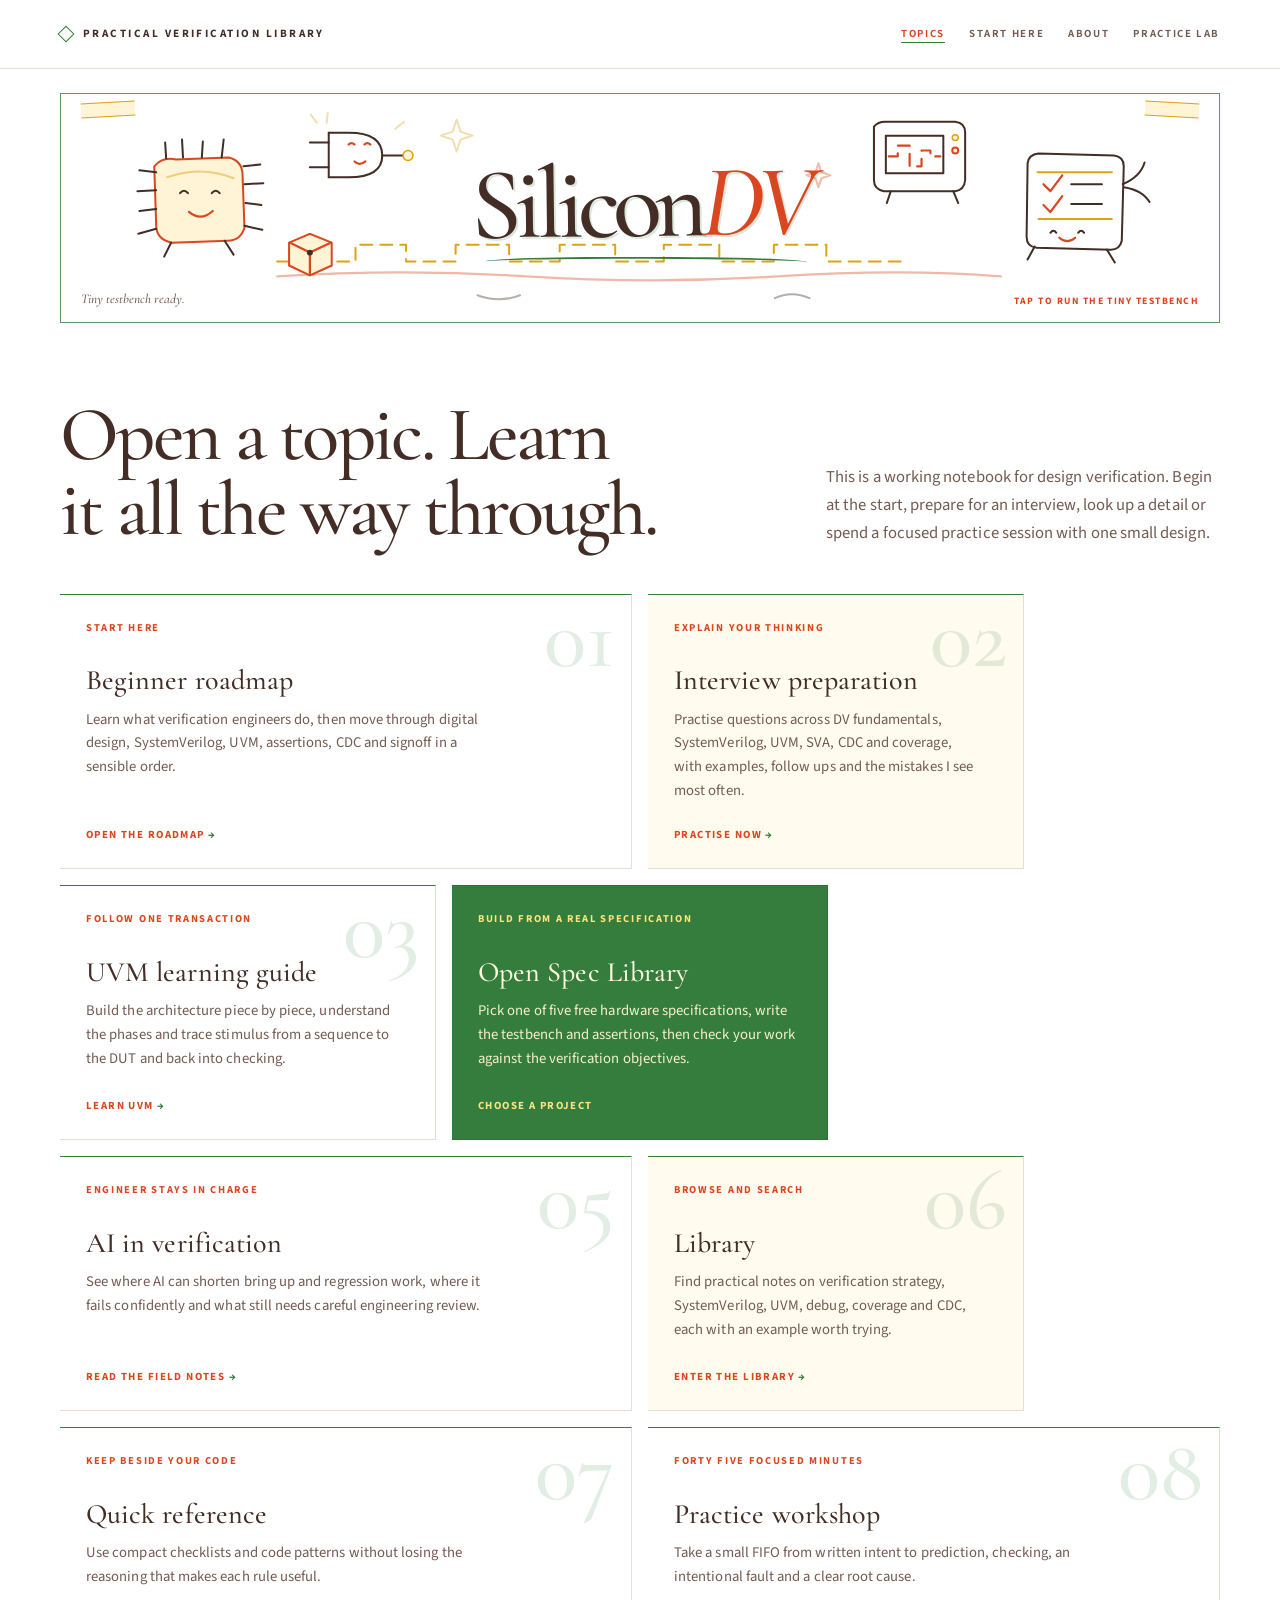
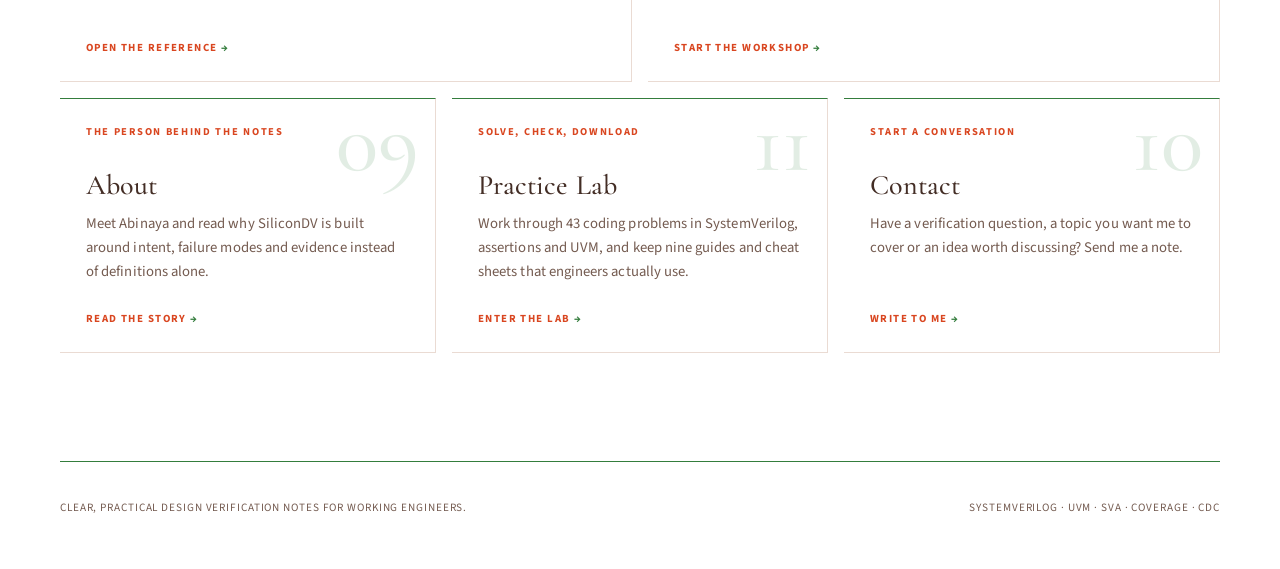
==== commit 5dcf0fc7: "Add Practice Lab section, debug triage, escapes and innovation articles" ====
--- a/index.html
+++ b/index.html
@@ -899,6 +899,10 @@
     .spec-table th:nth-child(2), .spec-table td:nth-child(2) { width: 24%; }
     .spec-table td { color: var(--muted); }
     .spec-table code { color: var(--ink); }
+    .spec-cite { margin: 0 0 42px; padding: 20px 22px; background: var(--accent-soft); border-top: 1px solid var(--marigold); }
+    .spec-cite strong { display: block; color: var(--accent-strong); font: 500 1.08rem var(--serif); }
+    .spec-cite p { margin: 7px 0 0; color: var(--muted); }
+    .spec-cite img { display: block; margin-top: 12px; }
     .spec-practice { margin-top: 28px; padding: 20px 22px; background: var(--accent-soft); border-top: 1px solid var(--marigold); }
     .spec-practice strong { color: var(--accent-strong); font: 500 1.08rem var(--serif); }
     .spec-practice p { margin: 7px 0 0; color: var(--muted); }
@@ -1055,6 +1059,7 @@
         <a href="#home" data-nav-page="home">Topics</a>
         <a href="#start" data-nav-page="start">Start here</a>
         <a href="#about" data-nav-page="about">About</a>
+        <a href="practice/">Practice Lab</a>
       </nav>
     </div>
   </header>
@@ -1136,6 +1141,14 @@
     <p>Get one short email a week with new guides and interview questions. <strong>Free forever, and everything here stays open.</strong></p>
     <div>
       <form class="newsletter-form" id="newsletter-top-form" action="https://formsubmit.co/abiamra98@gmail.com" method="POST" target="newsletter-top-response">
+        <input type="hidden" name="_autoresponse" value="Welcome to the SiliconDV weekly note.
+
+You will get one email a week: practical chip verification, what works in production and what fails, plus the occasional tool or guide I build for the community. No spam, ever. Unsubscribe anytime with one click.
+
+New here? Start with the guides: https://silicondv.com
+
+Glad you are here.
+Abinaya Senthil" />
         <input type="hidden" name="_subject" value="New SiliconDV newsletter signup" /><input type="hidden" name="_template" value="table" /><input type="hidden" name="_captcha" value="false" />
         <label for="newsletter-top-email" class="sr-only" style="position:absolute;width:1px;height:1px;overflow:hidden;clip:rect(0,0,0,0)">Email address</label>
         <input id="newsletter-top-email" name="email" type="email" autocomplete="email" placeholder="you@example.com" required />
@@ -1201,6 +1214,11 @@
           <p>Meet Abinaya and read why SiliconDV is built around intent, failure modes and evidence instead of definitions alone.</p>
           <span class="topic-card-action">Read the story</span>
         </a>
+        <a class="topic-card" href="practice/" style="--card-number:'11'">
+          <span class="topic-card-number">Solve, check, download</span><h2>Practice Lab</h2>
+          <p>Work through 43 coding problems in SystemVerilog, assertions and UVM, and keep nine guides and cheat sheets that engineers actually use.</p>
+          <span class="topic-card-action">Enter the lab</span>
+        </a>
         <a class="topic-card" href="#contact" style="--card-number:'10'">
           <span class="topic-card-number">Start a conversation</span><h2>Contact</h2>
           <p>Have a verification question, a topic you want me to cover or an idea worth discussing? Send me a note.</p>
@@ -1427,6 +1445,14 @@
           <p class="resource-takeaway"><strong>Keep:</strong> every hole should end with an owner and a reason, not merely a new test name.</p>
           <a href="#article-coverage">Run the triage</a>
         </article>
+        <article class="resource" data-topic="debug" data-search="debug triage first wrong cycle failure log waveform assertion divergence root cause">
+          <div class="resource-meta"><span>Debug</span><span>Triage method</span></div>
+          <h3>Find the first wrong cycle</h3>
+          <p>A failing log points at the last check that fired, not the first cycle that went wrong. Between the two, every signal is a consequence, and consequences make poor clues. This method sorts a failure by its earliest failing check, walks back to the first divergence, and names it in one sentence before any fix is attempted.</p>
+          <p class="resource-example"><strong>Try this:</strong> when three assertions fire in one run, ignore the loudest one. The failure with the smallest timestamp owns the investigation.</p>
+          <p class="resource-takeaway"><strong>Keep:</strong> debug from where it first broke quietly, not from where it broke loudly.</p>
+          <a href="#article-debug">Work through the method</a>
+        </article>
         <article class="resource" data-topic="debug" data-search="cdc clock domain crossing metastability synchronizer pulse fifo reconvergence">
           <div class="resource-meta"><span>CDC</span><span>Structures</span></div>
           <h3>Choose the crossing by information type</h3>
@@ -1434,6 +1460,22 @@
           <p class="resource-example"><strong>Try this:</strong> send a one cycle source pulse into a slower destination clock. If no destination edge sees the pulse, two flops cannot recover it. A toggle or handshake carries the event instead.</p>
           <p class="resource-takeaway"><strong>Keep:</strong> ask what information the destination must receive before choosing the circuit that crosses it.</p>
           <a href="#article-cdc">Compare crossings</a>
+        </article>
+        <article class="resource" data-topic="strategy" data-search="verification escapes bug silicon taxonomy spec stimulus checker waiver model triage root cause">
+          <div class="resource-meta"><span>Strategy</span><span>Escapes</span></div>
+          <h3>How bugs escape verification</h3>
+          <p>A bug that reaches silicon rarely slips past one person. It walks through a door: the specification, the stimulus, the checking, the waiver list, or the model. Sorting an escape by its door tells you what to fix. Fixing the wrong door feels productive and changes nothing.</p>
+          <p class="resource-example"><strong>Try this:</strong> take the last bug that surprised your team and name its door before anyone names a fix.</p>
+          <p class="resource-takeaway"><strong>Keep:</strong> an escape is a flow failure with a bug attached. Log the door, not just the bug.</p>
+          <a href="#article-escapes">Work through the five doors</a>
+        </article>
+        <article class="resource" data-topic="strategy" data-search="innovation dv technology ai formal verification emulation portable stimulus open source cocotb verilator chiplets ucie news">
+          <div class="resource-meta"><span>Strategy</span><span>Innovation</span></div>
+          <h3>Six technologies changing verification</h3>
+          <p>AI assistants, formal for everyone, emulation, portable stimulus, open source tools, and chiplets. The DV toolbox is being rebuilt. Here is what each one actually does, explained simply, and what it changes for the engineer who uses it.</p>
+          <p class="resource-example"><strong>Try this:</strong> pick one technology your team does not use yet and name the first small problem you would point it at.</p>
+          <p class="resource-takeaway"><strong>Keep:</strong> innovate where it removes clerical work, and keep your judgement for everything else.</p>
+          <a href="#article-innovation">Read the six technologies</a>
         </article>
       </div>
       <p class="empty" id="empty-state" hidden>No notes match that search. Try a shorter concept such as “reset”, “UVM” or “coverage”.</p>
@@ -1733,6 +1775,12 @@
         <div><p>This library started with a question from a professor after my guest lecture: where do students get specifications they can actually practise on? That question stayed with me. We tell people to build testbenches, but we rarely give them a clear design contract to work from.</p><p>I wrote these five starter specifications so you can treat the document as the only source of truth, make your assumptions visible and build the evidence yourself.</p></div>
       </div>
 
+      <div class="spec-cite" aria-label="How to cite the Open Spec Library">
+        <strong>Cite this library</strong>
+        <p>Senthil, A. (2026). Open Spec Library: Verification Specifications for Common Design Blocks (Version 1.0.0). Zenodo. <a href="https://doi.org/10.5281/zenodo.23328817" target="_blank" rel="noopener noreferrer">https://doi.org/10.5281/zenodo.23328817</a></p>
+        <a href="https://doi.org/10.5281/zenodo.23328817" target="_blank" rel="noopener noreferrer"><img src="https://zenodo.org/badge/DOI/10.5281/zenodo.23328817.svg" alt="DOI badge for the Open Spec Library"></a>
+      </div>
+
       <div class="spec-how" aria-label="How to use the Open Spec Library">
         <div><b>01</b><strong>Pick one spec</strong><p>Start with a block whose state you can still predict by hand.</p></div>
         <div><b>02</b><strong>Write the bench</strong><p>Create stimulus, monitors and an independent reference model in SystemVerilog.</p></div>
@@ -1909,6 +1957,20 @@
             <ul><li><strong>Stimulus hole:</strong> a legal scenario was never accepted. Adjust constraints or write a focused sequence.</li><li><strong>Observability hole:</strong> the scenario happened but the monitor or covergroup missed it.</li><li><strong>Model hole:</strong> the bin does not represent a real requirement. Repair the model.</li><li><strong>Unreachable hole:</strong> prove the condition cannot occur, then document the exclusion.</li><li><strong>Design hole:</strong> intended behavior cannot be reached because the RTL is wrong.</li><li><strong>Review question:</strong> would hitting this bin add evidence, or only improve the percentage?</li></ul>
           </div>
         </article>
+        <article class="article" id="article-debug">
+          <header class="article-heading"><strong>Debug triage: find the first wrong cycle</strong><span>DEBUG</span></header>
+          <div class="article-body">
+            <div class="reference-copy">
+              <p>When a test fails, the log points at the last check that fired. By then the design may have been wrong for hundreds of cycles. Everything after the first wrong cycle is a consequence, and consequences make poor clues, because they show the damage the original divergence caused rather than the divergence itself.</p>
+              <h4>A worked example</h4>
+              <p>Suppose a scoreboard reports wrong data at cycle 940 and two assertions fire at cycles 955 and 990. The instinct is to open the waveform at cycle 940. Instead, take the earliest failing check and walk backwards from it. Imagine the trace shows the grant still high at cycle 812, one cycle after the request dropped. The divergence sentence is: the grant stayed high one cycle after the request dropped. Everything at 940, 955 and 990 follows from that one extra cycle of grant. One sentence, one place to look, instead of three symptoms competing for attention.</p>
+              <h4>Where assistance helps and where it does not</h4>
+              <p>Tools, including AI assistants, are good at the clerical half of triage: clustering failures by the first check that fired, summarising long logs, and listing which tests share an earliest timestamp. They are not good at the judgement half: deciding which divergence came first in causal terms, or whether the checker or the design moved. Keep the clustering mechanical and the cause human.</p>
+              <p class="key-takeaway"><strong>Key takeaway:</strong> name the first divergence in one plain sentence before touching the fix. If the sentence cannot be written, the failure is not yet understood.</p>
+            </div>
+            <ol><li><strong>Sort by earliest failure:</strong> list every failing check in the run with its first timestamp. The smallest timestamp owns the investigation.</li><li><strong>Walk backwards:</strong> from that cycle, find the first cycle where the design and your expectation disagree. Not where the checker noticed. Where it actually diverged.</li><li><strong>Name it in one sentence:</strong> write the divergence as a single factual sentence about signals and cycles, with no theory inside it.</li><li><strong>Form one cause:</strong> propose a single explanation that would produce exactly that divergence, and say what else it predicts.</li><li><strong>Test with the smallest rerun:</strong> change one thing, rerun the smallest test that shows the failure, and watch whether the first wrong cycle moves, disappears or stays.</li><li><strong>Suspect the checker too:</strong> if the divergence sentence describes behaviour the specification allows, the bug may be in the expectation, not the design. Read the spec before editing either.</li><li><strong>Record the sentence:</strong> put the divergence sentence in the bug report or closure note. It is the shortest honest summary of the failure, and the next engineer will thank you for it.</li></ol>
+          </div>
+        </article>
         <article class="article" id="article-cdc">
           <header class="article-heading"><strong>CDC structure chooser</strong><span>CDC</span></header>
           <div class="article-body">
@@ -1919,6 +1981,61 @@
               <p class="key-takeaway"><strong>Key takeaway:</strong> metastability, event loss, incoherent data and reconvergence are related but different failure modes.</p>
             </div>
             <ul><li><strong>Stable single bit level:</strong> use a multi flip flop synchronizer and verify the source stays stable long enough.</li><li><strong>Brief event:</strong> stretch, toggle or handshake so the destination cannot miss it.</li><li><strong>Multi bit control:</strong> preserve relationships between bits and analyze reconvergence.</li><li><strong>Ordered payload:</strong> use a handshake or asynchronous FIFO with control synchronized separately.</li><li><strong>Reset crossing:</strong> asynchronous assertion may be required, but deassertion must be controlled in each domain.</li><li><strong>Verification check:</strong> vary clock ratio and phase, then check for loss, duplication and reordering.</li></ul>
+          </div>
+        </article>
+        <article class="article" id="article-escapes">
+          <header class="article-heading"><strong>How bugs escape verification</strong><span>STRATEGY</span></header>
+          <div class="article-body">
+            <div class="reference-copy">
+              <p>Every team that tapes out has a story about the bug that reached silicon. I am never that interested in the bug. I am interested in the door it walked through. A bug that survives to silicon has usually had several chances to be caught, and those chances belong to different parts of the flow: the specification, the stimulus, the checking, the triage, and the model. When I look at an escape, I sort it into one of five doors before I look at the fix, because each door has a different fix, and fixing the wrong door feels productive while changing nothing.</p>
+              <h4>Door one: the spec never said it</h4>
+              <p>The requirement was missing, ambiguous, or read in two different ways by two teams, each of them faithfully. Suppose a register description says a status bit is cleared on reset. The design team reads reset as the power on reset. The verification team reads it as any reset, including the warm reset the software team uses every day. Both implementations agree with the sentence. The bug is in the sentence.</p>
+              <p>The smell is agreement everywhere except at the system level: the block is right, the test is right, and the chip still misbehaves. The countermeasure is to read the specification as an adversary. Every sentence that two engineers can read two ways becomes a written question to the architect, asked before the testplan is agreed, not after the failure.</p>
+              <h4>Door two: the stimulus never went there</h4>
+              <p>The design was exercised hard, just never in the one state where the bug lives. Random testing is good at common behaviour and poor at coincidences. Suppose a FIFO misbehaves only when a push and a pop arrive in the same cycle while it holds exactly one entry. Each condition alone is ordinary. Together they are rare, and a single constraint written to keep tests simple, one that quietly forbids simultaneous push and pop, removes the combination from the space entirely.</p>
+              <p>The smell is coverage that looks complete at the level of single bins while the crosses between bins were never a target. The countermeasure is to name the corners before trusting the random: write the directed test, or the covergroup cross, for every combination the design team mentions with the words that can never happen. Then read every constraint and ask what legal behaviour it forbids, and whether you truly want it forbidden.</p>
+              <h4>Door three: the check never looked</h4>
+              <p>The stimulus reached the bug, the design produced the wrong answer, and nothing complained. The scoreboard compared the data but not the order it arrived in. Or the assertion existed and passed every night because it was vacuous: its trigger never fired, so it checked nothing, politely, for months.</p>
+              <p>The smell is a test that cannot fail. The countermeasure is to prove that every important check can fail. Take a scratch copy of the design, break it on purpose, and watch the check fire. An assertion that has never failed has never really been tested, and a checker that has never caught anything is a decoration.</p>
+              <h4>Door four: the check fired and nobody listened</h4>
+              <p>This is the door nobody wants to own, because it is a process failure wearing a technical costume. The failure appeared in a regression, was labelled a known issue or blamed on the testbench, and was carried from one milestone to the next until it shipped. Nothing about the design hid it. The organisation filed it.</p>
+              <p>The smell is a waiver list that only grows, where entries have no owner and no date. The countermeasure is discipline, not tooling: every waived failure carries a name, a reason, and an expiry, and a waiver that survives two milestones is reviewed again as if it were a new bug, because by then it is one.</p>
+              <h4>Door five: the environment lied</h4>
+              <p>The reference model shared the design team's misunderstanding, so the design and the model were wrong in the same way and every comparison passed. Or the testbench treated the hardware more kindly than silicon will: resets released too cleanly, unknown values resolved optimistically, a clock crossing exercised only at a friendly ratio.</p>
+              <p>The smell is perfect agreement, early, between a model and a design that were both written from the same reading of the same document. The countermeasure is independence. Build the model from the specification text, not from the RTL and not from the designer's slides, and treat a long run of perfect agreement at the start of a project as a warning rather than a comfort. Models earn trust by disagreeing sometimes and being right.</p>
+              <h4>Keep an escape log</h4>
+              <p>When a bug escapes, write down the door, not only the bug. Across one project the log starts to show a pattern, and the pattern is almost never that we need more tests. It is one door, opened again and again by the same habit. Fix that habit and the next project starts stronger than the last one did.</p>
+              <p class="key-takeaway"><strong>Key takeaway:</strong> an escape is a flow failure with a bug attached. Every escape should leave two things behind: a regression test that would have caught it, and one line on the checklist the team actually reads.</p>
+            </div>
+          </div>
+        </article>
+        <article class="article" id="article-innovation">
+          <header class="article-heading"><strong>Innovation in DV: six technologies changing how chips get verified</strong><span>INNOVATION</span></header>
+          <div class="article-body">
+            <div class="reference-copy">
+              <p>Chips keep getting bigger and schedules do not. So the interesting question in verification is no longer who can write the most tests. It is which new methods actually hold up on real projects. These are the six technologies I see changing daily DV work, explained the simple way I would explain them to a colleague who asked me what is new.</p>
+              <h4>1. AI assistants in the testbench</h4>
+              <p>The simple version: a language model reads your code, your specification, and your logs, and drafts the clerical parts of the job. A first version of a driver. An assertion for a behaviour you describe in words. A summary of a failure log that runs to thousands of lines. Machine learning also works quietly inside regressions, learning which tests have historically caught bugs and running those first.</p>
+              <p>What it changes: the sorting and drafting get faster, the judgement does not move. The model does not know your design intent, and it will hand you a confident wrong answer if you let it. The engineers getting real value treat it as a fast junior colleague whose work always gets reviewed.</p>
+              <h4>2. Formal verification for everyone</h4>
+              <p>The simple version: instead of writing tests and hoping one of them reaches the bug, you state a rule, this FIFO never overflows, and a solver proves the rule for every possible input, or hands you the one sequence that breaks it.</p>
+              <p>What it changes: formal used to belong to specialists. Packaged formal apps now check the common problems, clock crossings, register behaviour, connectivity, stuck states, with far less setup, so ordinary block teams run them as routine. Formal proves small control heavy blocks and rare corners that random testing reaches slowly. It complements simulation. It does not replace it.</p>
+              <h4>3. Emulation: running the chip before it exists</h4>
+              <p>The simple version: the design is mapped onto special hardware and run there, fast enough to boot software and execute real workloads long before tapeout, work that would take a simulator an unreasonable time.</p>
+              <p>What it changes: the bugs that only appear after millions of cycles become findable: firmware interacting with hardware, long packet streams, power state sequences. In most companies emulation time is a shared and scarce resource, so teams plan it the way they plan anything precious, and the planning itself improves the tests.</p>
+              <h4>4. Portable stimulus: write the scenario once</h4>
+              <p>The simple version: a standard from Accellera lets you describe what a test should achieve at a high level, as a scenario, and then generate the real test for simulation, for emulation, or for silicon from that one description.</p>
+              <p>What it changes: today the same scenario is rewritten at block level, again at chip level, and again on silicon, and the three versions quietly drift apart. Portable stimulus carries the intent across all three, so system level coverage connects back to the block level work instead of starting over.</p>
+              <h4>5. Open source tools grew up</h4>
+              <p>The simple version: Verilator compiles a design into a fast software model. cocotb lets you write a testbench in Python. Both are free, both are used on real projects, and both are good enough that the licence budget is no longer the gate it was.</p>
+              <p>What it changes: students and small teams can build a serious flow from nothing, and large teams use these tools for fast checks and experiments outside the main flow. It is also how a generation of engineers is learning verification in public, sharing testbenches the way software engineers share code.</p>
+              <h4>6. Chiplets changed the unit of verification</h4>
+              <p>The simple version: instead of one large die, companies now combine several smaller dies, called chiplets, in a single package, connected by standard links such as UCIe.</p>
+              <p>What it changes: verification must now prove that dies from different teams, sometimes different companies, behave together: the interconnect, the power behaviour, and the error handling when one die misbehaves. The block level skills stay exactly the same. The system level questions multiply.</p>
+              <h4>The pattern underneath</h4>
+              <p>Look at the six together and one pattern shows. Verification is moving from writing more tests to aiming the tests better. Formal aims by proof. AI aims by sorting and drafting. Emulation runs the long scenarios simulation cannot. Portable stimulus carries the aim from one stage to the next. The tools keep changing. The judgement about what to aim at stays yours.</p>
+              <p class="key-takeaway"><strong>Key takeaway:</strong> innovation in DV is not one tool. It is a shift: prove what you can prove, automate the clerical work, run the long scenarios on hardware, and spend your own hours on the judgement calls none of these tools can make.</p>
+            </div>
           </div>
         </article>
       </div>
@@ -2019,6 +2136,14 @@
       <div class="newsletter-copy"><h2 id="newsletter-inline-title">Want the next guide in your inbox?</h2><p>Like this? I send one short email a week with new guides, interview questions and specs to practise on. <span class="newsletter-free">Everything on SiliconDV stays free to read with or without signing up.</span> The email simply makes sure you do not miss what is new.</p></div>
       <div>
         <form class="newsletter-form" id="newsletter-inline-form" action="https://formsubmit.co/abiamra98@gmail.com" method="POST" target="newsletter-inline-response">
+        <input type="hidden" name="_autoresponse" value="Welcome to the SiliconDV weekly note.
+
+You will get one email a week: practical chip verification, what works in production and what fails, plus the occasional tool or guide I build for the community. No spam, ever. Unsubscribe anytime with one click.
+
+New here? Start with the guides: https://silicondv.com
+
+Glad you are here.
+Abinaya Senthil" />
           <input type="hidden" name="_subject" value="New SiliconDV newsletter signup" /><input type="hidden" name="_template" value="table" /><input type="hidden" name="_captcha" value="false" />
           <label for="newsletter-inline-email" class="sr-only" style="position:absolute;width:1px;height:1px;overflow:hidden;clip:rect(0,0,0,0)">Email address</label>
           <input id="newsletter-inline-email" name="email" type="email" autocomplete="email" placeholder="you@example.com" required />
@@ -2036,6 +2161,14 @@
     <h2 id="newsletter-slide-title">Like this guide?</h2>
     <p>I send one short email a week with new guides, interview questions and specs to practise on. Everything here stays free. The email just helps you catch the new stuff.</p>
     <form class="newsletter-form" id="newsletter-slide-form" action="https://formsubmit.co/abiamra98@gmail.com" method="POST" target="newsletter-slide-response">
+        <input type="hidden" name="_autoresponse" value="Welcome to the SiliconDV weekly note.
+
+You will get one email a week: practical chip verification, what works in production and what fails, plus the occasional tool or guide I build for the community. No spam, ever. Unsubscribe anytime with one click.
+
+New here? Start with the guides: https://silicondv.com
+
+Glad you are here.
+Abinaya Senthil" />
       <input type="hidden" name="_subject" value="New SiliconDV newsletter signup" /><input type="hidden" name="_template" value="table" /><input type="hidden" name="_captcha" value="false" />
       <label for="newsletter-slide-email" class="sr-only" style="position:absolute;width:1px;height:1px;overflow:hidden;clip:rect(0,0,0,0)">Email address</label>
       <input id="newsletter-slide-email" name="email" type="email" autocomplete="email" placeholder="you@example.com" required />
